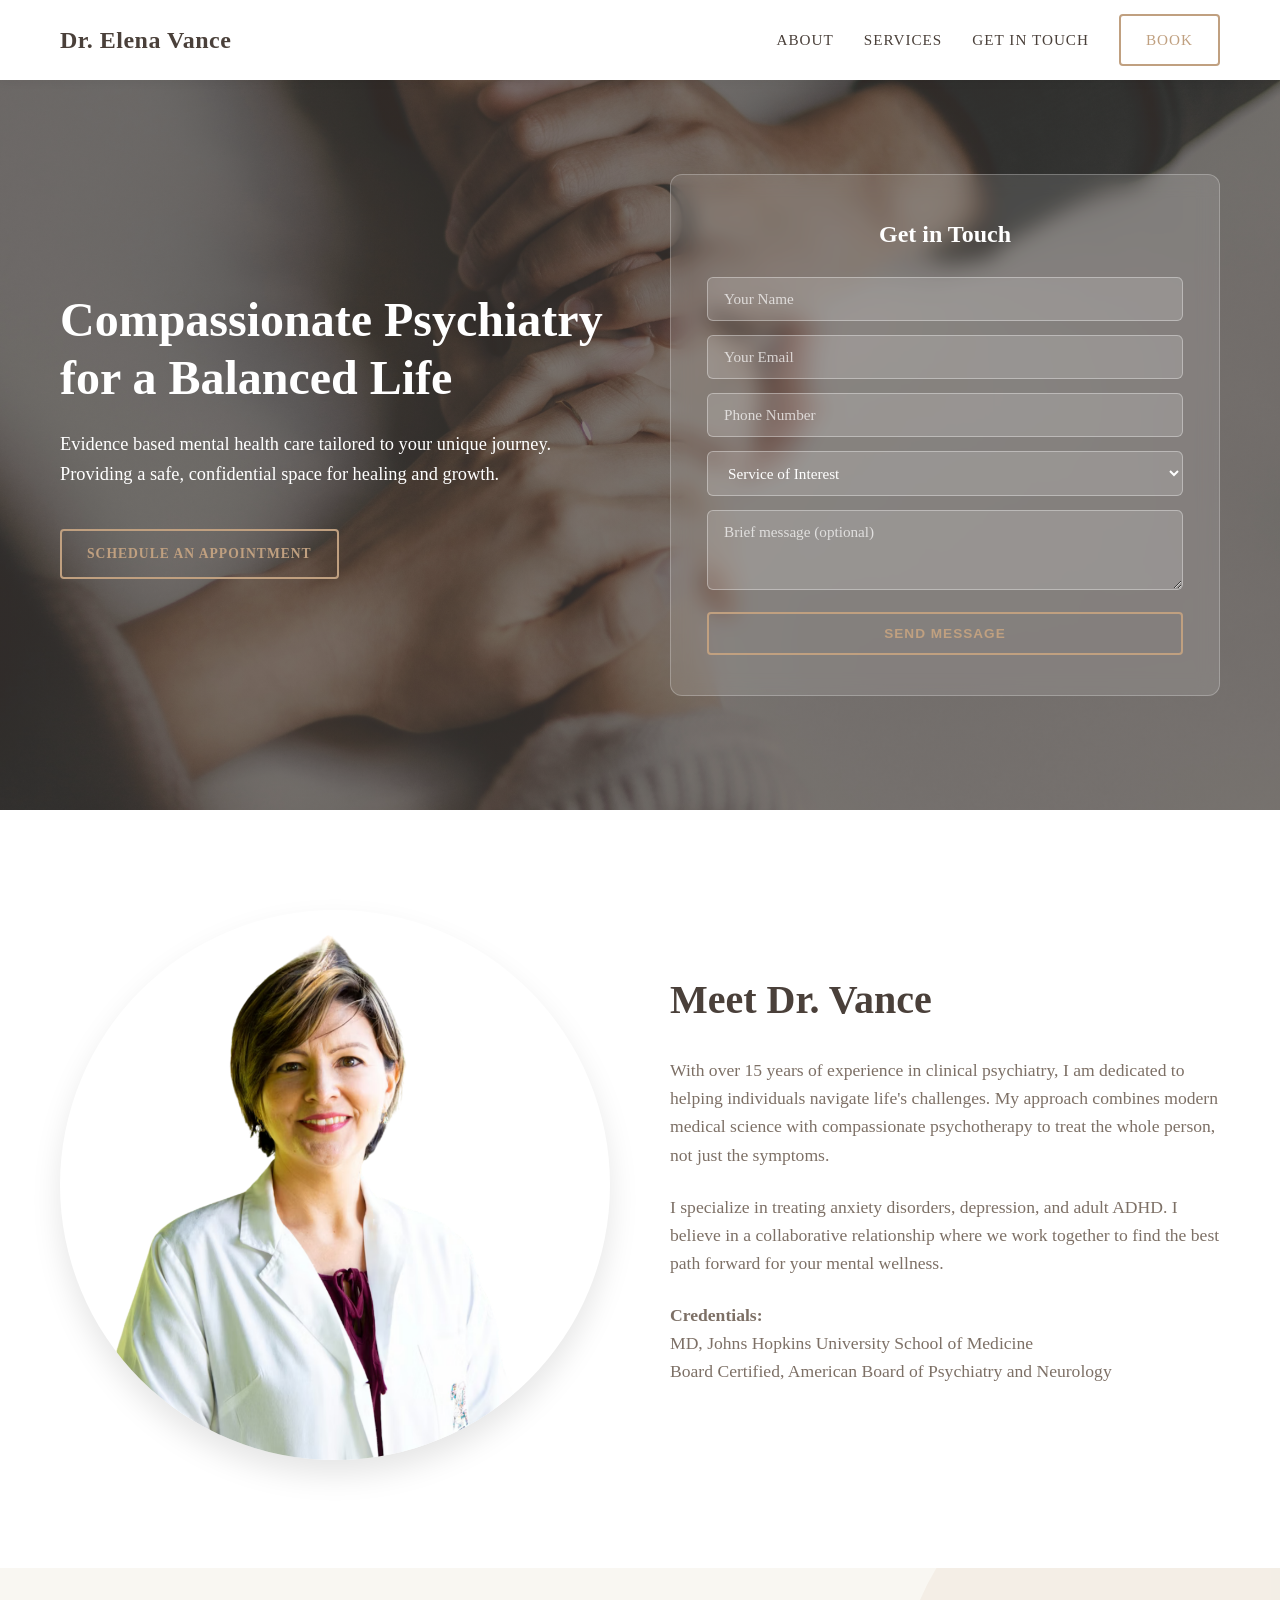
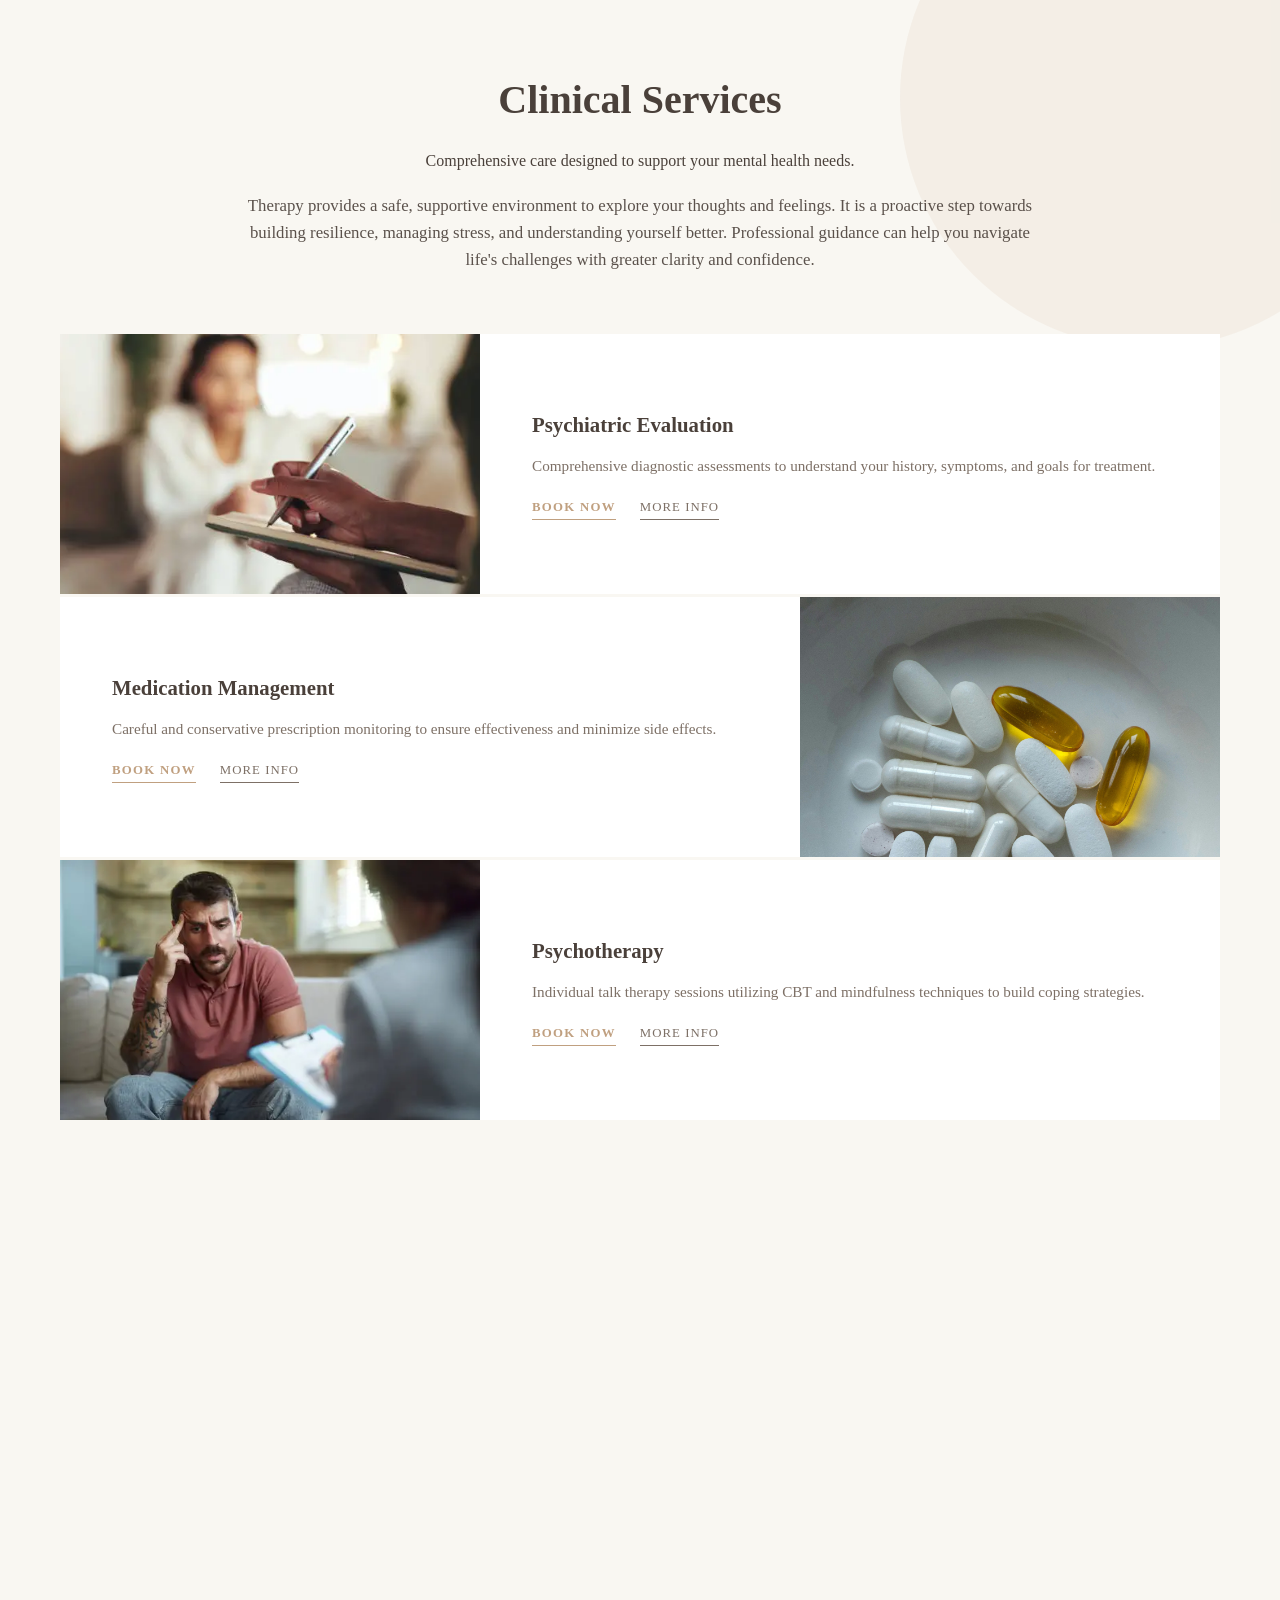
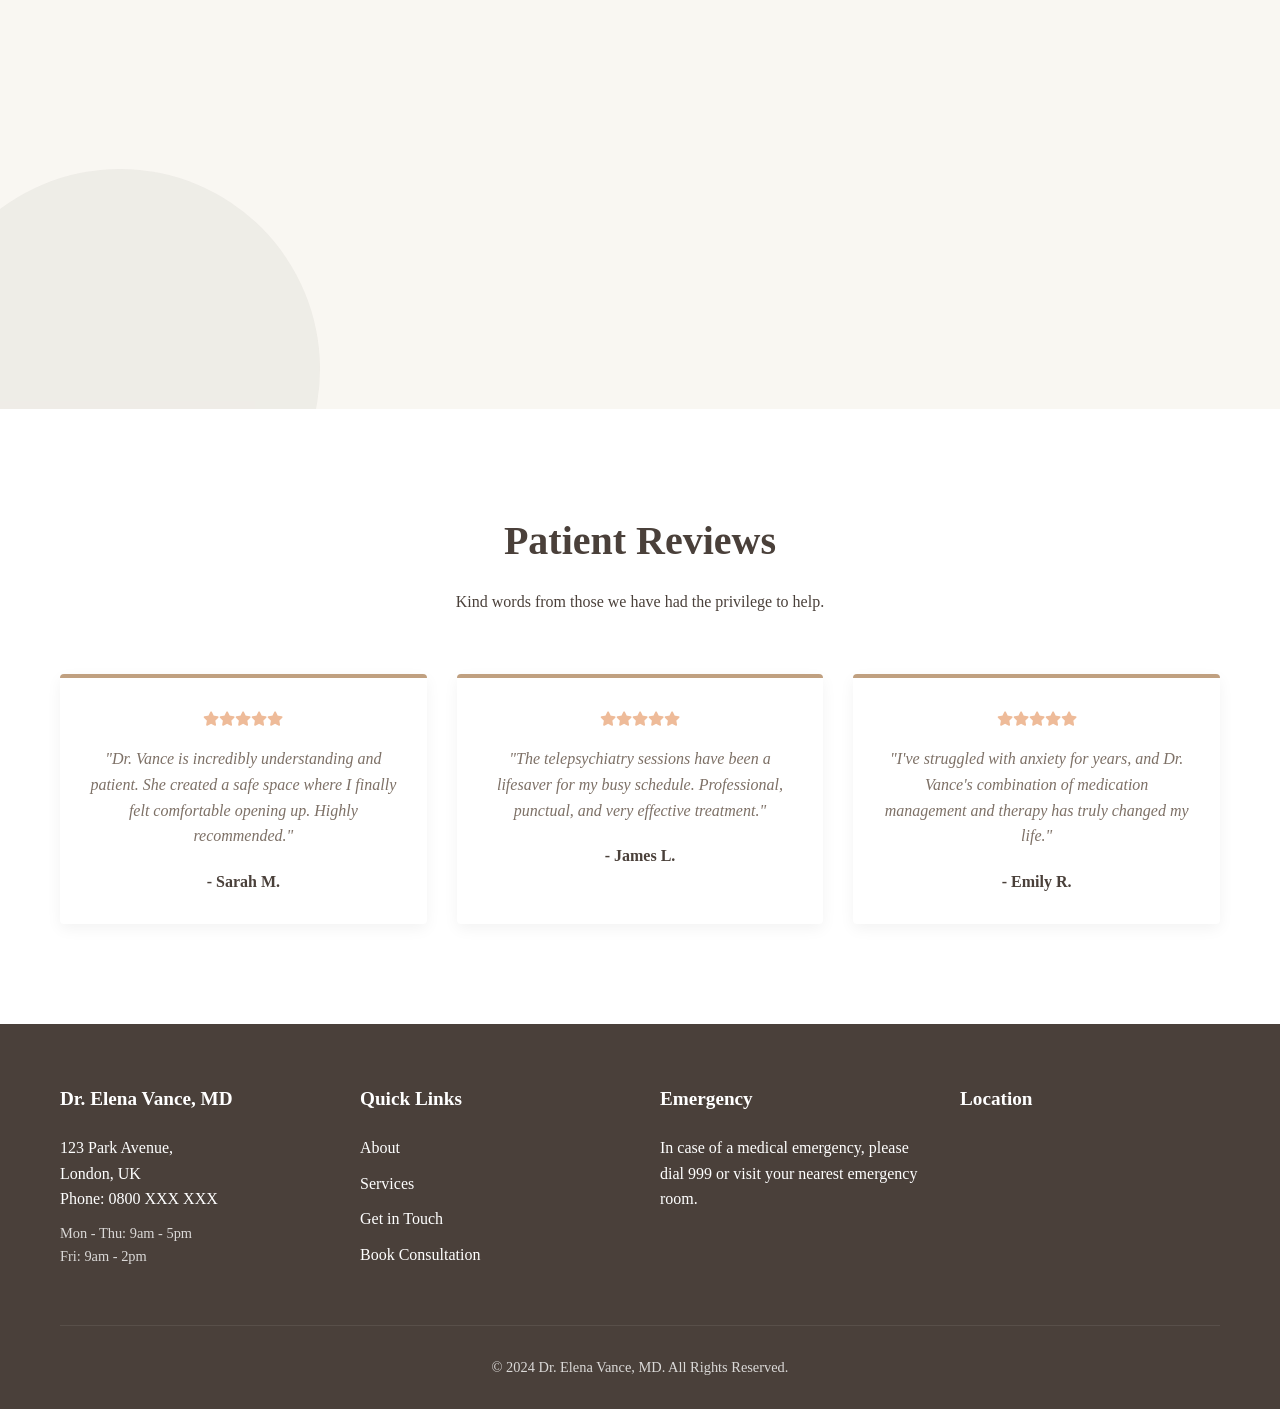
==== index.html @ e2af8dc8 "Initial commit — Dr. Elena Vance psychiatrist website" ====
<!DOCTYPE html>
<html lang="en">
<head>
    <meta charset="UTF-8">
    <meta name="viewport" content="width=device-width, initial-scale=1.0">
    <title>Dr. Elena Vance | Psychiatrist & Psychotherapist</title>
    <link rel="stylesheet" href="styles.css">
</head>
<body>

    <header>
        <div class="container">
            <nav>
                <div class="logo"><a href="index.html">Dr. Elena Vance</a></div>
                <ul class="nav-links">
                    <li><a href="about.html">About</a></li>
                    <li><a href="services.html">Services</a></li>
                    <li><a href="contact.html">Get in Touch</a></li>
                    <li><a href="book.html" class="btn-primary">Book</a></li>
                </ul>
                <div class="burger">
                    <div class="line1"></div>
                    <div class="line2"></div>
                    <div class="line3"></div>
                </div>
            </nav>
        </div>
    </header>

    <section class="hero">
        <div class="container hero-split">
            <div class="hero-text">
                <h1>Compassionate Psychiatry for a Balanced Life</h1>
                <p>Evidence based mental health care tailored to your unique journey. Providing a safe, confidential space for healing and growth.</p>
                <a href="contact.html" class="btn-primary">Schedule an Appointment</a>
            </div>
            <div class="hero-form-wrapper">
                <h3>Get in Touch</h3>
                <form class="hero-contact-form" action="#" method="POST">
                    <div class="form-group">
                        <input type="text" name="name" placeholder="Your Name" required>
                    </div>
                    <div class="form-group">
                        <input type="email" name="email" placeholder="Your Email" required>
                    </div>
                    <div class="form-group">
                        <input type="tel" name="phone" placeholder="Phone Number">
                    </div>
                    <div class="form-group">
                        <select name="service">
                            <option value="" disabled selected>Service of Interest</option>
                            <option value="evaluation">Psychiatric Evaluation</option>
                            <option value="medication">Medication Management</option>
                            <option value="therapy">Psychotherapy</option>
                            <option value="telepsychiatry">Telepsychiatry</option>
                            <option value="couples">Couples Counseling</option>
                            <option value="group">Group Therapy</option>
                        </select>
                    </div>
                    <div class="form-group">
                        <textarea name="message" placeholder="Brief message (optional)" rows="3"></textarea>
                    </div>
                    <button type="submit" class="btn-primary btn-full">Send Message</button>
                </form>
            </div>
        </div>
    </section>

    <section id="about" class="section">
        <div class="container">
            <div class="about-grid">
                <div class="about-image">
                    <img src="images/dc-vance-headshot.jpg" alt="Dr. Elena Vance">
                </div>
                <div class="about-text">
                    <h2>Meet Dr. Vance</h2>
                    <p>With over 15 years of experience in clinical psychiatry, I am dedicated to helping individuals navigate life's challenges. My approach combines modern medical science with compassionate psychotherapy to treat the whole person, not just the symptoms.</p>
                    <p>I specialize in treating anxiety disorders, depression, and adult ADHD. I believe in a collaborative relationship where we work together to find the best path forward for your mental wellness.</p>
                    <p><strong>Credentials:</strong><br>
                    MD, Johns Hopkins University School of Medicine<br>
                    Board Certified, American Board of Psychiatry and Neurology</p>
                </div>
            </div>
        </div>
    </section>

    <section id="services" class="section bg-light">
        <div class="container">
            <div class="section-header">
                <h2>Clinical Services</h2>
                <p>Comprehensive care designed to support your mental health needs.</p>
                <p style="max-width: 800px; margin: 20px auto 0; font-size: 1.05rem; opacity: 0.9;">Therapy provides a safe, supportive environment to explore your thoughts and feelings. It is a proactive step towards building resilience, managing stress, and understanding yourself better. Professional guidance can help you navigate life's challenges with greater clarity and confidence.</p>
            </div>
            <div class="services-grid">
                <div class="service-card">
                    <img src="images/psychiartric-evaluation-service.webp" alt="Calm and professional office for psychiatric evaluation" class="service-image">
                    <div class="service-card-content">
                        <h3>Psychiatric Evaluation</h3>
                        <p>Comprehensive diagnostic assessments to understand your history, symptoms, and goals for treatment.</p>
                        <div class="service-card-links">
                            <a href="contact.html" class="btn-card">Book Now</a>
                            <a href="services.html#evaluation" class="btn-card-info">More Info</a>
                        </div>
                    </div>
                </div>
                <div class="service-card">
                    <img src="images/medication-management-service.jpg" alt="Abstract image representing health and science for medication management" class="service-image">
                    <div class="service-card-content">
                        <h3>Medication Management</h3>
                        <p>Careful and conservative prescription monitoring to ensure effectiveness and minimize side effects.</p>
                        <div class="service-card-links">
                            <a href="contact.html" class="btn-card">Book Now</a>
                            <a href="services.html#medication" class="btn-card-info">More Info</a>
                        </div>
                    </div>
                </div>
                <div class="service-card">
                    <img src="images/pyschotheorapy-service.webp" alt="Serene room setting for psychotherapy" class="service-image">
                    <div class="service-card-content">
                        <h3>Psychotherapy</h3>
                        <p>Individual talk therapy sessions utilizing CBT and mindfulness techniques to build coping strategies.</p>
                        <div class="service-card-links">
                            <a href="contact.html" class="btn-card">Book Now</a>
                            <a href="services.html#psychotherapy" class="btn-card-info">More Info</a>
                        </div>
                    </div>
                </div>
                <div class="service-card">
                    <img src="images/telepsychiatry-service.webp" alt="A person having a secure telepsychiatry session on a laptop" class="service-image">
                    <div class="service-card-content">
                        <h3>Telepsychiatry</h3>
                        <p>Secure, HIPAA-compliant video appointments available for patients residing within the state.</p>
                        <div class="service-card-links">
                            <a href="contact.html" class="btn-card">Book Now</a>
                            <a href="services.html#telepsychiatry" class="btn-card-info">More Info</a>
                        </div>
                    </div>
                </div>
                <div class="service-card">
                    <img src="images/couples-councilling-service.webp" alt="Two people's hands clasked, symbolizing connection in couples counseling" class="service-image">
                    <div class="service-card-content">
                        <h3>Couples Counseling</h3>
                        <p>Strengthening relationships through guided communication and conflict resolution strategies.</p>
                        <div class="service-card-links">
                            <a href="contact.html" class="btn-card">Book Now</a>
                            <a href="services.html#couples" class="btn-card-info">More Info</a>
                        </div>
                    </div>
                </div>
                <div class="service-card">
                    <img src="images/group-therapy-service.webp" alt="Chairs in a circle for a group therapy session" class="service-image">
                    <div class="service-card-content">
                        <h3>Group Therapy</h3>
                        <p>Supportive group sessions focused on shared experiences and collective healing.</p>
                        <div class="service-card-links">
                            <a href="contact.html" class="btn-card">Book Now</a>
                            <a href="services.html#group" class="btn-card-info">More Info</a>
                        </div>
                    </div>
                </div>
            </div>
        </div>
    </section>

    <section id="reviews" class="section">
        <div class="container">
            <div class="section-header">
                <h2>Patient Reviews</h2>
                <p>Kind words from those we have had the privilege to help.</p>
            </div>
            <div class="reviews-grid">
                <div class="review-card">
                    <div class="stars">
                        <i class="fas fa-star"></i><i class="fas fa-star"></i><i class="fas fa-star"></i><i class="fas fa-star"></i><i class="fas fa-star"></i>
                    </div>
                    <p>"Dr. Vance is incredibly understanding and patient. She created a safe space where I finally felt comfortable opening up. Highly recommended."</p>
                    <h4>- Sarah M.</h4>
                </div>
                <div class="review-card">
                    <div class="stars">
                        <i class="fas fa-star"></i><i class="fas fa-star"></i><i class="fas fa-star"></i><i class="fas fa-star"></i><i class="fas fa-star"></i>
                    </div>
                    <p>"The telepsychiatry sessions have been a lifesaver for my busy schedule. Professional, punctual, and very effective treatment."</p>
                    <h4>- James L.</h4>
                </div>
                <div class="review-card">
                    <div class="stars">
                        <i class="fas fa-star"></i><i class="fas fa-star"></i><i class="fas fa-star"></i><i class="fas fa-star"></i><i class="fas fa-star"></i>
                    </div>
                    <p>"I've struggled with anxiety for years, and Dr. Vance's combination of medication management and therapy has truly changed my life."</p>
                    <h4>- Emily R.</h4>
                </div>
            </div>
        </div>
    </section>

    <footer id="contact">
        <div class="container">
            <div class="footer-grid">
                <div class="footer-section">
                    <h4>Dr. Elena Vance, MD</h4>
                    <p>123 Park Avenue,<br>London, UK</p>
                    <p>Phone: 0800 XXX XXX</p>
                    <p style="margin-top: 10px; font-size: 0.9em; opacity: 0.8;">Mon - Thu: 9am - 5pm<br>Fri: 9am - 2pm</p>
                </div>
                <div class="footer-section">
                    <h4>Quick Links</h4>
                    <ul>
                        <li><a href="about.html">About</a></li>
                        <li><a href="services.html">Services</a></li>
                        <li><a href="contact.html">Get in Touch</a></li>
                        <li><a href="book.html">Book Consultation</a></li>
                    </ul>
                </div>
                <div class="footer-section">
                    <h4>Emergency</h4>
                    <p>In case of a medical emergency, please dial 999 or visit your nearest emergency room.</p>
                </div>
                <div class="footer-section">
                    <h4>Location</h4>
                    <div class="footer-map">
                        <iframe src="https://www.google.com/maps/embed?pb=!1m18!1m12!1m3!1d158858.47340002653!2d-0.24168120642536509!3d51.52855824164916!2m3!1f0!2f0!3f0!3m2!1i1024!2i768!4f13.1!3m3!1m2!1s0x47d8a00baf21de75%3A0x52963a5addd52a99!2sLondon%2C%20UK!5e0!3m2!1sen!2sus!4v1700000000000!5m2!1sen!2sus" width="100%" height="150" style="border:0; border-radius: 4px;" allowfullscreen="" loading="lazy" referrerpolicy="no-referrer-when-downgrade"></iframe>
                    </div>
                </div>
            </div>
            <div class="copyright">
                <p>&copy; 2024 Dr. Elena Vance, MD. All Rights Reserved.</p>
            </div>
        </div>
    </footer>
    <script src="main.js"></script>
</body>
</html>
---- styles.css ----
:root {
    --primary-color: #4a403a; /* Deep Warm Taupe */
    --secondary-color: #8c7b75;
    --accent-color: #c0a080; /* Pastel Warm Tan */
    --bg-light: #f9f7f2; /* Light Cream */
    --text-dark: #4a403a;
    --text-light: #7d7066;
    --white: #ffffff;
}

* {
    margin: 0;
    padding: 0;
    box-sizing: border-box;
}

body {
    font-family:'meriweather', serif;
    line-height: 1.6;
    color: var(--text-dark);
    background-color: var(--white);
    overflow-x: hidden;
}

h1, h2, h3, h4 {
    font-family:'Merriweather', serif;
    color: var(--primary-color);
    margin-bottom: 1rem;
}

a {
    text-decoration: none;
    color: inherit;
    transition: color 0.3s ease;
}

/* Header */
header {
    background-color: var(--white);
    box-shadow: 0 2px 10px rgba(0,0,0,0.05);
    position: fixed;
    width: 100%;
    top: 0;
    z-index: 1000;
}

.container {
    max-width: 1200px;
    margin: 0 auto;
    padding: 0 20px;
}

nav {
    display: flex;
    justify-content: space-between;
    align-items: center;
    height: 80px;
}

.logo {
    font-size: 1.5rem;
    font-weight: 700;
    color: var(--primary-color);
    letter-spacing: 0.5px;
}

.logo a {
    color: var(--primary-color);
}

.nav-links {
    display: flex;
    list-style: none;
    align-items: center;
}

.nav-links li {
    margin-left: 30px;
}

.nav-links a {
    font-weight: 400;
    font-size: 0.95rem;
    text-transform: uppercase;
    letter-spacing: 1px;
}

.nav-links a:hover {
    color: var(--accent-color);
}

.nav-links a.btn-primary:hover {
    color: var(--white);
}

.burger {
    display: none;
    cursor: pointer;
}

.burger div {
    width: 25px;
    height: 3px;
    background-color: var(--primary-color);
    margin: 5px;
    transition: all 0.3s ease;
}

.btn-primary {
    background-color: transparent;
    color: var(--accent-color);
    padding: 12px 25px;
    border-radius: 4px;
    text-transform: uppercase;
    font-size: 0.85rem;
    letter-spacing: 1px;
    font-weight: 700;
    border: 2px solid var(--accent-color);
    cursor: pointer;
    transition: all 0.3s ease;
    display: inline-block;
}

.btn-primary:hover {
    background-color: var(--accent-color);
    color: var(--white);
}


/* Hero Section */
.hero {
    min-height: 90vh;
    background: linear-gradient(rgba(74, 64, 58, 0.65), rgba(74, 64, 58, 0.65)), url('images/psychiatrist-hero.jpg');
    background-size: cover;
    background-position: center;
    display: flex;
    align-items: center;
    color: var(--white);
    margin-top: 0;
    padding: 140px 0 80px;
}

.hero-split {
    display: grid;
    grid-template-columns: 1fr 1fr;
    gap: 60px;
    align-items: center;
}

.hero-text {
    text-align: left;
}

.hero-text h1 {
    font-size: 3rem;
    color: var(--white);
    margin-bottom: 1.5rem;
    line-height: 1.2;
    opacity: 0;
    transform: translateY(30px);
    animation: heroFadeUp 0.8s ease forwards;
    animation-delay: 0.2s;
}

.hero-text p {
    font-size: 1.15rem;
    margin-bottom: 2.5rem;
    font-weight: 300;
    opacity: 0;
    transform: translateY(30px);
    animation: heroFadeUp 0.8s ease forwards;
    animation-delay: 0.5s;
}

.hero-text .btn-primary {
    opacity: 0;
    transform: translateY(30px);
    animation: heroFadeUp 0.8s ease forwards;
    animation-delay: 0.8s;
}

@keyframes heroFadeUp {
    to {
        opacity: 1;
        transform: translateY(0);
    }
}

/* Hero Contact Form */
.hero-form-wrapper {
    background: rgba(255, 255, 255, 0.12);
    backdrop-filter: blur(10px);
    border: 1px solid rgba(255, 255, 255, 0.25);
    border-radius: 12px;
    padding: 40px 36px;
}

.hero-form-wrapper h3 {
    color: var(--white);
    font-size: 1.5rem;
    margin-bottom: 24px;
    text-align: center;
}

.hero-contact-form .form-group {
    margin-bottom: 14px;
}

.hero-contact-form input,
.hero-contact-form select,
.hero-contact-form textarea {
    width: 100%;
    padding: 12px 16px;
    border: 1px solid rgba(255, 255, 255, 0.35);
    border-radius: 6px;
    background: rgba(255, 255, 255, 0.15);
    color: var(--white);
    font-size: 0.95rem;
    font-family: inherit;
    outline: none;
    transition: border-color 0.3s, background 0.3s;
    box-sizing: border-box;
}

.hero-contact-form input::placeholder,
.hero-contact-form textarea::placeholder {
    color: rgba(255, 255, 255, 0.7);
}

.hero-contact-form select option {
    color: var(--text-dark);
    background: var(--white);
}

.hero-contact-form input:focus,
.hero-contact-form select:focus,
.hero-contact-form textarea:focus {
    border-color: rgba(255, 255, 255, 0.8);
    background: rgba(255, 255, 255, 0.22);
}

.hero-contact-form textarea {
    resize: vertical;
}

.btn-full {
    width: 100%;
    text-align: center;
    display: block;
    margin-top: 4px;
}

/* About Section */
.section {
    padding: 100px 0;
}

.about-grid {
    display: grid;
    grid-template-columns: 1fr 1fr;
    gap: 60px;
    align-items: center;
}

.about-image img {
    width: 100%;
    aspect-ratio: 1 / 1;
    object-fit: cover;
    border-radius: 50%;
    box-shadow: 0 15px 30px rgba(0,0,0,0.1);
}

.about-text h2 {
    font-size: 2.5rem;
    margin-bottom: 1.5rem;
}

.about-text p {
    margin-bottom: 1.5rem;
    color: var(--text-light);
    font-size: 1.1rem;
}

/* Services Section */
.bg-light {
    background-color: var(--bg-light);
}

#services {
    position: relative;
    overflow: hidden;
}

#services::before {
    content: '';
    position: absolute;
    top: -120px;
    right: -120px;
    width: 500px;
    height: 500px;
    border-radius: 50%;
    background: rgba(192, 160, 128, 0.1);
    pointer-events: none;
}

#services::after {
    content: '';
    position: absolute;
    bottom: -160px;
    left: -80px;
    width: 400px;
    height: 400px;
    border-radius: 50%;
    background: rgba(74, 64, 58, 0.06);
    pointer-events: none;
}

#services .container {
    position: relative;
    z-index: 1;
}

.credentials {
    position: relative;
    overflow: hidden;
}

.credentials::before {
    content: '';
    position: absolute;
    top: -120px;
    right: -120px;
    width: 500px;
    height: 500px;
    border-radius: 50%;
    background: rgba(192, 160, 128, 0.1);
    pointer-events: none;
}

.credentials::after {
    content: '';
    position: absolute;
    bottom: -160px;
    left: -80px;
    width: 400px;
    height: 400px;
    border-radius: 50%;
    background: rgba(74, 64, 58, 0.06);
    pointer-events: none;
}

.credentials .container {
    position: relative;
    z-index: 1;
}

.specialisations {
    position: relative;
    overflow: hidden;
}

.specialisations::before {
    content: '';
    position: absolute;
    top: -120px;
    right: -120px;
    width: 500px;
    height: 500px;
    border-radius: 50%;
    background: rgba(192, 160, 128, 0.1);
    pointer-events: none;
}

.specialisations::after {
    content: '';
    position: absolute;
    bottom: -160px;
    left: -80px;
    width: 400px;
    height: 400px;
    border-radius: 50%;
    background: rgba(74, 64, 58, 0.06);
    pointer-events: none;
}

.specialisations .container {
    position: relative;
    z-index: 1;
}

.section-header {
    text-align: center;
    margin-bottom: 60px;
}

.section-header h2 {
    font-size: 2.5rem;
}

.services-grid {
    display: flex;
    flex-direction: column;
    gap: 3px;
}

.service-card {
    display: grid;
    grid-template-columns: 420px 1fr;
    overflow: hidden;
    height: 260px;
    transition: opacity 0.8s ease-out, transform 0.8s ease-out;
    opacity: 0;
    background: var(--white);
}

.service-card:nth-child(even) {
    grid-template-columns: 1fr 420px;
}

.service-card:nth-child(even) .service-image {
    order: 2;
}

.service-card:nth-child(even) .service-card-content {
    order: 1;
}

.service-card.reveal-from-left {
    transform: translateX(-50px);
}

.service-card.reveal-from-right {
    transform: translateX(50px);
}

.service-card.active {
    opacity: 1;
    transform: translateX(0);
}

.service-image {
    width: 100%;
    height: 100%;
    object-fit: cover;
    display: block;
    transition: transform 0.6s ease;
}

.service-card:hover .service-image {
    transform: scale(1.04);
}

.service-card-content {
    display: flex;
    flex-direction: column;
    justify-content: center;
    gap: 0;
    padding: 0 52px;
    height: 260px;
    box-sizing: border-box;
    background: var(--white);
    transition: background 0.3s ease;
}

.service-card:hover .service-card-content {
    background: var(--bg-light);
}

.service-card h3 {
    font-size: 1.3rem;
    color: var(--text-dark);
    margin-bottom: 12px;
}

.service-card p {
    color: var(--text-light);
    font-size: 0.95rem;
    line-height: 1.7;
    margin-bottom: 18px;
}

.service-card-links {
    display: flex;
    align-items: center;
    gap: 24px;
}

.btn-card {
    display: inline-block;
    font-size: 0.8rem;
    font-weight: 600;
    letter-spacing: 0.1em;
    text-transform: uppercase;
    color: var(--accent-color);
    text-decoration: none;
    border-bottom: 1px solid var(--accent-color);
    padding-bottom: 2px;
    transition: color 0.2s, border-bottom-color 0.2s;
    width: fit-content;
}

.btn-card:hover {
    color: var(--text-dark);
    border-bottom-color: var(--text-dark);
}

.btn-card-info {
    display: inline-block;
    font-size: 0.8rem;
    font-weight: 500;
    letter-spacing: 0.08em;
    text-transform: uppercase;
    color: var(--text-light);
    text-decoration: none;
    border-bottom: 1px solid var(--text-light);
    padding-bottom: 2px;
    transition: color 0.2s, border-bottom-color 0.2s;
}

.btn-card-info:hover {
    color: var(--text-dark);
    border-bottom-color: var(--text-dark);
}

/* Reviews Section */
.reviews-grid {
    display: grid;
    grid-template-columns: repeat(auto-fit, minmax(300px, 1fr));
    gap: 30px;
}

.review-card {
    background: var(--white);
    padding: 30px;
    border-radius: 4px;
    box-shadow: 0 5px 15px rgba(0,0,0,0.05);
    text-align: center;
    border-top: 4px solid var(--accent-color);
}

.stars {
    color: #eebb99; /* Soft pastel orange/gold */
    margin-bottom: 15px;
    font-size: 0.9rem;
}

.review-card p {
    font-style: italic;
    margin-bottom: 20px;
    color: var(--text-light);
}

.review-card h4 {
    margin-bottom: 0;
    font-size: 1rem;
}

/* Service Detail Page */
.service-detail-header {
    background: var(--primary-color);
    text-align: center;
    padding: 150px 0 80px 0;
    color: var(--white);
    position: relative;
    overflow: hidden;
}

.service-detail-header::before {
    content: '';
    position: absolute;
    top: -120px;
    right: -120px;
    width: 500px;
    height: 500px;
    border-radius: 50%;
    background: rgba(255,255,255,0.05);
}

.service-detail-header::after {
    content: '';
    position: absolute;
    bottom: -160px;
    left: -80px;
    width: 400px;
    height: 400px;
    border-radius: 50%;
    background: rgba(192, 160, 128, 0.15);
}

.service-detail-header .container {
    position: relative;
    z-index: 1;
}

.service-detail-header h1 {
    font-size: 3rem;
    color: var(--white);
}

.service-detail-item {
    padding: 100px 0;
}

.service-detail-item:nth-child(even) {
    background-color: var(--bg-light);
}

.service-detail-grid {
    display: grid;
    grid-template-columns: 1fr 1.2fr;
    gap: 80px;
    align-items: center;
    opacity: 0;
    transition: opacity 0.8s ease-out, transform 0.8s ease-out;
}

.service-detail-grid.reveal-from-left {
    transform: translateX(-50px);
}

.service-detail-grid.reveal-from-right {
    transform: translateX(50px);
}

.service-detail-grid.active {
    opacity: 1;
    transform: translateX(0);
}

.service-detail-item:nth-child(even) .service-detail-grid {
    grid-template-columns: 1.2fr 1fr;
}

.service-detail-image img {
    width: 100%;
    border-radius: 4px;
    box-shadow: 0 10px 25px rgba(0,0,0,0.08);
}

.service-detail-text h3 {
    font-size: 2.2rem;
    margin-bottom: 1.5rem;
}

.service-detail-text p {
    margin-bottom: 1.5rem;
    color: var(--text-light);
    font-size: 1.1rem;
}

.service-detail-text .btn-primary {
    margin-top: 1rem;
}

/* About Page */
.about-header {
    background: var(--primary-color);
    text-align: center;
    padding: 150px 0 80px 0;
    color: var(--white);
    position: relative;
    overflow: hidden;
}

.about-header::before {
    content: '';
    position: absolute;
    top: -120px;
    right: -120px;
    width: 500px;
    height: 500px;
    border-radius: 50%;
    background: rgba(255,255,255,0.05);
}

.about-header::after {
    content: '';
    position: absolute;
    bottom: -160px;
    left: -80px;
    width: 400px;
    height: 400px;
    border-radius: 50%;
    background: rgba(192, 160, 128, 0.15);
}

.about-header .container {
    position: relative;
    z-index: 1;
}

.about-header h1 {
    font-size: 3rem;
    color: var(--white);
}

.about-bio-grid {
    display: grid;
    grid-template-columns: 1fr 1.5fr;
    gap: 80px;
    align-items: center;
}

.about-bio-image img {
    width: 100%;
    aspect-ratio: 1;
    object-fit: cover;
    border-radius: 50%;
    box-shadow: 0 15px 40px rgba(0,0,0,0.1);
}

.about-bio-text h2 {
    font-size: 2.2rem;
    margin-bottom: 1.5rem;
}

.about-bio-text .lead {
    font-size: 1.2rem;
    color: var(--primary-color);
    font-weight: 500;
    margin-bottom: 1.5rem;
}

.about-bio-text p {
    color: var(--text-light);
    margin-bottom: 1.2rem;
    font-size: 1.05rem;
    line-height: 1.8;
}

/* Credentials */
.credentials-grid {
    display: grid;
    grid-template-columns: repeat(4, 1fr);
    gap: 30px;
}

.credential-card {
    background: var(--white);
    padding: 35px 25px;
    border-radius: 8px;
    text-align: center;
    box-shadow: 0 5px 20px rgba(0,0,0,0.05);
    transition: transform 0.3s ease;
}

.credential-card:hover {
    transform: translateY(-5px);
}

.credential-icon {
    width: 70px;
    height: 70px;
    background: var(--bg-light);
    border-radius: 50%;
    display: flex;
    align-items: center;
    justify-content: center;
    margin: 0 auto 20px;
}

.credential-icon i {
    font-size: 1.8rem;
    color: var(--accent-color);
}

.credential-card h3 {
    font-size: 1.1rem;
    margin-bottom: 10px;
}

.credential-institution {
    color: var(--accent-color);
    font-weight: 600;
    font-size: 0.9rem;
    margin-bottom: 8px;
}

.credential-detail {
    color: var(--text-light);
    font-size: 0.9rem;
    margin-bottom: 10px;
}

.credential-year {
    color: var(--text-light);
    font-size: 0.85rem;
    opacity: 0.8;
}

/* Timeline */
.timeline {
    position: relative;
    max-width: 800px;
    margin: 0 auto;
    padding-left: 40px;
}

.timeline::before {
    content: '';
    position: absolute;
    left: 0;
    top: 0;
    bottom: 0;
    width: 3px;
    background: var(--accent-color);
}

.timeline-item {
    position: relative;
    padding-bottom: 50px;
}

.timeline-item:last-child {
    padding-bottom: 0;
}

.timeline-marker {
    position: absolute;
    left: -47px;
    top: 5px;
    width: 16px;
    height: 16px;
    background: var(--accent-color);
    border-radius: 50%;
    border: 3px solid var(--white);
    box-shadow: 0 0 0 3px var(--accent-color);
}

.timeline-content {
    background: var(--bg-light);
    padding: 30px;
    border-radius: 8px;
}

.timeline-date {
    display: inline-block;
    background: var(--accent-color);
    color: var(--white);
    padding: 5px 15px;
    border-radius: 20px;
    font-size: 0.85rem;
    font-weight: 600;
    margin-bottom: 15px;
}

.timeline-content h3 {
    font-size: 1.3rem;
    margin-bottom: 5px;
}

.timeline-place {
    color: var(--accent-color);
    font-weight: 600;
    margin-bottom: 15px;
}

.timeline-content p:last-child {
    color: var(--text-light);
    margin-bottom: 0;
}

/* Specialisations */
.specialisations-grid {
    display: grid;
    grid-template-columns: repeat(4, 1fr);
    gap: 25px;
}

.specialisation-item {
    background: var(--white);
    padding: 30px 20px;
    border-radius: 8px;
    text-align: center;
    box-shadow: 0 5px 15px rgba(0,0,0,0.05);
    transition: all 0.3s ease;
}

.specialisation-item:hover {
    transform: translateY(-5px);
    box-shadow: 0 10px 25px rgba(0,0,0,0.1);
}

.specialisation-item i {
    font-size: 2rem;
    color: var(--accent-color);
    margin-bottom: 15px;
}

.specialisation-item h4 {
    font-size: 1rem;
    margin: 0;
}

/* Philosophy */
.philosophy-content {
    max-width: 800px;
    margin: 0 auto;
    text-align: center;
}

.philosophy-quote {
    margin-bottom: 20px;
}

.philosophy-quote i {
    font-size: 3rem;
    color: var(--accent-color);
    opacity: 0.5;
}

.philosophy-content blockquote {
    font-size: 1.4rem;
    font-style: italic;
    color: var(--text-dark);
    line-height: 1.8;
    margin-bottom: 20px;
}

.philosophy-author {
    color: var(--accent-color);
    font-weight: 600;
    font-size: 1.1rem;
}

/* Memberships */
.memberships {
    position: relative;
    overflow: hidden;
}

.memberships::before {
    content: '';
    position: absolute;
    top: -120px;
    right: -120px;
    width: 500px;
    height: 500px;
    border-radius: 50%;
    background: rgba(192, 160, 128, 0.1);
    pointer-events: none;
}

.memberships::after {
    content: '';
    position: absolute;
    bottom: -160px;
    left: -80px;
    width: 400px;
    height: 400px;
    border-radius: 50%;
    background: rgba(74, 64, 58, 0.06);
    pointer-events: none;
}

.memberships .container {
    position: relative;
    z-index: 1;
}

.memberships-grid {
    display: grid;
    grid-template-columns: repeat(4, 1fr);
    gap: 30px;
}

.membership-item {
    background: var(--white);
    padding: 30px;
    border-radius: 8px;
    text-align: center;
    box-shadow: 0 5px 15px rgba(0,0,0,0.05);
}

.membership-item i {
    font-size: 2.5rem;
    color: var(--accent-color);
    margin-bottom: 15px;
}

.membership-item p {
    color: var(--text-light);
    font-size: 0.95rem;
    margin: 0;
}

/* About CTA */
.about-cta {
    background: linear-gradient(rgba(74, 64, 58, 0.9), rgba(74, 64, 58, 0.9)), url('images/psychiatrist-hero.jpg');
    background-size: cover;
    background-position: center;
    text-align: center;
    color: var(--white);
}

.cta-content h2 {
    color: var(--white);
    font-size: 2.5rem;
    margin-bottom: 15px;
}

.cta-content p {
    font-size: 1.2rem;
    opacity: 0.9;
    margin-bottom: 30px;
}

/* Contact Page */
.contact-header {
    background: var(--primary-color);
    text-align: center;
    padding: 150px 0 80px 0;
    color: var(--white);
    position: relative;
    overflow: hidden;
}

.contact-header::before {
    content: '';
    position: absolute;
    top: -120px;
    right: -120px;
    width: 500px;
    height: 500px;
    border-radius: 50%;
    background: rgba(255,255,255,0.05);
}

.contact-header::after {
    content: '';
    position: absolute;
    bottom: -160px;
    left: -80px;
    width: 400px;
    height: 400px;
    border-radius: 50%;
    background: rgba(192, 160, 128, 0.15);
}

.contact-header .container {
    position: relative;
    z-index: 1;
}

.contact-header h1 {
    font-size: 3rem;
    color: var(--white);
}

.contact-grid {
    display: grid;
    grid-template-columns: 1.5fr 1fr;
    gap: 80px;
}

.contact-form-container h3 {
    font-size: 2.2rem;
    margin-bottom: 1rem;
}

.contact-form-container p {
    margin-bottom: 2rem;
    color: var(--text-light);
}

.contact-form .form-group {
    margin-bottom: 1.5rem;
}

.contact-form .form-row {
    display: grid;
    grid-template-columns: 1fr 1fr;
    gap: 20px;
}

.contact-form label {
    display: block;
    margin-bottom: 0.5rem;
    font-weight: 600;
    font-size: 0.9rem;
}

.contact-form label .required {
    color: #d9534f;
}

.contact-form input,
.contact-form textarea,
.contact-form select {
    width: 100%;
    padding: 14px;
    border: 1px solid #ddd;
    border-radius: 4px;
    font-family: inherit;
    font-size: 1rem;
    background-color: var(--white);
    transition: border-color 0.3s ease, box-shadow 0.3s ease;
}

.contact-form input::placeholder,
.contact-form textarea::placeholder {
    color: #aaa;
}

.contact-form input:focus,
.contact-form textarea:focus,
.contact-form select:focus {
    outline: none;
    border-color: var(--accent-color);
    box-shadow: 0 0 0 3px rgba(192, 160, 128, 0.15);
}

.contact-form select {
    cursor: pointer;
    appearance: none;
    background-image: url("data:image/svg+xml,%3Csvg xmlns='http://www.w3.org/2000/svg' width='12' height='12' viewBox='0 0 12 12'%3E%3Cpath fill='%234a403a' d='M6 8L1 3h10z'/%3E%3C/svg%3E");
    background-repeat: no-repeat;
    background-position: right 14px center;
    padding-right: 40px;
}

.contact-form .radio-group {
    display: flex;
    gap: 30px;
    margin-top: 0.5rem;
}

.contact-form .radio-label {
    display: flex;
    align-items: center;
    font-weight: 400;
    cursor: pointer;
}

.contact-form .radio-label input[type="radio"] {
    width: auto;
    margin-right: 8px;
    accent-color: var(--accent-color);
}

.contact-form .checkbox-group {
    margin-top: 0.5rem;
}

.contact-form .checkbox-label {
    display: flex;
    align-items: flex-start;
    font-weight: 400;
    cursor: pointer;
    line-height: 1.5;
}

.contact-form .checkbox-label input[type="checkbox"] {
    width: auto;
    margin-right: 10px;
    margin-top: 4px;
    accent-color: var(--accent-color);
}

.contact-form .checkbox-label a {
    color: var(--accent-color);
    text-decoration: underline;
}

.contact-form button {
    width: 100%;
    padding: 16px;
    font-size: 1rem;
    display: flex;
    align-items: center;
    justify-content: center;
    gap: 10px;
}

.contact-form button i {
    font-size: 0.9rem;
}

.contact-info-container {
    background-color: var(--bg-light);
    padding: 40px;
    border-radius: 4px;
}

.contact-info-container h3 {
    font-size: 1.8rem;
    margin-bottom: 2rem;
}

.contact-info-item {
    display: flex;
    align-items: flex-start;
    margin-bottom: 2rem;
}

.contact-info-item i {
    font-size: 1.5rem;
    color: var(--accent-color);
    margin-right: 20px;
    margin-top: 5px;
    width: 25px;
    text-align: center;
}

.contact-info-item h4 {
    font-size: 1.1rem;
    margin-bottom: 0.5rem;
    color: var(--primary-color);
}

.contact-info-item p {
    color: var(--text-light);
    line-height: 1.5;
}

.contact-info-item.emergency {
    background-color: #fff0f0;
    padding: 15px;
    border-radius: 4px;
    border-left: 4px solid #d9534f;
}

.contact-info-item.emergency i {
    color: #d9534f;
}

/* Booking Page */
.booking-header {
    background: var(--primary-color);
    text-align: center;
    padding: 150px 0 80px 0;
    color: var(--white);
    position: relative;
    overflow: hidden;
}

.booking-header::before {
    content: '';
    position: absolute;
    top: -120px;
    right: -120px;
    width: 500px;
    height: 500px;
    border-radius: 50%;
    background: rgba(255,255,255,0.05);
}

.booking-header::after {
    content: '';
    position: absolute;
    bottom: -160px;
    left: -80px;
    width: 400px;
    height: 400px;
    border-radius: 50%;
    background: rgba(192, 160, 128, 0.15);
}

.booking-header .container {
    position: relative;
    z-index: 1;
}

.booking-header h1 {
    font-size: 3rem;
    color: var(--white);
}

.booking-container {
    max-width: 900px;
    margin: 0 auto;
}

.booking-steps {
    display: flex;
    justify-content: center;
    margin-bottom: 50px;
    position: relative;
}

.booking-steps::before {
    content: '';
    position: absolute;
    top: 20px;
    left: 50%;
    transform: translateX(-50%);
    width: 60%;
    height: 2px;
    background: #ddd;
    z-index: 0;
}

.step {
    display: flex;
    flex-direction: column;
    align-items: center;
    position: relative;
    z-index: 1;
    padding: 0 30px;
}

.step-number {
    width: 40px;
    height: 40px;
    border-radius: 50%;
    background: #ddd;
    color: #999;
    display: flex;
    align-items: center;
    justify-content: center;
    font-weight: 700;
    margin-bottom: 10px;
    transition: all 0.3s ease;
}

.step.active .step-number {
    background: var(--accent-color);
    color: var(--white);
}

.step.completed .step-number {
    background: var(--primary-color);
    color: var(--white);
}

.step-label {
    font-size: 0.85rem;
    color: var(--text-light);
    white-space: nowrap;
}

.step.active .step-label {
    color: var(--primary-color);
    font-weight: 600;
}

.booking-step-content {
    background: var(--white);
    padding: 40px;
    border-radius: 8px;
    box-shadow: 0 5px 20px rgba(0,0,0,0.08);
}

.booking-step-content.hidden {
    display: none;
}

.booking-step-content h3 {
    text-align: center;
    margin-bottom: 30px;
    font-size: 1.5rem;
}

/* Service Options */
.service-options {
    display: flex;
    flex-direction: column;
    gap: 15px;
    margin-bottom: 30px;
}

.service-option {
    cursor: pointer;
}

.service-option input {
    display: none;
}

.service-option-content {
    border: 2px solid #eee;
    border-radius: 8px;
    padding: 20px;
    transition: all 0.3s ease;
}

.service-option:hover .service-option-content {
    border-color: var(--accent-color);
}

.service-option input:checked + .service-option-content {
    border-color: var(--accent-color);
    background-color: rgba(192, 160, 128, 0.05);
}

.service-option-header {
    display: flex;
    justify-content: space-between;
    align-items: center;
    margin-bottom: 8px;
}

.service-option-header h4 {
    margin: 0;
    font-size: 1.1rem;
}

.service-option-content .duration {
    color: var(--accent-color);
    font-size: 0.9rem;
    font-weight: 600;
}

.service-option-content p {
    margin: 0;
    color: var(--text-light);
    font-size: 0.95rem;
}

/* Calendar */
.datetime-grid {
    display: grid;
    grid-template-columns: 1fr 1fr;
    gap: 40px;
    margin-bottom: 30px;
}

.calendar-container {
    background: var(--bg-light);
    border-radius: 8px;
    padding: 20px;
}

.calendar-header {
    display: flex;
    justify-content: space-between;
    align-items: center;
    margin-bottom: 20px;
}

.calendar-header h4 {
    margin: 0;
    font-size: 1.1rem;
}

.calendar-nav {
    background: none;
    border: none;
    cursor: pointer;
    padding: 8px 12px;
    color: var(--primary-color);
    border-radius: 4px;
    transition: background 0.3s ease;
}

.calendar-nav:hover {
    background: rgba(0,0,0,0.05);
}

.calendar-weekdays {
    display: grid;
    grid-template-columns: repeat(7, 1fr);
    text-align: center;
    margin-bottom: 10px;
}

.calendar-weekdays span {
    font-size: 0.8rem;
    font-weight: 600;
    color: var(--text-light);
    padding: 5px;
}

.calendar-days {
    display: grid;
    grid-template-columns: repeat(7, 1fr);
    gap: 5px;
}

.calendar-day {
    aspect-ratio: 1;
    display: flex;
    align-items: center;
    justify-content: center;
    font-size: 0.9rem;
    border-radius: 50%;
    cursor: default;
    transition: all 0.2s ease;
}

.calendar-day.empty {
    visibility: hidden;
}

.calendar-day.past,
.calendar-day.weekend {
    color: #ccc;
}

.calendar-day.today {
    font-weight: 700;
    color: var(--accent-color);
}

.calendar-day.available {
    cursor: pointer;
}

.calendar-day.available:hover {
    background: rgba(192, 160, 128, 0.2);
}

.calendar-day.selected {
    background: var(--accent-color);
    color: var(--white);
    font-weight: 600;
}

/* Time Slots */
.timeslots-container h4 {
    margin-bottom: 20px;
    font-size: 1.1rem;
}

.no-date-selected {
    color: var(--text-light);
    text-align: center;
    padding: 40px 20px;
}

.timeslots-grid {
    display: grid;
    grid-template-columns: repeat(2, 1fr);
    gap: 10px;
}

.timeslot {
    padding: 12px 15px;
    border: 2px solid #eee;
    border-radius: 6px;
    background: var(--white);
    cursor: pointer;
    font-size: 0.95rem;
    font-family: inherit;
    transition: all 0.2s ease;
    position: relative;
}

.timeslot.available:hover {
    border-color: var(--accent-color);
}

.timeslot.selected {
    border-color: var(--accent-color);
    background: var(--accent-color);
    color: var(--white);
}

.timeslot.booked {
    background: #f5f5f5;
    color: #999;
    cursor: not-allowed;
    border-color: #eee;
}

.timeslot .booked-label {
    display: block;
    font-size: 0.7rem;
    text-transform: uppercase;
    margin-top: 2px;
    opacity: 0.7;
}

/* Booking Summary */
.booking-summary {
    background: var(--bg-light);
    padding: 20px;
    border-radius: 8px;
    margin-bottom: 30px;
}

.booking-summary h4 {
    margin-bottom: 15px;
    color: var(--primary-color);
}

.booking-summary h4 i {
    color: var(--accent-color);
    margin-right: 10px;
}

.booking-summary p {
    margin: 8px 0;
    color: var(--text-light);
}

/* Booking Form */
.booking-form .form-row {
    display: grid;
    grid-template-columns: 1fr 1fr;
    gap: 20px;
}

.booking-form .form-group {
    margin-bottom: 1.5rem;
}

.booking-form label {
    display: block;
    margin-bottom: 0.5rem;
    font-weight: 600;
    font-size: 0.9rem;
}

.booking-form label .required {
    color: #d9534f;
}

.booking-form input,
.booking-form textarea {
    width: 100%;
    padding: 12px;
    border: 1px solid #ddd;
    border-radius: 4px;
    font-family: inherit;
    font-size: 1rem;
    transition: border-color 0.3s ease, box-shadow 0.3s ease;
}

.booking-form input:focus,
.booking-form textarea:focus {
    outline: none;
    border-color: var(--accent-color);
    box-shadow: 0 0 0 3px rgba(192, 160, 128, 0.15);
}

.booking-form .checkbox-group {
    margin-top: 0.5rem;
}

.booking-form .checkbox-label {
    display: flex;
    align-items: flex-start;
    font-weight: 400;
    cursor: pointer;
    line-height: 1.5;
}

.booking-form .checkbox-label input[type="checkbox"] {
    width: auto;
    margin-right: 10px;
    margin-top: 4px;
    accent-color: var(--accent-color);
}

.booking-form .checkbox-label a {
    color: var(--accent-color);
}

/* Booking Navigation */
.booking-nav {
    display: flex;
    justify-content: space-between;
    align-items: center;
    margin-top: 30px;
    padding-top: 20px;
    border-top: 1px solid #eee;
}

.booking-nav .btn-primary,
.booking-nav .btn-secondary {
    display: inline-flex;
    align-items: center;
    gap: 8px;
}

.btn-secondary {
    background-color: transparent;
    color: var(--text-light);
    padding: 12px 25px;
    border-radius: 4px;
    font-size: 0.85rem;
    font-weight: 600;
    border: 2px solid #ddd;
    cursor: pointer;
    transition: all 0.3s ease;
}

.btn-secondary:hover {
    border-color: var(--primary-color);
    color: var(--primary-color);
}

/* Confirmation Modal */
.modal-overlay {
    position: fixed;
    top: 0;
    left: 0;
    right: 0;
    bottom: 0;
    background: rgba(0,0,0,0.5);
    display: flex;
    align-items: center;
    justify-content: center;
    z-index: 2000;
    padding: 20px;
}

.modal-overlay.hidden {
    display: none;
}

.modal {
    background: var(--white);
    padding: 50px;
    border-radius: 12px;
    text-align: center;
    max-width: 500px;
    width: 100%;
    animation: modalIn 0.3s ease;
}

@keyframes modalIn {
    from {
        opacity: 0;
        transform: scale(0.9);
    }
    to {
        opacity: 1;
        transform: scale(1);
    }
}

.modal-icon {
    font-size: 4rem;
    color: #5cb85c;
    margin-bottom: 20px;
}

.modal h2 {
    margin-bottom: 10px;
    color: var(--primary-color);
}

.modal-details {
    background: var(--bg-light);
    padding: 20px;
    border-radius: 8px;
    margin: 25px 0;
    text-align: left;
}

.modal-details p {
    margin: 8px 0;
}

.modal-note {
    font-size: 0.9rem;
    color: var(--text-light);
    margin-bottom: 25px;
}

/* Footer */
footer {
    background-color: var(--primary-color);
    color: var(--white);
    padding: 60px 0 30px 0;
}

.footer-grid {
    display: grid;
    grid-template-columns: repeat(auto-fit, minmax(250px, 1fr));
    gap: 40px;
    margin-bottom: 40px;
}

.footer-section h4 {
    color: var(--white);
    margin-bottom: 20px;
    font-size: 1.2rem;
}

.footer-section ul {
    list-style: none;
}

.footer-section ul li {
    margin-bottom: 10px;
}

.footer-section ul li a:hover {
    color: var(--accent-color);
}

.footer-map {
    border-radius: 4px;
    overflow: hidden;
}

.footer-map iframe {
    display: block;
}

.copyright {
    text-align: center;
    border-top: 1px solid rgba(255,255,255,0.1);
    padding-top: 30px;
    font-size: 0.9rem;
    opacity: 0.8;
}

/* Responsive */
@media (max-width: 768px) {
    .nav-links {
        position: absolute;
        right: 0px;
        height: 92vh;
        top: 80px;
        background-color: var(--white);
        display: flex;
        flex-direction: column;
        align-items: center;
        justify-content: flex-start;
        padding-top: 50px;
        width: 100%;
        transform: translateX(100%);
        transition: transform 0.3s ease-in;
    }
    
    .nav-links li {
        margin: 20px 0;
        opacity: 0;
    }

    .burger {
        display: block;
    }
    
    .hero-split {
        grid-template-columns: 1fr;
        gap: 40px;
    }

    .hero-text {
        text-align: center;
    }

    .hero-text h1 {
        font-size: 2.2rem;
    }

    .about-grid {
        grid-template-columns: 1fr;
    }

    .about-text {
        text-align: center;
    }

    .hero {
        height: auto;
        padding: 120px 0 80px 0;
    }

    .services-grid {
        gap: 3px;
    }

    .service-card,
    .service-card:nth-child(even) {
        grid-template-columns: 1fr;
        height: auto;
    }

    .service-card:nth-child(even) .service-image,
    .service-card:nth-child(even) .service-card-content {
        order: unset;
    }

    .service-image {
        height: 220px;
    }

    .service-card-content {
        padding: 28px 24px;
    }

    .service-detail-grid,
    .service-detail-item:nth-child(even) .service-detail-grid {
        grid-template-columns: 1fr;
        gap: 40px;
    }

    .service-detail-item:nth-child(even) .service-detail-image {
        grid-row: 1; /* Ensure image is always on top on mobile */
    }

    .contact-grid {
        grid-template-columns: 1fr;
        gap: 60px;
    }

    .contact-form .form-row {
        grid-template-columns: 1fr;
        gap: 0;
    }

    /* About page responsive */
    .about-bio-grid {
        grid-template-columns: 1fr;
        gap: 40px;
    }

    .about-bio-image {
        max-width: 300px;
        margin: 0 auto;
    }

    .credentials-grid {
        grid-template-columns: 1fr;
    }

    .specialisations-grid {
        grid-template-columns: 1fr;
    }

    .memberships-grid {
        grid-template-columns: repeat(2, 1fr);
    }

    .membership-item {
        padding: 24px 20px;
    }

    .timeline {
        padding-left: 30px;
    }

    .timeline-marker {
        left: -37px;
    }

    .philosophy-content blockquote {
        font-size: 1.1rem;
    }

    .cta-content h2 {
        font-size: 1.8rem;
    }

    /* Booking page responsive */
    .booking-steps {
        flex-wrap: wrap;
        gap: 20px;
    }

    .booking-steps::before {
        display: none;
    }

    .step {
        padding: 0 15px;
    }

    .step-label {
        font-size: 0.75rem;
    }

    .booking-step-content {
        padding: 25px;
    }

    .datetime-grid {
        grid-template-columns: 1fr;
        gap: 30px;
    }

    .timeslots-grid {
        grid-template-columns: repeat(3, 1fr);
    }

    .booking-form .form-row {
        grid-template-columns: 1fr;
        gap: 0;
    }

    .booking-nav {
        flex-direction: column;
        gap: 15px;
    }

    .booking-nav .btn-primary,
    .booking-nav .btn-secondary {
        width: 100%;
        justify-content: center;
    }

    .modal {
        padding: 30px;
    }
}

.nav-active {
    transform: translateX(0%);
}

@keyframes navLinkFade {
    from {
        opacity: 0;
        transform: translateX(50px);
    }
    to {
        opacity: 1;
        transform: translateX(0px);
    }
}

.toggle .line1 {
    transform: rotate(-45deg) translate(-5px, 6px);
}
.toggle .line2 {
    opacity: 0;
}
.toggle .line3 {
    transform: rotate(45deg) translate(-5px, -6px);
}

@media (max-width: 480px) {
    .memberships-grid {
        grid-template-columns: 1fr;
    }

    .membership-item {
        padding: 20px;
    }
}
/*!
 * Font Awesome Free 6.0.0 by @fontawesome - https://fontawesome.com
 * License - https://fontawesome.com/license/free (Icons: CC BY 4.0, Fonts: SIL OFL 1.1, Code: MIT License)
 * Copyright 2022 Fonticons, Inc.
 */
.fa{font-family:var(--fa-style-family,"Font Awesome 6 Free");font-weight:var(--fa-style,900)}.fa,.fa-brands,.fa-duotone,.fa-light,.fa-regular,.fa-solid,.fa-thin,.fab,.fad,.fal,.far,.fas,.fat{-moz-osx-font-smoothing:grayscale;-webkit-font-smoothing:antialiased;display:var(--fa-display,inline-block);font-style:normal;font-variant:normal;line-height:1;text-rendering:auto}.fa-1x{font-size:1em}.fa-2x{font-size:2em}.fa-3x{font-size:3em}.fa-4x{font-size:4em}.fa-5x{font-size:5em}.fa-6x{font-size:6em}.fa-7x{font-size:7em}.fa-8x{font-size:8em}.fa-9x{font-size:9em}.fa-10x{font-size:10em}.fa-2xs{font-size:.625em;line-height:.1em;vertical-align:.225em}.fa-xs{font-size:.75em;line-height:.08333em;vertical-align:.125em}.fa-sm{font-size:.875em;line-height:.07143em;vertical-align:.05357em}.fa-lg{font-size:1.25em;line-height:.05em;vertical-align:-.075em}.fa-xl{font-size:1.5em;line-height:.04167em;vertical-align:-.125em}.fa-2xl{font-size:2em;line-height:.03125em;vertical-align:-.1875em}.fa-fw{text-align:center;width:1.25em}.fa-ul{list-style-type:none;margin-left:var(--fa-li-margin,2.5em);padding-left:0}.fa-ul>li{position:relative}.fa-li{left:calc(var(--fa-li-width, 2em)*-1);position:absolute;text-align:center;width:var(--fa-li-width,2em);line-height:inherit}.fa-border{border-radius:var(--fa-border-radius,.1em);border:var(--fa-border-width,.08em) var(--fa-border-style,solid) var(--fa-border-color,#eee);padding:var(--fa-border-padding,.2em .25em .15em)}.fa-pull-left{float:left;margin-right:var(--fa-pull-margin,.3em)}.fa-pull-right{float:right;margin-left:var(--fa-pull-margin,.3em)}.fa-beat{-webkit-animation-name:fa-beat;animation-name:fa-beat;-webkit-animation-delay:var(--fa-animation-delay,0);animation-delay:var(--fa-animation-delay,0);-webkit-animation-direction:var(--fa-animation-direction,normal);animation-direction:var(--fa-animation-direction,normal);-webkit-animation-duration:var(--fa-animation-duration,1s);animation-duration:var(--fa-animation-duration,1s);-webkit-animation-iteration-count:var(--fa-animation-iteration-count,infinite);animation-iteration-count:var(--fa-animation-iteration-count,infinite);-webkit-animation-timing-function:var(--fa-animation-timing,ease-in-out);animation-timing-function:var(--fa-animation-timing,ease-in-out)}.fa-bounce{-webkit-animation-name:fa-bounce;animation-name:fa-bounce;-webkit-animation-delay:var(--fa-animation-delay,0);animation-delay:var(--fa-animation-delay,0);-webkit-animation-direction:var(--fa-animation-direction,normal);animation-direction:var(--fa-animation-direction,normal);-webkit-animation-duration:var(--fa-animation-duration,1s);animation-duration:var(--fa-animation-duration,1s);-webkit-animation-iteration-count:var(--fa-animation-iteration-count,infinite);animation-iteration-count:var(--fa-animation-iteration-count,infinite);-webkit-animation-timing-function:var(--fa-animation-timing,cubic-bezier(.28,.84,.42,1));animation-timing-function:var(--fa-animation-timing,cubic-bezier(.28,.84,.42,1))}.fa-fade{-webkit-animation-name:fa-fade;animation-name:fa-fade;-webkit-animation-iteration-count:var(--fa-animation-iteration-count,infinite);animation-iteration-count:var(--fa-animation-iteration-count,infinite);-webkit-animation-timing-function:var(--fa-animation-timing,cubic-bezier(.4,0,.6,1));animation-timing-function:var(--fa-animation-timing,cubic-bezier(.4,0,.6,1))}.fa-beat-fade,.fa-fade{-webkit-animation-delay:var(--fa-animation-delay,0);animation-delay:var(--fa-animation-delay,0);-webkit-animation-direction:var(--fa-animation-direction,normal);animation-direction:var(--fa-animation-direction,normal);-webkit-animation-duration:var(--fa-animation-duration,1s);animation-duration:var(--fa-animation-duration,1s)}.fa-beat-fade{-webkit-animation-name:fa-beat-fade;animation-name:fa-beat-fade;-webkit-animation-iteration-count:var(--fa-animation-iteration-count,infinite);animation-iteration-count:var(--fa-animation-iteration-count,infinite);-webkit-animation-timing-function:var(--fa-animation-timing,cubic-bezier(.4,0,.6,1));animation-timing-function:var(--fa-animation-timing,cubic-bezier(.4,0,.6,1))}.fa-flip{-webkit-animation-name:fa-flip;animation-name:fa-flip;-webkit-animation-delay:var(--fa-animation-delay,0);animation-delay:var(--fa-animation-delay,0);-webkit-animation-direction:var(--fa-animation-direction,normal);animation-direction:var(--fa-animation-direction,normal);-webkit-animation-duration:var(--fa-animation-duration,1s);animation-duration:var(--fa-animation-duration,1s);-webkit-animation-iteration-count:var(--fa-animation-iteration-count,infinite);animation-iteration-count:var(--fa-animation-iteration-count,infinite);-webkit-animation-timing-function:var(--fa-animation-timing,ease-in-out);animation-timing-function:var(--fa-animation-timing,ease-in-out)}.fa-shake{-webkit-animation-name:fa-shake;animation-name:fa-shake;-webkit-animation-duration:var(--fa-animation-duration,1s);animation-duration:var(--fa-animation-duration,1s);-webkit-animation-iteration-count:var(--fa-animation-iteration-count,infinite);animation-iteration-count:var(--fa-animation-iteration-count,infinite);-webkit-animation-timing-function:var(--fa-animation-timing,linear);animation-timing-function:var(--fa-animation-timing,linear)}.fa-shake,.fa-spin{-webkit-animation-delay:var(--fa-animation-delay,0);animation-delay:var(--fa-animation-delay,0);-webkit-animation-direction:var(--fa-animation-direction,normal);animation-direction:var(--fa-animation-direction,normal)}.fa-spin{-webkit-animation-name:fa-spin;animation-name:fa-spin;-webkit-animation-duration:var(--fa-animation-duration,2s);animation-duration:var(--fa-animation-duration,2s);-webkit-animation-iteration-count:var(--fa-animation-iteration-count,infinite);animation-iteration-count:var(--fa-animation-iteration-count,infinite);-webkit-animation-timing-function:var(--fa-animation-timing,linear);animation-timing-function:var(--fa-animation-timing,linear)}.fa-spin-reverse{--fa-animation-direction:reverse}.fa-pulse,.fa-spin-pulse{-webkit-animation-name:fa-spin;animation-name:fa-spin;-webkit-animation-direction:var(--fa-animation-direction,normal);animation-direction:var(--fa-animation-direction,normal);-webkit-animation-duration:var(--fa-animation-duration,1s);animation-duration:var(--fa-animation-duration,1s);-webkit-animation-iteration-count:var(--fa-animation-iteration-count,infinite);animation-iteration-count:var(--fa-animation-iteration-count,infinite);-webkit-animation-timing-function:var(--fa-animation-timing,steps(8));animation-timing-function:var(--fa-animation-timing,steps(8))}@media (prefers-reduced-motion:reduce){.fa-beat,.fa-beat-fade,.fa-bounce,.fa-fade,.fa-flip,.fa-pulse,.fa-shake,.fa-spin,.fa-spin-pulse{-webkit-animation-delay:-1ms;animation-delay:-1ms;-webkit-animation-duration:1ms;animation-duration:1ms;-webkit-animation-iteration-count:1;animation-iteration-count:1;transition-delay:0s;transition-duration:0s}}@-webkit-keyframes fa-beat{0%,90%{-webkit-transform:scale(1);transform:scale(1)}45%{-webkit-transform:scale(var(--fa-beat-scale,1.25));transform:scale(var(--fa-beat-scale,1.25))}}@keyframes fa-beat{0%,90%{-webkit-transform:scale(1);transform:scale(1)}45%{-webkit-transform:scale(var(--fa-beat-scale,1.25));transform:scale(var(--fa-beat-scale,1.25))}}@-webkit-keyframes fa-bounce{0%{-webkit-transform:scale(1) translateY(0);transform:scale(1) translateY(0)}10%{-webkit-transform:scale(var(--fa-bounce-start-scale-x,1.1),var(--fa-bounce-start-scale-y,.9)) translateY(0);transform:scale(var(--fa-bounce-start-scale-x,1.1),var(--fa-bounce-start-scale-y,.9)) translateY(0)}30%{-webkit-transform:scale(var(--fa-bounce-jump-scale-x,.9),var(--fa-bounce-jump-scale-y,1.1)) translateY(var(--fa-bounce-height,-.5em));transform:scale(var(--fa-bounce-jump-scale-x,.9),var(--fa-bounce-jump-scale-y,1.1)) translateY(var(--fa-bounce-height,-.5em))}50%{-webkit-transform:scale(var(--fa-bounce-land-scale-x,1.05),var(--fa-bounce-land-scale-y,.95)) translateY(0);transform:scale(var(--fa-bounce-land-scale-x,1.05),var(--fa-bounce-land-scale-y,.95)) translateY(0)}57%{-webkit-transform:scale(1) translateY(var(--fa-bounce-rebound,-.125em));transform:scale(1) translateY(var(--fa-bounce-rebound,-.125em))}64%{-webkit-transform:scale(1) translateY(0);transform:scale(1) translateY(0)}to{-webkit-transform:scale(1) translateY(0);transform:scale(1) translateY(0)}}@keyframes fa-bounce{0%{-webkit-transform:scale(1) translateY(0);transform:scale(1) translateY(0)}10%{-webkit-transform:scale(var(--fa-bounce-start-scale-x,1.1),var(--fa-bounce-start-scale-y,.9)) translateY(0);transform:scale(var(--fa-bounce-start-scale-x,1.1),var(--fa-bounce-start-scale-y,.9)) translateY(0)}30%{-webkit-transform:scale(var(--fa-bounce-jump-scale-x,.9),var(--fa-bounce-jump-scale-y,1.1)) translateY(var(--fa-bounce-height,-.5em));transform:scale(var(--fa-bounce-jump-scale-x,.9),var(--fa-bounce-jump-scale-y,1.1)) translateY(var(--fa-bounce-height,-.5em))}50%{-webkit-transform:scale(var(--fa-bounce-land-scale-x,1.05),var(--fa-bounce-land-scale-y,.95)) translateY(0);transform:scale(var(--fa-bounce-land-scale-x,1.05),var(--fa-bounce-land-scale-y,.95)) translateY(0)}57%{-webkit-transform:scale(1) translateY(var(--fa-bounce-rebound,-.125em));transform:scale(1) translateY(var(--fa-bounce-rebound,-.125em))}64%{-webkit-transform:scale(1) translateY(0);transform:scale(1) translateY(0)}to{-webkit-transform:scale(1) translateY(0);transform:scale(1) translateY(0)}}@-webkit-keyframes fa-fade{50%{opacity:var(--fa-fade-opacity,.4)}}@keyframes fa-fade{50%{opacity:var(--fa-fade-opacity,.4)}}@-webkit-keyframes fa-beat-fade{0%,to{opacity:var(--fa-beat-fade-opacity,.4);-webkit-transform:scale(1);transform:scale(1)}50%{opacity:1;-webkit-transform:scale(var(--fa-beat-fade-scale,1.125));transform:scale(var(--fa-beat-fade-scale,1.125))}}@keyframes fa-beat-fade{0%,to{opacity:var(--fa-beat-fade-opacity,.4);-webkit-transform:scale(1);transform:scale(1)}50%{opacity:1;-webkit-transform:scale(var(--fa-beat-fade-scale,1.125));transform:scale(var(--fa-beat-fade-scale,1.125))}}@-webkit-keyframes fa-flip{50%{-webkit-transform:rotate3d(var(--fa-flip-x,0),var(--fa-flip-y,1),var(--fa-flip-z,0),var(--fa-flip-angle,-180deg));transform:rotate3d(var(--fa-flip-x,0),var(--fa-flip-y,1),var(--fa-flip-z,0),var(--fa-flip-angle,-180deg))}}@keyframes fa-flip{50%{-webkit-transform:rotate3d(var(--fa-flip-x,0),var(--fa-flip-y,1),var(--fa-flip-z,0),var(--fa-flip-angle,-180deg));transform:rotate3d(var(--fa-flip-x,0),var(--fa-flip-y,1),var(--fa-flip-z,0),var(--fa-flip-angle,-180deg))}}@-webkit-keyframes fa-shake{0%{-webkit-transform:rotate(-15deg);transform:rotate(-15deg)}4%{-webkit-transform:rotate(15deg);transform:rotate(15deg)}8%,24%{-webkit-transform:rotate(-18deg);transform:rotate(-18deg)}12%,28%{-webkit-transform:rotate(18deg);transform:rotate(18deg)}16%{-webkit-transform:rotate(-22deg);transform:rotate(-22deg)}20%{-webkit-transform:rotate(22deg);transform:rotate(22deg)}32%{-webkit-transform:rotate(-12deg);transform:rotate(-12deg)}36%{-webkit-transform:rotate(12deg);transform:rotate(12deg)}40%,to{-webkit-transform:rotate(0deg);transform:rotate(0deg)}}@keyframes fa-shake{0%{-webkit-transform:rotate(-15deg);transform:rotate(-15deg)}4%{-webkit-transform:rotate(15deg);transform:rotate(15deg)}8%,24%{-webkit-transform:rotate(-18deg);transform:rotate(-18deg)}12%,28%{-webkit-transform:rotate(18deg);transform:rotate(18deg)}16%{-webkit-transform:rotate(-22deg);transform:rotate(-22deg)}20%{-webkit-transform:rotate(22deg);transform:rotate(22deg)}32%{-webkit-transform:rotate(-12deg);transform:rotate(-12deg)}36%{-webkit-transform:rotate(12deg);transform:rotate(12deg)}40%,to{-webkit-transform:rotate(0deg);transform:rotate(0deg)}}@-webkit-keyframes fa-spin{0%{-webkit-transform:rotate(0deg);transform:rotate(0deg)}to{-webkit-transform:rotate(1turn);transform:rotate(1turn)}}@keyframes fa-spin{0%{-webkit-transform:rotate(0deg);transform:rotate(0deg)}to{-webkit-transform:rotate(1turn);transform:rotate(1turn)}}.fa-rotate-90{-webkit-transform:rotate(90deg);transform:rotate(90deg)}.fa-rotate-180{-webkit-transform:rotate(180deg);transform:rotate(180deg)}.fa-rotate-270{-webkit-transform:rotate(270deg);transform:rotate(270deg)}.fa-flip-horizontal{-webkit-transform:scaleX(-1);transform:scaleX(-1)}.fa-flip-vertical{-webkit-transform:scaleY(-1);transform:scaleY(-1)}.fa-flip-both,.fa-flip-horizontal.fa-flip-vertical{-webkit-transform:scale(-1);transform:scale(-1)}.fa-rotate-by{-webkit-transform:rotate(var(--fa-rotate-angle,none));transform:rotate(var(--fa-rotate-angle,none))}.fa-stack{display:inline-block;height:2em;line-height:2em;position:relative;vertical-align:middle;width:2.5em}.fa-stack-1x,.fa-stack-2x{left:0;position:absolute;text-align:center;width:100%;z-index:var(--fa-stack-z-index,auto)}.fa-stack-1x{line-height:inherit}.fa-stack-2x{font-size:2em}.fa-inverse{color:var(--fa-inverse,#fff)}.fa-0:before{content:"\30"}.fa-1:before{content:"\31"}.fa-2:before{content:"\32"}.fa-3:before{content:"\33"}.fa-4:before{content:"\34"}.fa-5:before{content:"\35"}.fa-6:before{content:"\36"}.fa-7:before{content:"\37"}.fa-8:before{content:"\38"}.fa-9:before{content:"\39"}.fa-a:before{content:"\41"}.fa-address-book:before,.fa-contact-book:before{content:"\f2b9"}.fa-address-card:before,.fa-contact-card:before,.fa-vcard:before{content:"\f2bb"}.fa-align-center:before{content:"\f037"}.fa-align-justify:before{content:"\f039"}.fa-align-left:before{content:"\f036"}.fa-align-right:before{content:"\f038"}.fa-anchor:before{content:"\f13d"}.fa-angle-down:before{content:"\f107"}.fa-angle-left:before{content:"\f104"}.fa-angle-right:before{content:"\f105"}.fa-angle-up:before{content:"\f106"}.fa-angle-double-down:before,.fa-angles-down:before{content:"\f103"}.fa-angle-double-left:before,.fa-angles-left:before{content:"\f100"}.fa-angle-double-right:before,.fa-angles-right:before{content:"\f101"}.fa-angle-double-up:before,.fa-angles-up:before{content:"\f102"}.fa-ankh:before{content:"\f644"}.fa-apple-alt:before,.fa-apple-whole:before{content:"\f5d1"}.fa-archway:before{content:"\f557"}.fa-arrow-down:before{content:"\f063"}.fa-arrow-down-1-9:before,.fa-sort-numeric-asc:before,.fa-sort-numeric-down:before{content:"\f162"}.fa-arrow-down-9-1:before,.fa-sort-numeric-desc:before,.fa-sort-numeric-down-alt:before{content:"\f886"}.fa-arrow-down-a-z:before,.fa-sort-alpha-asc:before,.fa-sort-alpha-down:before{content:"\f15d"}.fa-arrow-down-long:before,.fa-long-arrow-down:before{content:"\f175"}.fa-arrow-down-short-wide:before,.fa-sort-amount-desc:before,.fa-sort-amount-down-alt:before{content:"\f884"}.fa-arrow-down-wide-short:before,.fa-sort-amount-asc:before,.fa-sort-amount-down:before{content:"\f160"}.fa-arrow-down-z-a:before,.fa-sort-alpha-desc:before,.fa-sort-alpha-down-alt:before{content:"\f881"}.fa-arrow-left:before{content:"\f060"}.fa-arrow-left-long:before,.fa-long-arrow-left:before{content:"\f177"}.fa-arrow-pointer:before,.fa-mouse-pointer:before{content:"\f245"}.fa-arrow-right:before{content:"\f061"}.fa-arrow-right-arrow-left:before,.fa-exchange:before{content:"\f0ec"}.fa-arrow-right-from-bracket:before,.fa-sign-out:before{content:"\f08b"}.fa-arrow-right-long:before,.fa-long-arrow-right:before{content:"\f178"}.fa-arrow-right-to-bracket:before,.fa-sign-in:before{content:"\f090"}.fa-arrow-left-rotate:before,.fa-arrow-rotate-back:before,.fa-arrow-rotate-backward:before,.fa-arrow-rotate-left:before,.fa-undo:before{content:"\f0e2"}.fa-arrow-right-rotate:before,.fa-arrow-rotate-forward:before,.fa-arrow-rotate-right:before,.fa-redo:before{content:"\f01e"}.fa-arrow-trend-down:before{content:"\e097"}.fa-arrow-trend-up:before{content:"\e098"}.fa-arrow-turn-down:before,.fa-level-down:before{content:"\f149"}.fa-arrow-turn-up:before,.fa-level-up:before{content:"\f148"}.fa-arrow-up:before{content:"\f062"}.fa-arrow-up-1-9:before,.fa-sort-numeric-up:before{content:"\f163"}.fa-arrow-up-9-1:before,.fa-sort-numeric-up-alt:before{content:"\f887"}.fa-arrow-up-a-z:before,.fa-sort-alpha-up:before{content:"\f15e"}.fa-arrow-up-from-bracket:before{content:"\e09a"}.fa-arrow-up-long:before,.fa-long-arrow-up:before{content:"\f176"}.fa-arrow-up-right-from-square:before,.fa-external-link:before{content:"\f08e"}.fa-arrow-up-short-wide:before,.fa-sort-amount-up-alt:before{content:"\f885"}.fa-arrow-up-wide-short:before,.fa-sort-amount-up:before{content:"\f161"}.fa-arrow-up-z-a:before,.fa-sort-alpha-up-alt:before{content:"\f882"}.fa-arrows-h:before,.fa-arrows-left-right:before{content:"\f07e"}.fa-arrows-rotate:before,.fa-refresh:before,.fa-sync:before{content:"\f021"}.fa-arrows-up-down:before,.fa-arrows-v:before{content:"\f07d"}.fa-arrows-up-down-left-right:before,.fa-arrows:before{content:"\f047"}.fa-asterisk:before{content:"\2a"}.fa-at:before{content:"\40"}.fa-atom:before{content:"\f5d2"}.fa-audio-description:before{content:"\f29e"}.fa-austral-sign:before{content:"\e0a9"}.fa-award:before{content:"\f559"}.fa-b:before{content:"\42"}.fa-baby:before{content:"\f77c"}.fa-baby-carriage:before,.fa-carriage-baby:before{content:"\f77d"}.fa-backward:before{content:"\f04a"}.fa-backward-fast:before,.fa-fast-backward:before{content:"\f049"}.fa-backward-step:before,.fa-step-backward:before{content:"\f048"}.fa-bacon:before{content:"\f7e5"}.fa-bacteria:before{content:"\e059"}.fa-bacterium:before{content:"\e05a"}.fa-bag-shopping:before,.fa-shopping-bag:before{content:"\f290"}.fa-bahai:before{content:"\f666"}.fa-baht-sign:before{content:"\e0ac"}.fa-ban:before,.fa-cancel:before{content:"\f05e"}.fa-ban-smoking:before,.fa-smoking-ban:before{content:"\f54d"}.fa-band-aid:before,.fa-bandage:before{content:"\f462"}.fa-barcode:before{content:"\f02a"}.fa-bars:before,.fa-navicon:before{content:"\f0c9"}.fa-bars-progress:before,.fa-tasks-alt:before{content:"\f828"}.fa-bars-staggered:before,.fa-reorder:before,.fa-stream:before{content:"\f550"}.fa-baseball-ball:before,.fa-baseball:before{content:"\f433"}.fa-baseball-bat-ball:before{content:"\f432"}.fa-basket-shopping:before,.fa-shopping-basket:before{content:"\f291"}.fa-basketball-ball:before,.fa-basketball:before{content:"\f434"}.fa-bath:before,.fa-bathtub:before{content:"\f2cd"}.fa-battery-0:before,.fa-battery-empty:before{content:"\f244"}.fa-battery-5:before,.fa-battery-full:before,.fa-battery:before{content:"\f240"}.fa-battery-3:before,.fa-battery-half:before{content:"\f242"}.fa-battery-2:before,.fa-battery-quarter:before{content:"\f243"}.fa-battery-4:before,.fa-battery-three-quarters:before{content:"\f241"}.fa-bed:before{content:"\f236"}.fa-bed-pulse:before,.fa-procedures:before{content:"\f487"}.fa-beer-mug-empty:before,.fa-beer:before{content:"\f0fc"}.fa-bell:before{content:"\f0f3"}.fa-bell-concierge:before,.fa-concierge-bell:before{content:"\f562"}.fa-bell-slash:before{content:"\f1f6"}.fa-bezier-curve:before{content:"\f55b"}.fa-bicycle:before{content:"\f206"}.fa-binoculars:before{content:"\f1e5"}.fa-biohazard:before{content:"\f780"}.fa-bitcoin-sign:before{content:"\e0b4"}.fa-blender:before{content:"\f517"}.fa-blender-phone:before{content:"\f6b6"}.fa-blog:before{content:"\f781"}.fa-bold:before{content:"\f032"}.fa-bolt:before,.fa-zap:before{content:"\f0e7"}.fa-bolt-lightning:before{content:"\e0b7"}.fa-bomb:before{content:"\f1e2"}.fa-bone:before{content:"\f5d7"}.fa-bong:before{content:"\f55c"}.fa-book:before{content:"\f02d"}.fa-atlas:before,.fa-book-atlas:before{content:"\f558"}.fa-bible:before,.fa-book-bible:before{content:"\f647"}.fa-book-journal-whills:before,.fa-journal-whills:before{content:"\f66a"}.fa-book-medical:before{content:"\f7e6"}.fa-book-open:before{content:"\f518"}.fa-book-open-reader:before,.fa-book-reader:before{content:"\f5da"}.fa-book-quran:before,.fa-quran:before{content:"\f687"}.fa-book-dead:before,.fa-book-skull:before{content:"\f6b7"}.fa-bookmark:before{content:"\f02e"}.fa-border-all:before{content:"\f84c"}.fa-border-none:before{content:"\f850"}.fa-border-style:before,.fa-border-top-left:before{content:"\f853"}.fa-bowling-ball:before{content:"\f436"}.fa-box:before{content:"\f466"}.fa-archive:before,.fa-box-archive:before{content:"\f187"}.fa-box-open:before{content:"\f49e"}.fa-box-tissue:before{content:"\e05b"}.fa-boxes-alt:before,.fa-boxes-stacked:before,.fa-boxes:before{content:"\f468"}.fa-braille:before{content:"\f2a1"}.fa-brain:before{content:"\f5dc"}.fa-brazilian-real-sign:before{content:"\e46c"}.fa-bread-slice:before{content:"\f7ec"}.fa-briefcase:before{content:"\f0b1"}.fa-briefcase-medical:before{content:"\f469"}.fa-broom:before{content:"\f51a"}.fa-broom-ball:before,.fa-quidditch-broom-ball:before,.fa-quidditch:before{content:"\f458"}.fa-brush:before{content:"\f55d"}.fa-bug:before{content:"\f188"}.fa-bug-slash:before{content:"\e490"}.fa-building:before{content:"\f1ad"}.fa-bank:before,.fa-building-columns:before,.fa-institution:before,.fa-museum:before,.fa-university:before{content:"\f19c"}.fa-bullhorn:before{content:"\f0a1"}.fa-bullseye:before{content:"\f140"}.fa-burger:before,.fa-hamburger:before{content:"\f805"}.fa-bus:before{content:"\f207"}.fa-bus-alt:before,.fa-bus-simple:before{content:"\f55e"}.fa-briefcase-clock:before,.fa-business-time:before{content:"\f64a"}.fa-c:before{content:"\43"}.fa-birthday-cake:before,.fa-cake-candles:before,.fa-cake:before{content:"\f1fd"}.fa-calculator:before{content:"\f1ec"}.fa-calendar:before{content:"\f133"}.fa-calendar-check:before{content:"\f274"}.fa-calendar-day:before{content:"\f783"}.fa-calendar-alt:before,.fa-calendar-days:before{content:"\f073"}.fa-calendar-minus:before{content:"\f272"}.fa-calendar-plus:before{content:"\f271"}.fa-calendar-week:before{content:"\f784"}.fa-calendar-times:before,.fa-calendar-xmark:before{content:"\f273"}.fa-camera-alt:before,.fa-camera:before{content:"\f030"}.fa-camera-retro:before{content:"\f083"}.fa-camera-rotate:before{content:"\e0d8"}.fa-campground:before{content:"\f6bb"}.fa-candy-cane:before{content:"\f786"}.fa-cannabis:before{content:"\f55f"}.fa-capsules:before{content:"\f46b"}.fa-automobile:before,.fa-car:before{content:"\f1b9"}.fa-battery-car:before,.fa-car-battery:before{content:"\f5df"}.fa-car-crash:before{content:"\f5e1"}.fa-car-alt:before,.fa-car-rear:before{content:"\f5de"}.fa-car-side:before{content:"\f5e4"}.fa-caravan:before{content:"\f8ff"}.fa-caret-down:before{content:"\f0d7"}.fa-caret-left:before{content:"\f0d9"}.fa-caret-right:before{content:"\f0da"}.fa-caret-up:before{content:"\f0d8"}.fa-carrot:before{content:"\f787"}.fa-cart-arrow-down:before{content:"\f218"}.fa-cart-flatbed:before,.fa-dolly-flatbed:before{content:"\f474"}.fa-cart-flatbed-suitcase:before,.fa-luggage-cart:before{content:"\f59d"}.fa-cart-plus:before{content:"\f217"}.fa-cart-shopping:before,.fa-shopping-cart:before{content:"\f07a"}.fa-cash-register:before{content:"\f788"}.fa-cat:before{content:"\f6be"}.fa-cedi-sign:before{content:"\e0df"}.fa-cent-sign:before{content:"\e3f5"}.fa-certificate:before{content:"\f0a3"}.fa-chair:before{content:"\f6c0"}.fa-blackboard:before,.fa-chalkboard:before{content:"\f51b"}.fa-chalkboard-teacher:before,.fa-chalkboard-user:before{content:"\f51c"}.fa-champagne-glasses:before,.fa-glass-cheers:before{content:"\f79f"}.fa-charging-station:before{content:"\f5e7"}.fa-area-chart:before,.fa-chart-area:before{content:"\f1fe"}.fa-bar-chart:before,.fa-chart-bar:before{content:"\f080"}.fa-chart-column:before{content:"\e0e3"}.fa-chart-gantt:before{content:"\e0e4"}.fa-chart-line:before,.fa-line-chart:before{content:"\f201"}.fa-chart-pie:before,.fa-pie-chart:before{content:"\f200"}.fa-check:before{content:"\f00c"}.fa-check-double:before{content:"\f560"}.fa-check-to-slot:before,.fa-vote-yea:before{content:"\f772"}.fa-cheese:before{content:"\f7ef"}.fa-chess:before{content:"\f439"}.fa-chess-bishop:before{content:"\f43a"}.fa-chess-board:before{content:"\f43c"}.fa-chess-king:before{content:"\f43f"}.fa-chess-knight:before{content:"\f441"}.fa-chess-pawn:before{content:"\f443"}.fa-chess-queen:before{content:"\f445"}.fa-chess-rook:before{content:"\f447"}.fa-chevron-down:before{content:"\f078"}.fa-chevron-left:before{content:"\f053"}.fa-chevron-right:before{content:"\f054"}.fa-chevron-up:before{content:"\f077"}.fa-child:before{content:"\f1ae"}.fa-church:before{content:"\f51d"}.fa-circle:before{content:"\f111"}.fa-arrow-circle-down:before,.fa-circle-arrow-down:before{content:"\f0ab"}.fa-arrow-circle-left:before,.fa-circle-arrow-left:before{content:"\f0a8"}.fa-arrow-circle-right:before,.fa-circle-arrow-right:before{content:"\f0a9"}.fa-arrow-circle-up:before,.fa-circle-arrow-up:before{content:"\f0aa"}.fa-check-circle:before,.fa-circle-check:before{content:"\f058"}.fa-chevron-circle-down:before,.fa-circle-chevron-down:before{content:"\f13a"}.fa-chevron-circle-left:before,.fa-circle-chevron-left:before{content:"\f137"}.fa-chevron-circle-right:before,.fa-circle-chevron-right:before{content:"\f138"}.fa-chevron-circle-up:before,.fa-circle-chevron-up:before{content:"\f139"}.fa-circle-dollar-to-slot:before,.fa-donate:before{content:"\f4b9"}.fa-circle-dot:before,.fa-dot-circle:before{content:"\f192"}.fa-arrow-alt-circle-down:before,.fa-circle-down:before{content:"\f358"}.fa-circle-exclamation:before,.fa-exclamation-circle:before{content:"\f06a"}.fa-circle-h:before,.fa-hospital-symbol:before{content:"\f47e"}.fa-adjust:before,.fa-circle-half-stroke:before{content:"\f042"}.fa-circle-info:before,.fa-info-circle:before{content:"\f05a"}.fa-arrow-alt-circle-left:before,.fa-circle-left:before{content:"\f359"}.fa-circle-minus:before,.fa-minus-circle:before{content:"\f056"}.fa-circle-notch:before{content:"\f1ce"}.fa-circle-pause:before,.fa-pause-circle:before{content:"\f28b"}.fa-circle-play:before,.fa-play-circle:before{content:"\f144"}.fa-circle-plus:before,.fa-plus-circle:before{content:"\f055"}.fa-circle-question:before,.fa-question-circle:before{content:"\f059"}.fa-circle-radiation:before,.fa-radiation-alt:before{content:"\f7ba"}.fa-arrow-alt-circle-right:before,.fa-circle-right:before{content:"\f35a"}.fa-circle-stop:before,.fa-stop-circle:before{content:"\f28d"}.fa-arrow-alt-circle-up:before,.fa-circle-up:before{content:"\f35b"}.fa-circle-user:before,.fa-user-circle:before{content:"\f2bd"}.fa-circle-xmark:before,.fa-times-circle:before,.fa-xmark-circle:before{content:"\f057"}.fa-city:before{content:"\f64f"}.fa-clapperboard:before{content:"\e131"}.fa-clipboard:before{content:"\f328"}.fa-clipboard-check:before{content:"\f46c"}.fa-clipboard-list:before{content:"\f46d"}.fa-clock-four:before,.fa-clock:before{content:"\f017"}.fa-clock-rotate-left:before,.fa-history:before{content:"\f1da"}.fa-clone:before{content:"\f24d"}.fa-closed-captioning:before{content:"\f20a"}.fa-cloud:before{content:"\f0c2"}.fa-cloud-arrow-down:before,.fa-cloud-download-alt:before,.fa-cloud-download:before{content:"\f0ed"}.fa-cloud-arrow-up:before,.fa-cloud-upload-alt:before,.fa-cloud-upload:before{content:"\f0ee"}.fa-cloud-meatball:before{content:"\f73b"}.fa-cloud-moon:before{content:"\f6c3"}.fa-cloud-moon-rain:before{content:"\f73c"}.fa-cloud-rain:before{content:"\f73d"}.fa-cloud-showers-heavy:before{content:"\f740"}.fa-cloud-sun:before{content:"\f6c4"}.fa-cloud-sun-rain:before{content:"\f743"}.fa-clover:before{content:"\e139"}.fa-code:before{content:"\f121"}.fa-code-branch:before{content:"\f126"}.fa-code-commit:before{content:"\f386"}.fa-code-compare:before{content:"\e13a"}.fa-code-fork:before{content:"\e13b"}.fa-code-merge:before{content:"\f387"}.fa-code-pull-request:before{content:"\e13c"}.fa-coins:before{content:"\f51e"}.fa-colon-sign:before{content:"\e140"}.fa-comment:before{content:"\f075"}.fa-comment-dollar:before{content:"\f651"}.fa-comment-dots:before,.fa-commenting:before{content:"\f4ad"}.fa-comment-medical:before{content:"\f7f5"}.fa-comment-slash:before{content:"\f4b3"}.fa-comment-sms:before,.fa-sms:before{content:"\f7cd"}.fa-comments:before{content:"\f086"}.fa-comments-dollar:before{content:"\f653"}.fa-compact-disc:before{content:"\f51f"}.fa-compass:before{content:"\f14e"}.fa-compass-drafting:before,.fa-drafting-compass:before{content:"\f568"}.fa-compress:before{content:"\f066"}.fa-computer-mouse:before,.fa-mouse:before{content:"\f8cc"}.fa-cookie:before{content:"\f563"}.fa-cookie-bite:before{content:"\f564"}.fa-copy:before{content:"\f0c5"}.fa-copyright:before{content:"\f1f9"}.fa-couch:before{content:"\f4b8"}.fa-credit-card-alt:before,.fa-credit-card:before{content:"\f09d"}.fa-crop:before{content:"\f125"}.fa-crop-alt:before,.fa-crop-simple:before{content:"\f565"}.fa-cross:before{content:"\f654"}.fa-crosshairs:before{content:"\f05b"}.fa-crow:before{content:"\f520"}.fa-crown:before{content:"\f521"}.fa-crutch:before{content:"\f7f7"}.fa-cruzeiro-sign:before{content:"\e152"}.fa-cube:before{content:"\f1b2"}.fa-cubes:before{content:"\f1b3"}.fa-d:before{content:"\44"}.fa-database:before{content:"\f1c0"}.fa-backspace:before,.fa-delete-left:before{content:"\f55a"}.fa-democrat:before{content:"\f747"}.fa-desktop-alt:before,.fa-desktop:before{content:"\f390"}.fa-dharmachakra:before{content:"\f655"}.fa-diagram-next:before{content:"\e476"}.fa-diagram-predecessor:before{content:"\e477"}.fa-diagram-project:before,.fa-project-diagram:before{content:"\f542"}.fa-diagram-successor:before{content:"\e47a"}.fa-diamond:before{content:"\f219"}.fa-diamond-turn-right:before,.fa-directions:before{content:"\f5eb"}.fa-dice:before{content:"\f522"}.fa-dice-d20:before{content:"\f6cf"}.fa-dice-d6:before{content:"\f6d1"}.fa-dice-five:before{content:"\f523"}.fa-dice-four:before{content:"\f524"}.fa-dice-one:before{content:"\f525"}.fa-dice-six:before{content:"\f526"}.fa-dice-three:before{content:"\f527"}.fa-dice-two:before{content:"\f528"}.fa-disease:before{content:"\f7fa"}.fa-divide:before{content:"\f529"}.fa-dna:before{content:"\f471"}.fa-dog:before{content:"\f6d3"}.fa-dollar-sign:before,.fa-dollar:before,.fa-usd:before{content:"\24"}.fa-dolly-box:before,.fa-dolly:before{content:"\f472"}.fa-dong-sign:before{content:"\e169"}.fa-door-closed:before{content:"\f52a"}.fa-door-open:before{content:"\f52b"}.fa-dove:before{content:"\f4ba"}.fa-compress-alt:before,.fa-down-left-and-up-right-to-center:before{content:"\f422"}.fa-down-long:before,.fa-long-arrow-alt-down:before{content:"\f309"}.fa-download:before{content:"\f019"}.fa-dragon:before{content:"\f6d5"}.fa-draw-polygon:before{content:"\f5ee"}.fa-droplet:before,.fa-tint:before{content:"\f043"}.fa-droplet-slash:before,.fa-tint-slash:before{content:"\f5c7"}.fa-drum:before{content:"\f569"}.fa-drum-steelpan:before{content:"\f56a"}.fa-drumstick-bite:before{content:"\f6d7"}.fa-dumbbell:before{content:"\f44b"}.fa-dumpster:before{content:"\f793"}.fa-dumpster-fire:before{content:"\f794"}.fa-dungeon:before{content:"\f6d9"}.fa-e:before{content:"\45"}.fa-deaf:before,.fa-deafness:before,.fa-ear-deaf:before,.fa-hard-of-hearing:before{content:"\f2a4"}.fa-assistive-listening-systems:before,.fa-ear-listen:before{content:"\f2a2"}.fa-earth-africa:before,.fa-globe-africa:before{content:"\f57c"}.fa-earth-america:before,.fa-earth-americas:before,.fa-earth:before,.fa-globe-americas:before{content:"\f57d"}.fa-earth-asia:before,.fa-globe-asia:before{content:"\f57e"}.fa-earth-europe:before,.fa-globe-europe:before{content:"\f7a2"}.fa-earth-oceania:before,.fa-globe-oceania:before{content:"\e47b"}.fa-egg:before{content:"\f7fb"}.fa-eject:before{content:"\f052"}.fa-elevator:before{content:"\e16d"}.fa-ellipsis-h:before,.fa-ellipsis:before{content:"\f141"}.fa-ellipsis-v:before,.fa-ellipsis-vertical:before{content:"\f142"}.fa-envelope:before{content:"\f0e0"}.fa-envelope-open:before{content:"\f2b6"}.fa-envelope-open-text:before{content:"\f658"}.fa-envelopes-bulk:before,.fa-mail-bulk:before{content:"\f674"}.fa-equals:before{content:"\3d"}.fa-eraser:before{content:"\f12d"}.fa-ethernet:before{content:"\f796"}.fa-eur:before,.fa-euro-sign:before,.fa-euro:before{content:"\f153"}.fa-exclamation:before{content:"\21"}.fa-expand:before{content:"\f065"}.fa-eye:before{content:"\f06e"}.fa-eye-dropper-empty:before,.fa-eye-dropper:before,.fa-eyedropper:before{content:"\f1fb"}.fa-eye-low-vision:before,.fa-low-vision:before{content:"\f2a8"}.fa-eye-slash:before{content:"\f070"}.fa-f:before{content:"\46"}.fa-angry:before,.fa-face-angry:before{content:"\f556"}.fa-dizzy:before,.fa-face-dizzy:before{content:"\f567"}.fa-face-flushed:before,.fa-flushed:before{content:"\f579"}.fa-face-frown:before,.fa-frown:before{content:"\f119"}.fa-face-frown-open:before,.fa-frown-open:before{content:"\f57a"}.fa-face-grimace:before,.fa-grimace:before{content:"\f57f"}.fa-face-grin:before,.fa-grin:before{content:"\f580"}.fa-face-grin-beam:before,.fa-grin-beam:before{content:"\f582"}.fa-face-grin-beam-sweat:before,.fa-grin-beam-sweat:before{content:"\f583"}.fa-face-grin-hearts:before,.fa-grin-hearts:before{content:"\f584"}.fa-face-grin-squint:before,.fa-grin-squint:before{content:"\f585"}.fa-face-grin-squint-tears:before,.fa-grin-squint-tears:before{content:"\f586"}.fa-face-grin-stars:before,.fa-grin-stars:before{content:"\f587"}.fa-face-grin-tears:before,.fa-grin-tears:before{content:"\f588"}.fa-face-grin-tongue:before,.fa-grin-tongue:before{content:"\f589"}.fa-face-grin-tongue-squint:before,.fa-grin-tongue-squint:before{content:"\f58a"}.fa-face-grin-tongue-wink:before,.fa-grin-tongue-wink:before{content:"\f58b"}.fa-face-grin-wide:before,.fa-grin-alt:before{content:"\f581"}.fa-face-grin-wink:before,.fa-grin-wink:before{content:"\f58c"}.fa-face-kiss:before,.fa-kiss:before{content:"\f596"}.fa-face-kiss-beam:before,.fa-kiss-beam:before{content:"\f597"}.fa-face-kiss-wink-heart:before,.fa-kiss-wink-heart:before{content:"\f598"}.fa-face-laugh:before,.fa-laugh:before{content:"\f599"}.fa-face-laugh-beam:before,.fa-laugh-beam:before{content:"\f59a"}.fa-face-laugh-squint:before,.fa-laugh-squint:before{content:"\f59b"}.fa-face-laugh-wink:before,.fa-laugh-wink:before{content:"\f59c"}.fa-face-meh:before,.fa-meh:before{content:"\f11a"}.fa-face-meh-blank:before,.fa-meh-blank:before{content:"\f5a4"}.fa-face-rolling-eyes:before,.fa-meh-rolling-eyes:before{content:"\f5a5"}.fa-face-sad-cry:before,.fa-sad-cry:before{content:"\f5b3"}.fa-face-sad-tear:before,.fa-sad-tear:before{content:"\f5b4"}.fa-face-smile:before,.fa-smile:before{content:"\f118"}.fa-face-smile-beam:before,.fa-smile-beam:before{content:"\f5b8"}.fa-face-smile-wink:before,.fa-smile-wink:before{content:"\f4da"}.fa-face-surprise:before,.fa-surprise:before{content:"\f5c2"}.fa-face-tired:before,.fa-tired:before{content:"\f5c8"}.fa-fan:before{content:"\f863"}.fa-faucet:before{content:"\e005"}.fa-fax:before{content:"\f1ac"}.fa-feather:before{content:"\f52d"}.fa-feather-alt:before,.fa-feather-pointed:before{content:"\f56b"}.fa-file:before{content:"\f15b"}.fa-file-arrow-down:before,.fa-file-download:before{content:"\f56d"}.fa-file-arrow-up:before,.fa-file-upload:before{content:"\f574"}.fa-file-audio:before{content:"\f1c7"}.fa-file-code:before{content:"\f1c9"}.fa-file-contract:before{content:"\f56c"}.fa-file-csv:before{content:"\f6dd"}.fa-file-excel:before{content:"\f1c3"}.fa-arrow-right-from-file:before,.fa-file-export:before{content:"\f56e"}.fa-file-image:before{content:"\f1c5"}.fa-arrow-right-to-file:before,.fa-file-import:before{content:"\f56f"}.fa-file-invoice:before{content:"\f570"}.fa-file-invoice-dollar:before{content:"\f571"}.fa-file-alt:before,.fa-file-lines:before,.fa-file-text:before{content:"\f15c"}.fa-file-medical:before{content:"\f477"}.fa-file-pdf:before{content:"\f1c1"}.fa-file-powerpoint:before{content:"\f1c4"}.fa-file-prescription:before{content:"\f572"}.fa-file-signature:before{content:"\f573"}.fa-file-video:before{content:"\f1c8"}.fa-file-medical-alt:before,.fa-file-waveform:before{content:"\f478"}.fa-file-word:before{content:"\f1c2"}.fa-file-archive:before,.fa-file-zipper:before{content:"\f1c6"}.fa-fill:before{content:"\f575"}.fa-fill-drip:before{content:"\f576"}.fa-film:before{content:"\f008"}.fa-filter:before{content:"\f0b0"}.fa-filter-circle-dollar:before,.fa-funnel-dollar:before{content:"\f662"}.fa-filter-circle-xmark:before{content:"\e17b"}.fa-fingerprint:before{content:"\f577"}.fa-fire:before{content:"\f06d"}.fa-fire-extinguisher:before{content:"\f134"}.fa-fire-alt:before,.fa-fire-flame-curved:before{content:"\f7e4"}.fa-burn:before,.fa-fire-flame-simple:before{content:"\f46a"}.fa-fish:before{content:"\f578"}.fa-flag:before{content:"\f024"}.fa-flag-checkered:before{content:"\f11e"}.fa-flag-usa:before{content:"\f74d"}.fa-flask:before{content:"\f0c3"}.fa-floppy-disk:before,.fa-save:before{content:"\f0c7"}.fa-florin-sign:before{content:"\e184"}.fa-folder:before{content:"\f07b"}.fa-folder-minus:before{content:"\f65d"}.fa-folder-open:before{content:"\f07c"}.fa-folder-plus:before{content:"\f65e"}.fa-folder-tree:before{content:"\f802"}.fa-font:before{content:"\f031"}.fa-football-ball:before,.fa-football:before{content:"\f44e"}.fa-forward:before{content:"\f04e"}.fa-fast-forward:before,.fa-forward-fast:before{content:"\f050"}.fa-forward-step:before,.fa-step-forward:before{content:"\f051"}.fa-franc-sign:before{content:"\e18f"}.fa-frog:before{content:"\f52e"}.fa-futbol-ball:before,.fa-futbol:before,.fa-soccer-ball:before{content:"\f1e3"}.fa-g:before{content:"\47"}.fa-gamepad:before{content:"\f11b"}.fa-gas-pump:before{content:"\f52f"}.fa-dashboard:before,.fa-gauge-med:before,.fa-gauge:before,.fa-tachometer-alt-average:before{content:"\f624"}.fa-gauge-high:before,.fa-tachometer-alt-fast:before,.fa-tachometer-alt:before{content:"\f625"}.fa-gauge-simple-med:before,.fa-gauge-simple:before,.fa-tachometer-average:before{content:"\f629"}.fa-gauge-simple-high:before,.fa-tachometer-fast:before,.fa-tachometer:before{content:"\f62a"}.fa-gavel:before,.fa-legal:before{content:"\f0e3"}.fa-cog:before,.fa-gear:before{content:"\f013"}.fa-cogs:before,.fa-gears:before{content:"\f085"}.fa-gem:before{content:"\f3a5"}.fa-genderless:before{content:"\f22d"}.fa-ghost:before{content:"\f6e2"}.fa-gift:before{content:"\f06b"}.fa-gifts:before{content:"\f79c"}.fa-glasses:before{content:"\f530"}.fa-globe:before{content:"\f0ac"}.fa-golf-ball-tee:before,.fa-golf-ball:before{content:"\f450"}.fa-gopuram:before{content:"\f664"}.fa-graduation-cap:before,.fa-mortar-board:before{content:"\f19d"}.fa-greater-than:before{content:"\3e"}.fa-greater-than-equal:before{content:"\f532"}.fa-grip-horizontal:before,.fa-grip:before{content:"\f58d"}.fa-grip-lines:before{content:"\f7a4"}.fa-grip-lines-vertical:before{content:"\f7a5"}.fa-grip-vertical:before{content:"\f58e"}.fa-guarani-sign:before{content:"\e19a"}.fa-guitar:before{content:"\f7a6"}.fa-gun:before{content:"\e19b"}.fa-h:before{content:"\48"}.fa-hammer:before{content:"\f6e3"}.fa-hamsa:before{content:"\f665"}.fa-hand-paper:before,.fa-hand:before{content:"\f256"}.fa-hand-back-fist:before,.fa-hand-rock:before{content:"\f255"}.fa-allergies:before,.fa-hand-dots:before{content:"\f461"}.fa-fist-raised:before,.fa-hand-fist:before{content:"\f6de"}.fa-hand-holding:before{content:"\f4bd"}.fa-hand-holding-dollar:before,.fa-hand-holding-usd:before{content:"\f4c0"}.fa-hand-holding-droplet:before,.fa-hand-holding-water:before{content:"\f4c1"}.fa-hand-holding-heart:before{content:"\f4be"}.fa-hand-holding-medical:before{content:"\e05c"}.fa-hand-lizard:before{content:"\f258"}.fa-hand-middle-finger:before{content:"\f806"}.fa-hand-peace:before{content:"\f25b"}.fa-hand-point-down:before{content:"\f0a7"}.fa-hand-point-left:before{content:"\f0a5"}.fa-hand-point-right:before{content:"\f0a4"}.fa-hand-point-up:before{content:"\f0a6"}.fa-hand-pointer:before{content:"\f25a"}.fa-hand-scissors:before{content:"\f257"}.fa-hand-sparkles:before{content:"\e05d"}.fa-hand-spock:before{content:"\f259"}.fa-hands:before,.fa-sign-language:before,.fa-signing:before{content:"\f2a7"}.fa-american-sign-language-interpreting:before,.fa-asl-interpreting:before,.fa-hands-american-sign-language-interpreting:before,.fa-hands-asl-interpreting:before{content:"\f2a3"}.fa-hands-bubbles:before,.fa-hands-wash:before{content:"\e05e"}.fa-hands-clapping:before{content:"\e1a8"}.fa-hands-holding:before{content:"\f4c2"}.fa-hands-praying:before,.fa-praying-hands:before{content:"\f684"}.fa-handshake:before{content:"\f2b5"}.fa-hands-helping:before,.fa-handshake-angle:before{content:"\f4c4"}.fa-handshake-alt-slash:before,.fa-handshake-simple-slash:before{content:"\e05f"}.fa-handshake-slash:before{content:"\e060"}.fa-hanukiah:before{content:"\f6e6"}.fa-hard-drive:before,.fa-hdd:before{content:"\f0a0"}.fa-hashtag:before{content:"\23"}.fa-hat-cowboy:before{content:"\f8c0"}.fa-hat-cowboy-side:before{content:"\f8c1"}.fa-hat-wizard:before{content:"\f6e8"}.fa-head-side-cough:before{content:"\e061"}.fa-head-side-cough-slash:before{content:"\e062"}.fa-head-side-mask:before{content:"\e063"}.fa-head-side-virus:before{content:"\e064"}.fa-header:before,.fa-heading:before{content:"\f1dc"}.fa-headphones:before{content:"\f025"}.fa-headphones-alt:before,.fa-headphones-simple:before{content:"\f58f"}.fa-headset:before{content:"\f590"}.fa-heart:before{content:"\f004"}.fa-heart-broken:before,.fa-heart-crack:before{content:"\f7a9"}.fa-heart-pulse:before,.fa-heartbeat:before{content:"\f21e"}.fa-helicopter:before{content:"\f533"}.fa-hard-hat:before,.fa-hat-hard:before,.fa-helmet-safety:before{content:"\f807"}.fa-highlighter:before{content:"\f591"}.fa-hippo:before{content:"\f6ed"}.fa-hockey-puck:before{content:"\f453"}.fa-holly-berry:before{content:"\f7aa"}.fa-horse:before{content:"\f6f0"}.fa-horse-head:before{content:"\f7ab"}.fa-hospital-alt:before,.fa-hospital-wide:before,.fa-hospital:before{content:"\f0f8"}.fa-hospital-user:before{content:"\f80d"}.fa-hot-tub-person:before,.fa-hot-tub:before{content:"\f593"}.fa-hotdog:before{content:"\f80f"}.fa-hotel:before{content:"\f594"}.fa-hourglass-2:before,.fa-hourglass-half:before,.fa-hourglass:before{content:"\f254"}.fa-hourglass-empty:before{content:"\f252"}.fa-hourglass-3:before,.fa-hourglass-end:before{content:"\f253"}.fa-hourglass-1:before,.fa-hourglass-start:before{content:"\f251"}.fa-home-alt:before,.fa-home-lg-alt:before,.fa-home:before,.fa-house:before{content:"\f015"}.fa-home-lg:before,.fa-house-chimney:before{content:"\e3af"}.fa-house-chimney-crack:before,.fa-house-damage:before{content:"\f6f1"}.fa-clinic-medical:before,.fa-house-chimney-medical:before{content:"\f7f2"}.fa-house-chimney-user:before{content:"\e065"}.fa-house-chimney-window:before{content:"\e00d"}.fa-house-crack:before{content:"\e3b1"}.fa-house-laptop:before,.fa-laptop-house:before{content:"\e066"}.fa-house-medical:before{content:"\e3b2"}.fa-home-user:before,.fa-house-user:before{content:"\e1b0"}.fa-hryvnia-sign:before,.fa-hryvnia:before{content:"\f6f2"}.fa-i:before{content:"\49"}.fa-i-cursor:before{content:"\f246"}.fa-ice-cream:before{content:"\f810"}.fa-icicles:before{content:"\f7ad"}.fa-heart-music-camera-bolt:before,.fa-icons:before{content:"\f86d"}.fa-id-badge:before{content:"\f2c1"}.fa-drivers-license:before,.fa-id-card:before{content:"\f2c2"}.fa-id-card-alt:before,.fa-id-card-clip:before{content:"\f47f"}.fa-igloo:before{content:"\f7ae"}.fa-image:before{content:"\f03e"}.fa-image-portrait:before,.fa-portrait:before{content:"\f3e0"}.fa-images:before{content:"\f302"}.fa-inbox:before{content:"\f01c"}.fa-indent:before{content:"\f03c"}.fa-indian-rupee-sign:before,.fa-indian-rupee:before,.fa-inr:before{content:"\e1bc"}.fa-industry:before{content:"\f275"}.fa-infinity:before{content:"\f534"}.fa-info:before{content:"\f129"}.fa-italic:before{content:"\f033"}.fa-j:before{content:"\4a"}.fa-jedi:before{content:"\f669"}.fa-fighter-jet:before,.fa-jet-fighter:before{content:"\f0fb"}.fa-joint:before{content:"\f595"}.fa-k:before{content:"\4b"}.fa-kaaba:before{content:"\f66b"}.fa-key:before{content:"\f084"}.fa-keyboard:before{content:"\f11c"}.fa-khanda:before{content:"\f66d"}.fa-kip-sign:before{content:"\e1c4"}.fa-first-aid:before,.fa-kit-medical:before{content:"\f479"}.fa-kiwi-bird:before{content:"\f535"}.fa-l:before{content:"\4c"}.fa-landmark:before{content:"\f66f"}.fa-language:before{content:"\f1ab"}.fa-laptop:before{content:"\f109"}.fa-laptop-code:before{content:"\f5fc"}.fa-laptop-medical:before{content:"\f812"}.fa-lari-sign:before{content:"\e1c8"}.fa-layer-group:before{content:"\f5fd"}.fa-leaf:before{content:"\f06c"}.fa-left-long:before,.fa-long-arrow-alt-left:before{content:"\f30a"}.fa-arrows-alt-h:before,.fa-left-right:before{content:"\f337"}.fa-lemon:before{content:"\f094"}.fa-less-than:before{content:"\3c"}.fa-less-than-equal:before{content:"\f537"}.fa-life-ring:before{content:"\f1cd"}.fa-lightbulb:before{content:"\f0eb"}.fa-chain:before,.fa-link:before{content:"\f0c1"}.fa-chain-broken:before,.fa-chain-slash:before,.fa-link-slash:before,.fa-unlink:before{content:"\f127"}.fa-lira-sign:before{content:"\f195"}.fa-list-squares:before,.fa-list:before{content:"\f03a"}.fa-list-check:before,.fa-tasks:before{content:"\f0ae"}.fa-list-1-2:before,.fa-list-numeric:before,.fa-list-ol:before{content:"\f0cb"}.fa-list-dots:before,.fa-list-ul:before{content:"\f0ca"}.fa-litecoin-sign:before{content:"\e1d3"}.fa-location-arrow:before{content:"\f124"}.fa-location-crosshairs:before,.fa-location:before{content:"\f601"}.fa-location-dot:before,.fa-map-marker-alt:before{content:"\f3c5"}.fa-location-pin:before,.fa-map-marker:before{content:"\f041"}.fa-lock:before{content:"\f023"}.fa-lock-open:before{content:"\f3c1"}.fa-lungs:before{content:"\f604"}.fa-lungs-virus:before{content:"\e067"}.fa-m:before{content:"\4d"}.fa-magnet:before{content:"\f076"}.fa-magnifying-glass:before,.fa-search:before{content:"\f002"}.fa-magnifying-glass-dollar:before,.fa-search-dollar:before{content:"\f688"}.fa-magnifying-glass-location:before,.fa-search-location:before{content:"\f689"}.fa-magnifying-glass-minus:before,.fa-search-minus:before{content:"\f010"}.fa-magnifying-glass-plus:before,.fa-search-plus:before{content:"\f00e"}.fa-manat-sign:before{content:"\e1d5"}.fa-map:before{content:"\f279"}.fa-map-location:before,.fa-map-marked:before{content:"\f59f"}.fa-map-location-dot:before,.fa-map-marked-alt:before{content:"\f5a0"}.fa-map-pin:before{content:"\f276"}.fa-marker:before{content:"\f5a1"}.fa-mars:before{content:"\f222"}.fa-mars-and-venus:before{content:"\f224"}.fa-mars-double:before{content:"\f227"}.fa-mars-stroke:before{content:"\f229"}.fa-mars-stroke-h:before,.fa-mars-stroke-right:before{content:"\f22b"}.fa-mars-stroke-up:before,.fa-mars-stroke-v:before{content:"\f22a"}.fa-glass-martini-alt:before,.fa-martini-glass:before{content:"\f57b"}.fa-cocktail:before,.fa-martini-glass-citrus:before{content:"\f561"}.fa-glass-martini:before,.fa-martini-glass-empty:before{content:"\f000"}.fa-mask:before{content:"\f6fa"}.fa-mask-face:before{content:"\e1d7"}.fa-masks-theater:before,.fa-theater-masks:before{content:"\f630"}.fa-expand-arrows-alt:before,.fa-maximize:before{content:"\f31e"}.fa-medal:before{content:"\f5a2"}.fa-memory:before{content:"\f538"}.fa-menorah:before{content:"\f676"}.fa-mercury:before{content:"\f223"}.fa-comment-alt:before,.fa-message:before{content:"\f27a"}.fa-meteor:before{content:"\f753"}.fa-microchip:before{content:"\f2db"}.fa-microphone:before{content:"\f130"}.fa-microphone-alt:before,.fa-microphone-lines:before{content:"\f3c9"}.fa-microphone-alt-slash:before,.fa-microphone-lines-slash:before{content:"\f539"}.fa-microphone-slash:before{content:"\f131"}.fa-microscope:before{content:"\f610"}.fa-mill-sign:before{content:"\e1ed"}.fa-compress-arrows-alt:before,.fa-minimize:before{content:"\f78c"}.fa-minus:before,.fa-subtract:before{content:"\f068"}.fa-mitten:before{content:"\f7b5"}.fa-mobile-android:before,.fa-mobile-phone:before,.fa-mobile:before{content:"\f3ce"}.fa-mobile-button:before{content:"\f10b"}.fa-mobile-alt:before,.fa-mobile-screen-button:before{content:"\f3cd"}.fa-money-bill:before{content:"\f0d6"}.fa-money-bill-1:before,.fa-money-bill-alt:before{content:"\f3d1"}.fa-money-bill-1-wave:before,.fa-money-bill-wave-alt:before{content:"\f53b"}.fa-money-bill-wave:before{content:"\f53a"}.fa-money-check:before{content:"\f53c"}.fa-money-check-alt:before,.fa-money-check-dollar:before{content:"\f53d"}.fa-monument:before{content:"\f5a6"}.fa-moon:before{content:"\f186"}.fa-mortar-pestle:before{content:"\f5a7"}.fa-mosque:before{content:"\f678"}.fa-motorcycle:before{content:"\f21c"}.fa-mountain:before{content:"\f6fc"}.fa-mug-hot:before{content:"\f7b6"}.fa-coffee:before,.fa-mug-saucer:before{content:"\f0f4"}.fa-music:before{content:"\f001"}.fa-n:before{content:"\4e"}.fa-naira-sign:before{content:"\e1f6"}.fa-network-wired:before{content:"\f6ff"}.fa-neuter:before{content:"\f22c"}.fa-newspaper:before{content:"\f1ea"}.fa-not-equal:before{content:"\f53e"}.fa-note-sticky:before,.fa-sticky-note:before{content:"\f249"}.fa-notes-medical:before{content:"\f481"}.fa-o:before{content:"\4f"}.fa-object-group:before{content:"\f247"}.fa-object-ungroup:before{content:"\f248"}.fa-oil-can:before{content:"\f613"}.fa-om:before{content:"\f679"}.fa-otter:before{content:"\f700"}.fa-dedent:before,.fa-outdent:before{content:"\f03b"}.fa-p:before{content:"\50"}.fa-pager:before{content:"\f815"}.fa-paint-roller:before{content:"\f5aa"}.fa-paint-brush:before,.fa-paintbrush:before{content:"\f1fc"}.fa-palette:before{content:"\f53f"}.fa-pallet:before{content:"\f482"}.fa-panorama:before{content:"\e209"}.fa-paper-plane:before{content:"\f1d8"}.fa-paperclip:before{content:"\f0c6"}.fa-parachute-box:before{content:"\f4cd"}.fa-paragraph:before{content:"\f1dd"}.fa-passport:before{content:"\f5ab"}.fa-file-clipboard:before,.fa-paste:before{content:"\f0ea"}.fa-pause:before{content:"\f04c"}.fa-paw:before{content:"\f1b0"}.fa-peace:before{content:"\f67c"}.fa-pen:before{content:"\f304"}.fa-pen-alt:before,.fa-pen-clip:before{content:"\f305"}.fa-pen-fancy:before{content:"\f5ac"}.fa-pen-nib:before{content:"\f5ad"}.fa-pen-ruler:before,.fa-pencil-ruler:before{content:"\f5ae"}.fa-edit:before,.fa-pen-to-square:before{content:"\f044"}.fa-pencil-alt:before,.fa-pencil:before{content:"\f303"}.fa-people-arrows-left-right:before,.fa-people-arrows:before{content:"\e068"}.fa-people-carry-box:before,.fa-people-carry:before{content:"\f4ce"}.fa-pepper-hot:before{content:"\f816"}.fa-percent:before,.fa-percentage:before{content:"\25"}.fa-male:before,.fa-person:before{content:"\f183"}.fa-biking:before,.fa-person-biking:before{content:"\f84a"}.fa-person-booth:before{content:"\f756"}.fa-diagnoses:before,.fa-person-dots-from-line:before{content:"\f470"}.fa-female:before,.fa-person-dress:before{content:"\f182"}.fa-hiking:before,.fa-person-hiking:before{content:"\f6ec"}.fa-person-praying:before,.fa-pray:before{content:"\f683"}.fa-person-running:before,.fa-running:before{content:"\f70c"}.fa-person-skating:before,.fa-skating:before{content:"\f7c5"}.fa-person-skiing:before,.fa-skiing:before{content:"\f7c9"}.fa-person-skiing-nordic:before,.fa-skiing-nordic:before{content:"\f7ca"}.fa-person-snowboarding:before,.fa-snowboarding:before{content:"\f7ce"}.fa-person-swimming:before,.fa-swimmer:before{content:"\f5c4"}.fa-person-walking:before,.fa-walking:before{content:"\f554"}.fa-blind:before,.fa-person-walking-with-cane:before{content:"\f29d"}.fa-peseta-sign:before{content:"\e221"}.fa-peso-sign:before{content:"\e222"}.fa-phone:before{content:"\f095"}.fa-phone-alt:before,.fa-phone-flip:before{content:"\f879"}.fa-phone-slash:before{content:"\f3dd"}.fa-phone-volume:before,.fa-volume-control-phone:before{content:"\f2a0"}.fa-photo-film:before,.fa-photo-video:before{content:"\f87c"}.fa-piggy-bank:before{content:"\f4d3"}.fa-pills:before{content:"\f484"}.fa-pizza-slice:before{content:"\f818"}.fa-place-of-worship:before{content:"\f67f"}.fa-plane:before{content:"\f072"}.fa-plane-arrival:before{content:"\f5af"}.fa-plane-departure:before{content:"\f5b0"}.fa-plane-slash:before{content:"\e069"}.fa-play:before{content:"\f04b"}.fa-plug:before{content:"\f1e6"}.fa-add:before,.fa-plus:before{content:"\2b"}.fa-plus-minus:before{content:"\e43c"}.fa-podcast:before{content:"\f2ce"}.fa-poo:before{content:"\f2fe"}.fa-poo-bolt:before,.fa-poo-storm:before{content:"\f75a"}.fa-poop:before{content:"\f619"}.fa-power-off:before{content:"\f011"}.fa-prescription:before{content:"\f5b1"}.fa-prescription-bottle:before{content:"\f485"}.fa-prescription-bottle-alt:before,.fa-prescription-bottle-medical:before{content:"\f486"}.fa-print:before{content:"\f02f"}.fa-pump-medical:before{content:"\e06a"}.fa-pump-soap:before{content:"\e06b"}.fa-puzzle-piece:before{content:"\f12e"}.fa-q:before{content:"\51"}.fa-qrcode:before{content:"\f029"}.fa-question:before{content:"\3f"}.fa-quote-left-alt:before,.fa-quote-left:before{content:"\f10d"}.fa-quote-right-alt:before,.fa-quote-right:before{content:"\f10e"}.fa-r:before{content:"\52"}.fa-radiation:before{content:"\f7b9"}.fa-rainbow:before{content:"\f75b"}.fa-receipt:before{content:"\f543"}.fa-record-vinyl:before{content:"\f8d9"}.fa-ad:before,.fa-rectangle-ad:before{content:"\f641"}.fa-list-alt:before,.fa-rectangle-list:before{content:"\f022"}.fa-rectangle-times:before,.fa-rectangle-xmark:before,.fa-times-rectangle:before,.fa-window-close:before{content:"\f410"}.fa-recycle:before{content:"\f1b8"}.fa-registered:before{content:"\f25d"}.fa-repeat:before{content:"\f363"}.fa-mail-reply:before,.fa-reply:before{content:"\f3e5"}.fa-mail-reply-all:before,.fa-reply-all:before{content:"\f122"}.fa-republican:before{content:"\f75e"}.fa-restroom:before{content:"\f7bd"}.fa-retweet:before{content:"\f079"}.fa-ribbon:before{content:"\f4d6"}.fa-right-from-bracket:before,.fa-sign-out-alt:before{content:"\f2f5"}.fa-exchange-alt:before,.fa-right-left:before{content:"\f362"}.fa-long-arrow-alt-right:before,.fa-right-long:before{content:"\f30b"}.fa-right-to-bracket:before,.fa-sign-in-alt:before{content:"\f2f6"}.fa-ring:before{content:"\f70b"}.fa-road:before{content:"\f018"}.fa-robot:before{content:"\f544"}.fa-rocket:before{content:"\f135"}.fa-rotate:before,.fa-sync-alt:before{content:"\f2f1"}.fa-rotate-back:before,.fa-rotate-backward:before,.fa-rotate-left:before,.fa-undo-alt:before{content:"\f2ea"}.fa-redo-alt:before,.fa-rotate-forward:before,.fa-rotate-right:before{content:"\f2f9"}.fa-route:before{content:"\f4d7"}.fa-feed:before,.fa-rss:before{content:"\f09e"}.fa-rouble:before,.fa-rub:before,.fa-ruble-sign:before,.fa-ruble:before{content:"\f158"}.fa-ruler:before{content:"\f545"}.fa-ruler-combined:before{content:"\f546"}.fa-ruler-horizontal:before{content:"\f547"}.fa-ruler-vertical:before{content:"\f548"}.fa-rupee-sign:before,.fa-rupee:before{content:"\f156"}.fa-rupiah-sign:before{content:"\e23d"}.fa-s:before{content:"\53"}.fa-sailboat:before{content:"\e445"}.fa-satellite:before{content:"\f7bf"}.fa-satellite-dish:before{content:"\f7c0"}.fa-balance-scale:before,.fa-scale-balanced:before{content:"\f24e"}.fa-balance-scale-left:before,.fa-scale-unbalanced:before{content:"\f515"}.fa-balance-scale-right:before,.fa-scale-unbalanced-flip:before{content:"\f516"}.fa-school:before{content:"\f549"}.fa-cut:before,.fa-scissors:before{content:"\f0c4"}.fa-screwdriver:before{content:"\f54a"}.fa-screwdriver-wrench:before,.fa-tools:before{content:"\f7d9"}.fa-scroll:before{content:"\f70e"}.fa-scroll-torah:before,.fa-torah:before{content:"\f6a0"}.fa-sd-card:before{content:"\f7c2"}.fa-section:before{content:"\e447"}.fa-seedling:before,.fa-sprout:before{content:"\f4d8"}.fa-server:before{content:"\f233"}.fa-shapes:before,.fa-triangle-circle-square:before{content:"\f61f"}.fa-arrow-turn-right:before,.fa-mail-forward:before,.fa-share:before{content:"\f064"}.fa-share-from-square:before,.fa-share-square:before{content:"\f14d"}.fa-share-alt:before,.fa-share-nodes:before{content:"\f1e0"}.fa-ils:before,.fa-shekel-sign:before,.fa-shekel:before,.fa-sheqel-sign:before,.fa-sheqel:before{content:"\f20b"}.fa-shield:before{content:"\f132"}.fa-shield-alt:before,.fa-shield-blank:before{content:"\f3ed"}.fa-shield-virus:before{content:"\e06c"}.fa-ship:before{content:"\f21a"}.fa-shirt:before,.fa-t-shirt:before,.fa-tshirt:before{content:"\f553"}.fa-shoe-prints:before{content:"\f54b"}.fa-shop:before,.fa-store-alt:before{content:"\f54f"}.fa-shop-slash:before,.fa-store-alt-slash:before{content:"\e070"}.fa-shower:before{content:"\f2cc"}.fa-shrimp:before{content:"\e448"}.fa-random:before,.fa-shuffle:before{content:"\f074"}.fa-shuttle-space:before,.fa-space-shuttle:before{content:"\f197"}.fa-sign-hanging:before,.fa-sign:before{content:"\f4d9"}.fa-signal-5:before,.fa-signal-perfect:before,.fa-signal:before{content:"\f012"}.fa-signature:before{content:"\f5b7"}.fa-map-signs:before,.fa-signs-post:before{content:"\f277"}.fa-sim-card:before{content:"\f7c4"}.fa-sink:before{content:"\e06d"}.fa-sitemap:before{content:"\f0e8"}.fa-skull:before{content:"\f54c"}.fa-skull-crossbones:before{content:"\f714"}.fa-slash:before{content:"\f715"}.fa-sleigh:before{content:"\f7cc"}.fa-sliders-h:before,.fa-sliders:before{content:"\f1de"}.fa-smog:before{content:"\f75f"}.fa-smoking:before{content:"\f48d"}.fa-snowflake:before{content:"\f2dc"}.fa-snowman:before{content:"\f7d0"}.fa-snowplow:before{content:"\f7d2"}.fa-soap:before{content:"\e06e"}.fa-socks:before{content:"\f696"}.fa-solar-panel:before{content:"\f5ba"}.fa-sort:before,.fa-unsorted:before{content:"\f0dc"}.fa-sort-desc:before,.fa-sort-down:before{content:"\f0dd"}.fa-sort-asc:before,.fa-sort-up:before{content:"\f0de"}.fa-spa:before{content:"\f5bb"}.fa-pastafarianism:before,.fa-spaghetti-monster-flying:before{content:"\f67b"}.fa-spell-check:before{content:"\f891"}.fa-spider:before{content:"\f717"}.fa-spinner:before{content:"\f110"}.fa-splotch:before{content:"\f5bc"}.fa-spoon:before,.fa-utensil-spoon:before{content:"\f2e5"}.fa-spray-can:before{content:"\f5bd"}.fa-air-freshener:before,.fa-spray-can-sparkles:before{content:"\f5d0"}.fa-square:before{content:"\f0c8"}.fa-external-link-square:before,.fa-square-arrow-up-right:before{content:"\f14c"}.fa-caret-square-down:before,.fa-square-caret-down:before{content:"\f150"}.fa-caret-square-left:before,.fa-square-caret-left:before{content:"\f191"}.fa-caret-square-right:before,.fa-square-caret-right:before{content:"\f152"}.fa-caret-square-up:before,.fa-square-caret-up:before{content:"\f151"}.fa-check-square:before,.fa-square-check:before{content:"\f14a"}.fa-envelope-square:before,.fa-square-envelope:before{content:"\f199"}.fa-square-full:before{content:"\f45c"}.fa-h-square:before,.fa-square-h:before{content:"\f0fd"}.fa-minus-square:before,.fa-square-minus:before{content:"\f146"}.fa-parking:before,.fa-square-parking:before{content:"\f540"}.fa-pen-square:before,.fa-pencil-square:before,.fa-square-pen:before{content:"\f14b"}.fa-phone-square:before,.fa-square-phone:before{content:"\f098"}.fa-phone-square-alt:before,.fa-square-phone-flip:before{content:"\f87b"}.fa-plus-square:before,.fa-square-plus:before{content:"\f0fe"}.fa-poll-h:before,.fa-square-poll-horizontal:before{content:"\f682"}.fa-poll:before,.fa-square-poll-vertical:before{content:"\f681"}.fa-square-root-alt:before,.fa-square-root-variable:before{content:"\f698"}.fa-rss-square:before,.fa-square-rss:before{content:"\f143"}.fa-share-alt-square:before,.fa-square-share-nodes:before{content:"\f1e1"}.fa-external-link-square-alt:before,.fa-square-up-right:before{content:"\f360"}.fa-square-xmark:before,.fa-times-square:before,.fa-xmark-square:before{content:"\f2d3"}.fa-stairs:before{content:"\e289"}.fa-stamp:before{content:"\f5bf"}.fa-star:before{content:"\f005"}.fa-star-and-crescent:before{content:"\f699"}.fa-star-half:before{content:"\f089"}.fa-star-half-alt:before,.fa-star-half-stroke:before{content:"\f5c0"}.fa-star-of-david:before{content:"\f69a"}.fa-star-of-life:before{content:"\f621"}.fa-gbp:before,.fa-pound-sign:before,.fa-sterling-sign:before{content:"\f154"}.fa-stethoscope:before{content:"\f0f1"}.fa-stop:before{content:"\f04d"}.fa-stopwatch:before{content:"\f2f2"}.fa-stopwatch-20:before{content:"\e06f"}.fa-store:before{content:"\f54e"}.fa-store-slash:before{content:"\e071"}.fa-street-view:before{content:"\f21d"}.fa-strikethrough:before{content:"\f0cc"}.fa-stroopwafel:before{content:"\f551"}.fa-subscript:before{content:"\f12c"}.fa-suitcase:before{content:"\f0f2"}.fa-medkit:before,.fa-suitcase-medical:before{content:"\f0fa"}.fa-suitcase-rolling:before{content:"\f5c1"}.fa-sun:before{content:"\f185"}.fa-superscript:before{content:"\f12b"}.fa-swatchbook:before{content:"\f5c3"}.fa-synagogue:before{content:"\f69b"}.fa-syringe:before{content:"\f48e"}.fa-t:before{content:"\54"}.fa-table:before{content:"\f0ce"}.fa-table-cells:before,.fa-th:before{content:"\f00a"}.fa-table-cells-large:before,.fa-th-large:before{content:"\f009"}.fa-columns:before,.fa-table-columns:before{content:"\f0db"}.fa-table-list:before,.fa-th-list:before{content:"\f00b"}.fa-ping-pong-paddle-ball:before,.fa-table-tennis-paddle-ball:before,.fa-table-tennis:before{content:"\f45d"}.fa-tablet-android:before,.fa-tablet:before{content:"\f3fb"}.fa-tablet-button:before{content:"\f10a"}.fa-tablet-alt:before,.fa-tablet-screen-button:before{content:"\f3fa"}.fa-tablets:before{content:"\f490"}.fa-digital-tachograph:before,.fa-tachograph-digital:before{content:"\f566"}.fa-tag:before{content:"\f02b"}.fa-tags:before{content:"\f02c"}.fa-tape:before{content:"\f4db"}.fa-cab:before,.fa-taxi:before{content:"\f1ba"}.fa-teeth:before{content:"\f62e"}.fa-teeth-open:before{content:"\f62f"}.fa-temperature-0:before,.fa-temperature-empty:before,.fa-thermometer-0:before,.fa-thermometer-empty:before{content:"\f2cb"}.fa-temperature-4:before,.fa-temperature-full:before,.fa-thermometer-4:before,.fa-thermometer-full:before{content:"\f2c7"}.fa-temperature-2:before,.fa-temperature-half:before,.fa-thermometer-2:before,.fa-thermometer-half:before{content:"\f2c9"}.fa-temperature-high:before{content:"\f769"}.fa-temperature-low:before{content:"\f76b"}.fa-temperature-1:before,.fa-temperature-quarter:before,.fa-thermometer-1:before,.fa-thermometer-quarter:before{content:"\f2ca"}.fa-temperature-3:before,.fa-temperature-three-quarters:before,.fa-thermometer-3:before,.fa-thermometer-three-quarters:before{content:"\f2c8"}.fa-tenge-sign:before,.fa-tenge:before{content:"\f7d7"}.fa-terminal:before{content:"\f120"}.fa-text-height:before{content:"\f034"}.fa-remove-format:before,.fa-text-slash:before{content:"\f87d"}.fa-text-width:before{content:"\f035"}.fa-thermometer:before{content:"\f491"}.fa-thumbs-down:before{content:"\f165"}.fa-thumbs-up:before{content:"\f164"}.fa-thumb-tack:before,.fa-thumbtack:before{content:"\f08d"}.fa-ticket:before{content:"\f145"}.fa-ticket-alt:before,.fa-ticket-simple:before{content:"\f3ff"}.fa-timeline:before{content:"\e29c"}.fa-toggle-off:before{content:"\f204"}.fa-toggle-on:before{content:"\f205"}.fa-toilet:before{content:"\f7d8"}.fa-toilet-paper:before{content:"\f71e"}.fa-toilet-paper-slash:before{content:"\e072"}.fa-toolbox:before{content:"\f552"}.fa-tooth:before{content:"\f5c9"}.fa-torii-gate:before{content:"\f6a1"}.fa-broadcast-tower:before,.fa-tower-broadcast:before{content:"\f519"}.fa-tractor:before{content:"\f722"}.fa-trademark:before{content:"\f25c"}.fa-traffic-light:before{content:"\f637"}.fa-trailer:before{content:"\e041"}.fa-train:before{content:"\f238"}.fa-subway:before,.fa-train-subway:before{content:"\f239"}.fa-train-tram:before,.fa-tram:before{content:"\f7da"}.fa-transgender-alt:before,.fa-transgender:before{content:"\f225"}.fa-trash:before{content:"\f1f8"}.fa-trash-arrow-up:before,.fa-trash-restore:before{content:"\f829"}.fa-trash-alt:before,.fa-trash-can:before{content:"\f2ed"}.fa-trash-can-arrow-up:before,.fa-trash-restore-alt:before{content:"\f82a"}.fa-tree:before{content:"\f1bb"}.fa-exclamation-triangle:before,.fa-triangle-exclamation:before,.fa-warning:before{content:"\f071"}.fa-trophy:before{content:"\f091"}.fa-truck:before{content:"\f0d1"}.fa-shipping-fast:before,.fa-truck-fast:before{content:"\f48b"}.fa-ambulance:before,.fa-truck-medical:before{content:"\f0f9"}.fa-truck-monster:before{content:"\f63b"}.fa-truck-moving:before{content:"\f4df"}.fa-truck-pickup:before{content:"\f63c"}.fa-truck-loading:before,.fa-truck-ramp-box:before{content:"\f4de"}.fa-teletype:before,.fa-tty:before{content:"\f1e4"}.fa-try:before,.fa-turkish-lira-sign:before,.fa-turkish-lira:before{content:"\e2bb"}.fa-level-down-alt:before,.fa-turn-down:before{content:"\f3be"}.fa-level-up-alt:before,.fa-turn-up:before{content:"\f3bf"}.fa-television:before,.fa-tv-alt:before,.fa-tv:before{content:"\f26c"}.fa-u:before{content:"\55"}.fa-umbrella:before{content:"\f0e9"}.fa-umbrella-beach:before{content:"\f5ca"}.fa-underline:before{content:"\f0cd"}.fa-universal-access:before{content:"\f29a"}.fa-unlock:before{content:"\f09c"}.fa-unlock-alt:before,.fa-unlock-keyhole:before{content:"\f13e"}.fa-arrows-alt-v:before,.fa-up-down:before{content:"\f338"}.fa-arrows-alt:before,.fa-up-down-left-right:before{content:"\f0b2"}.fa-long-arrow-alt-up:before,.fa-up-long:before{content:"\f30c"}.fa-expand-alt:before,.fa-up-right-and-down-left-from-center:before{content:"\f424"}.fa-external-link-alt:before,.fa-up-right-from-square:before{content:"\f35d"}.fa-upload:before{content:"\f093"}.fa-user:before{content:"\f007"}.fa-user-astronaut:before{content:"\f4fb"}.fa-user-check:before{content:"\f4fc"}.fa-user-clock:before{content:"\f4fd"}.fa-user-doctor:before,.fa-user-md:before{content:"\f0f0"}.fa-user-cog:before,.fa-user-gear:before{content:"\f4fe"}.fa-user-graduate:before{content:"\f501"}.fa-user-friends:before,.fa-user-group:before{content:"\f500"}.fa-user-injured:before{content:"\f728"}.fa-user-alt:before,.fa-user-large:before{content:"\f406"}.fa-user-alt-slash:before,.fa-user-large-slash:before{content:"\f4fa"}.fa-user-lock:before{content:"\f502"}.fa-user-minus:before{content:"\f503"}.fa-user-ninja:before{content:"\f504"}.fa-user-nurse:before{content:"\f82f"}.fa-user-edit:before,.fa-user-pen:before{content:"\f4ff"}.fa-user-plus:before{content:"\f234"}.fa-user-secret:before{content:"\f21b"}.fa-user-shield:before{content:"\f505"}.fa-user-slash:before{content:"\f506"}.fa-user-tag:before{content:"\f507"}.fa-user-tie:before{content:"\f508"}.fa-user-times:before,.fa-user-xmark:before{content:"\f235"}.fa-users:before{content:"\f0c0"}.fa-users-cog:before,.fa-users-gear:before{content:"\f509"}.fa-users-slash:before{content:"\e073"}.fa-cutlery:before,.fa-utensils:before{content:"\f2e7"}.fa-v:before{content:"\56"}.fa-shuttle-van:before,.fa-van-shuttle:before{content:"\f5b6"}.fa-vault:before{content:"\e2c5"}.fa-vector-square:before{content:"\f5cb"}.fa-venus:before{content:"\f221"}.fa-venus-double:before{content:"\f226"}.fa-venus-mars:before{content:"\f228"}.fa-vest:before{content:"\e085"}.fa-vest-patches:before{content:"\e086"}.fa-vial:before{content:"\f492"}.fa-vials:before{content:"\f493"}.fa-video-camera:before,.fa-video:before{content:"\f03d"}.fa-video-slash:before{content:"\f4e2"}.fa-vihara:before{content:"\f6a7"}.fa-virus:before{content:"\e074"}.fa-virus-covid:before{content:"\e4a8"}.fa-virus-covid-slash:before{content:"\e4a9"}.fa-virus-slash:before{content:"\e075"}.fa-viruses:before{content:"\e076"}.fa-voicemail:before{content:"\f897"}.fa-volleyball-ball:before,.fa-volleyball:before{content:"\f45f"}.fa-volume-high:before,.fa-volume-up:before{content:"\f028"}.fa-volume-down:before,.fa-volume-low:before{content:"\f027"}.fa-volume-off:before{content:"\f026"}.fa-volume-mute:before,.fa-volume-times:before,.fa-volume-xmark:before{content:"\f6a9"}.fa-vr-cardboard:before{content:"\f729"}.fa-w:before{content:"\57"}.fa-wallet:before{content:"\f555"}.fa-magic:before,.fa-wand-magic:before{content:"\f0d0"}.fa-magic-wand-sparkles:before,.fa-wand-magic-sparkles:before{content:"\e2ca"}.fa-wand-sparkles:before{content:"\f72b"}.fa-warehouse:before{content:"\f494"}.fa-water:before{content:"\f773"}.fa-ladder-water:before,.fa-swimming-pool:before,.fa-water-ladder:before{content:"\f5c5"}.fa-wave-square:before{content:"\f83e"}.fa-weight-hanging:before{content:"\f5cd"}.fa-weight-scale:before,.fa-weight:before{content:"\f496"}.fa-wheelchair:before{content:"\f193"}.fa-glass-whiskey:before,.fa-whiskey-glass:before{content:"\f7a0"}.fa-wifi-3:before,.fa-wifi-strong:before,.fa-wifi:before{content:"\f1eb"}.fa-wind:before{content:"\f72e"}.fa-window-maximize:before{content:"\f2d0"}.fa-window-minimize:before{content:"\f2d1"}.fa-window-restore:before{content:"\f2d2"}.fa-wine-bottle:before{content:"\f72f"}.fa-wine-glass:before{content:"\f4e3"}.fa-wine-glass-alt:before,.fa-wine-glass-empty:before{content:"\f5ce"}.fa-krw:before,.fa-won-sign:before,.fa-won:before{content:"\f159"}.fa-wrench:before{content:"\f0ad"}.fa-x:before{content:"\58"}.fa-x-ray:before{content:"\f497"}.fa-close:before,.fa-multiply:before,.fa-remove:before,.fa-times:before,.fa-xmark:before{content:"\f00d"}.fa-y:before{content:"\59"}.fa-cny:before,.fa-jpy:before,.fa-rmb:before,.fa-yen-sign:before,.fa-yen:before{content:"\f157"}.fa-yin-yang:before{content:"\f6ad"}.fa-z:before{content:"\5a"}.fa-sr-only,.fa-sr-only-focusable:not(:focus),.sr-only,.sr-only-focusable:not(:focus){position:absolute;width:1px;height:1px;padding:0;margin:-1px;overflow:hidden;clip:rect(0,0,0,0);white-space:nowrap;border-width:0}:host,:root{--fa-font-brands:normal 400 1em/1 "Font Awesome 6 Brands"}@font-face{font-family:"Font Awesome 6 Brands";font-style:normal;font-weight:400;font-display:block;src:url(webfonts/fa-brands-400.woff2) format("woff2"),url(webfonts/fa-brands-400.ttf) format("truetype")}.fa-brands,.fab{font-family:"Font Awesome 6 Brands";font-weight:400}.fa-42-group:before,.fa-innosoft:before{content:"\e080"}.fa-500px:before{content:"\f26e"}.fa-accessible-icon:before{content:"\f368"}.fa-accusoft:before{content:"\f369"}.fa-adn:before{content:"\f170"}.fa-adversal:before{content:"\f36a"}.fa-affiliatetheme:before{content:"\f36b"}.fa-airbnb:before{content:"\f834"}.fa-algolia:before{content:"\f36c"}.fa-alipay:before{content:"\f642"}.fa-amazon:before{content:"\f270"}.fa-amazon-pay:before{content:"\f42c"}.fa-amilia:before{content:"\f36d"}.fa-android:before{content:"\f17b"}.fa-angellist:before{content:"\f209"}.fa-angrycreative:before{content:"\f36e"}.fa-angular:before{content:"\f420"}.fa-app-store:before{content:"\f36f"}.fa-app-store-ios:before{content:"\f370"}.fa-apper:before{content:"\f371"}.fa-apple:before{content:"\f179"}.fa-apple-pay:before{content:"\f415"}.fa-artstation:before{content:"\f77a"}.fa-asymmetrik:before{content:"\f372"}.fa-atlassian:before{content:"\f77b"}.fa-audible:before{content:"\f373"}.fa-autoprefixer:before{content:"\f41c"}.fa-avianex:before{content:"\f374"}.fa-aviato:before{content:"\f421"}.fa-aws:before{content:"\f375"}.fa-bandcamp:before{content:"\f2d5"}.fa-battle-net:before{content:"\f835"}.fa-behance:before{content:"\f1b4"}.fa-behance-square:before{content:"\f1b5"}.fa-bilibili:before{content:"\e3d9"}.fa-bimobject:before{content:"\f378"}.fa-bitbucket:before{content:"\f171"}.fa-bitcoin:before{content:"\f379"}.fa-bity:before{content:"\f37a"}.fa-black-tie:before{content:"\f27e"}.fa-blackberry:before{content:"\f37b"}.fa-blogger:before{content:"\f37c"}.fa-blogger-b:before{content:"\f37d"}.fa-bluetooth:before{content:"\f293"}.fa-bluetooth-b:before{content:"\f294"}.fa-bootstrap:before{content:"\f836"}.fa-bots:before{content:"\e340"}.fa-btc:before{content:"\f15a"}.fa-buffer:before{content:"\f837"}.fa-buromobelexperte:before{content:"\f37f"}.fa-buy-n-large:before{content:"\f8a6"}.fa-buysellads:before{content:"\f20d"}.fa-canadian-maple-leaf:before{content:"\f785"}.fa-cc-amazon-pay:before{content:"\f42d"}.fa-cc-amex:before{content:"\f1f3"}.fa-cc-apple-pay:before{content:"\f416"}.fa-cc-diners-club:before{content:"\f24c"}.fa-cc-discover:before{content:"\f1f2"}.fa-cc-jcb:before{content:"\f24b"}.fa-cc-mastercard:before{content:"\f1f1"}.fa-cc-paypal:before{content:"\f1f4"}.fa-cc-stripe:before{content:"\f1f5"}.fa-cc-visa:before{content:"\f1f0"}.fa-centercode:before{content:"\f380"}.fa-centos:before{content:"\f789"}.fa-chrome:before{content:"\f268"}.fa-chromecast:before{content:"\f838"}.fa-cloudflare:before{content:"\e07d"}.fa-cloudscale:before{content:"\f383"}.fa-cloudsmith:before{content:"\f384"}.fa-cloudversify:before{content:"\f385"}.fa-cmplid:before{content:"\e360"}.fa-codepen:before{content:"\f1cb"}.fa-codiepie:before{content:"\f284"}.fa-confluence:before{content:"\f78d"}.fa-connectdevelop:before{content:"\f20e"}.fa-contao:before{content:"\f26d"}.fa-cotton-bureau:before{content:"\f89e"}.fa-cpanel:before{content:"\f388"}.fa-creative-commons:before{content:"\f25e"}.fa-creative-commons-by:before{content:"\f4e7"}.fa-creative-commons-nc:before{content:"\f4e8"}.fa-creative-commons-nc-eu:before{content:"\f4e9"}.fa-creative-commons-nc-jp:before{content:"\f4ea"}.fa-creative-commons-nd:before{content:"\f4eb"}.fa-creative-commons-pd:before{content:"\f4ec"}.fa-creative-commons-pd-alt:before{content:"\f4ed"}.fa-creative-commons-remix:before{content:"\f4ee"}.fa-creative-commons-sa:before{content:"\f4ef"}.fa-creative-commons-sampling:before{content:"\f4f0"}.fa-creative-commons-sampling-plus:before{content:"\f4f1"}.fa-creative-commons-share:before{content:"\f4f2"}.fa-creative-commons-zero:before{content:"\f4f3"}.fa-critical-role:before{content:"\f6c9"}.fa-css3:before{content:"\f13c"}.fa-css3-alt:before{content:"\f38b"}.fa-cuttlefish:before{content:"\f38c"}.fa-d-and-d:before{content:"\f38d"}.fa-d-and-d-beyond:before{content:"\f6ca"}.fa-dailymotion:before{content:"\e052"}.fa-dashcube:before{content:"\f210"}.fa-deezer:before{content:"\e077"}.fa-delicious:before{content:"\f1a5"}.fa-deploydog:before{content:"\f38e"}.fa-deskpro:before{content:"\f38f"}.fa-dev:before{content:"\f6cc"}.fa-deviantart:before{content:"\f1bd"}.fa-dhl:before{content:"\f790"}.fa-diaspora:before{content:"\f791"}.fa-digg:before{content:"\f1a6"}.fa-digital-ocean:before{content:"\f391"}.fa-discord:before{content:"\f392"}.fa-discourse:before{content:"\f393"}.fa-dochub:before{content:"\f394"}.fa-docker:before{content:"\f395"}.fa-draft2digital:before{content:"\f396"}.fa-dribbble:before{content:"\f17d"}.fa-dribbble-square:before{content:"\f397"}.fa-dropbox:before{content:"\f16b"}.fa-drupal:before{content:"\f1a9"}.fa-dyalog:before{content:"\f399"}.fa-earlybirds:before{content:"\f39a"}.fa-ebay:before{content:"\f4f4"}.fa-edge:before{content:"\f282"}.fa-edge-legacy:before{content:"\e078"}.fa-elementor:before{content:"\f430"}.fa-ello:before{content:"\f5f1"}.fa-ember:before{content:"\f423"}.fa-empire:before{content:"\f1d1"}.fa-envira:before{content:"\f299"}.fa-erlang:before{content:"\f39d"}.fa-ethereum:before{content:"\f42e"}.fa-etsy:before{content:"\f2d7"}.fa-evernote:before{content:"\f839"}.fa-expeditedssl:before{content:"\f23e"}.fa-facebook:before{content:"\f09a"}.fa-facebook-f:before{content:"\f39e"}.fa-facebook-messenger:before{content:"\f39f"}.fa-facebook-square:before{content:"\f082"}.fa-fantasy-flight-games:before{content:"\f6dc"}.fa-fedex:before{content:"\f797"}.fa-fedora:before{content:"\f798"}.fa-figma:before{content:"\f799"}.fa-firefox:before{content:"\f269"}.fa-firefox-browser:before{content:"\e007"}.fa-first-order:before{content:"\f2b0"}.fa-first-order-alt:before{content:"\f50a"}.fa-firstdraft:before{content:"\f3a1"}.fa-flickr:before{content:"\f16e"}.fa-flipboard:before{content:"\f44d"}.fa-fly:before{content:"\f417"}.fa-font-awesome-flag:before,.fa-font-awesome-logo-full:before,.fa-font-awesome:before{content:"\f2b4"}.fa-fonticons:before{content:"\f280"}.fa-fonticons-fi:before{content:"\f3a2"}.fa-fort-awesome:before{content:"\f286"}.fa-fort-awesome-alt:before{content:"\f3a3"}.fa-forumbee:before{content:"\f211"}.fa-foursquare:before{content:"\f180"}.fa-free-code-camp:before{content:"\f2c5"}.fa-freebsd:before{content:"\f3a4"}.fa-fulcrum:before{content:"\f50b"}.fa-galactic-republic:before{content:"\f50c"}.fa-galactic-senate:before{content:"\f50d"}.fa-get-pocket:before{content:"\f265"}.fa-gg:before{content:"\f260"}.fa-gg-circle:before{content:"\f261"}.fa-git:before{content:"\f1d3"}.fa-git-alt:before{content:"\f841"}.fa-git-square:before{content:"\f1d2"}.fa-github:before{content:"\f09b"}.fa-github-alt:before{content:"\f113"}.fa-github-square:before{content:"\f092"}.fa-gitkraken:before{content:"\f3a6"}.fa-gitlab:before{content:"\f296"}.fa-gitter:before{content:"\f426"}.fa-glide:before{content:"\f2a5"}.fa-glide-g:before{content:"\f2a6"}.fa-gofore:before{content:"\f3a7"}.fa-golang:before{content:"\e40f"}.fa-goodreads:before{content:"\f3a8"}.fa-goodreads-g:before{content:"\f3a9"}.fa-google:before{content:"\f1a0"}.fa-google-drive:before{content:"\f3aa"}.fa-google-pay:before{content:"\e079"}.fa-google-play:before{content:"\f3ab"}.fa-google-plus:before{content:"\f2b3"}.fa-google-plus-g:before{content:"\f0d5"}.fa-google-plus-square:before{content:"\f0d4"}.fa-google-wallet:before{content:"\f1ee"}.fa-gratipay:before{content:"\f184"}.fa-grav:before{content:"\f2d6"}.fa-gripfire:before{content:"\f3ac"}.fa-grunt:before{content:"\f3ad"}.fa-guilded:before{content:"\e07e"}.fa-gulp:before{content:"\f3ae"}.fa-hacker-news:before{content:"\f1d4"}.fa-hacker-news-square:before{content:"\f3af"}.fa-hackerrank:before{content:"\f5f7"}.fa-hashnode:before{content:"\e499"}.fa-hips:before{content:"\f452"}.fa-hire-a-helper:before{content:"\f3b0"}.fa-hive:before{content:"\e07f"}.fa-hooli:before{content:"\f427"}.fa-hornbill:before{content:"\f592"}.fa-hotjar:before{content:"\f3b1"}.fa-houzz:before{content:"\f27c"}.fa-html5:before{content:"\f13b"}.fa-hubspot:before{content:"\f3b2"}.fa-ideal:before{content:"\e013"}.fa-imdb:before{content:"\f2d8"}.fa-instagram:before{content:"\f16d"}.fa-instagram-square:before{content:"\e055"}.fa-instalod:before{content:"\e081"}.fa-intercom:before{content:"\f7af"}.fa-internet-explorer:before{content:"\f26b"}.fa-invision:before{content:"\f7b0"}.fa-ioxhost:before{content:"\f208"}.fa-itch-io:before{content:"\f83a"}.fa-itunes:before{content:"\f3b4"}.fa-itunes-note:before{content:"\f3b5"}.fa-java:before{content:"\f4e4"}.fa-jedi-order:before{content:"\f50e"}.fa-jenkins:before{content:"\f3b6"}.fa-jira:before{content:"\f7b1"}.fa-joget:before{content:"\f3b7"}.fa-joomla:before{content:"\f1aa"}.fa-js:before{content:"\f3b8"}.fa-js-square:before{content:"\f3b9"}.fa-jsfiddle:before{content:"\f1cc"}.fa-kaggle:before{content:"\f5fa"}.fa-keybase:before{content:"\f4f5"}.fa-keycdn:before{content:"\f3ba"}.fa-kickstarter:before{content:"\f3bb"}.fa-kickstarter-k:before{content:"\f3bc"}.fa-korvue:before{content:"\f42f"}.fa-laravel:before{content:"\f3bd"}.fa-lastfm:before{content:"\f202"}.fa-lastfm-square:before{content:"\f203"}.fa-leanpub:before{content:"\f212"}.fa-less:before{content:"\f41d"}.fa-line:before{content:"\f3c0"}.fa-linkedin:before{content:"\f08c"}.fa-linkedin-in:before{content:"\f0e1"}.fa-linode:before{content:"\f2b8"}.fa-linux:before{content:"\f17c"}.fa-lyft:before{content:"\f3c3"}.fa-magento:before{content:"\f3c4"}.fa-mailchimp:before{content:"\f59e"}.fa-mandalorian:before{content:"\f50f"}.fa-markdown:before{content:"\f60f"}.fa-mastodon:before{content:"\f4f6"}.fa-maxcdn:before{content:"\f136"}.fa-mdb:before{content:"\f8ca"}.fa-medapps:before{content:"\f3c6"}.fa-medium-m:before,.fa-medium:before{content:"\f23a"}.fa-medrt:before{content:"\f3c8"}.fa-meetup:before{content:"\f2e0"}.fa-megaport:before{content:"\f5a3"}.fa-mendeley:before{content:"\f7b3"}.fa-microblog:before{content:"\e01a"}.fa-microsoft:before{content:"\f3ca"}.fa-mix:before{content:"\f3cb"}.fa-mixcloud:before{content:"\f289"}.fa-mixer:before{content:"\e056"}.fa-mizuni:before{content:"\f3cc"}.fa-modx:before{content:"\f285"}.fa-monero:before{content:"\f3d0"}.fa-napster:before{content:"\f3d2"}.fa-neos:before{content:"\f612"}.fa-nimblr:before{content:"\f5a8"}.fa-node:before{content:"\f419"}.fa-node-js:before{content:"\f3d3"}.fa-npm:before{content:"\f3d4"}.fa-ns8:before{content:"\f3d5"}.fa-nutritionix:before{content:"\f3d6"}.fa-octopus-deploy:before{content:"\e082"}.fa-odnoklassniki:before{content:"\f263"}.fa-odnoklassniki-square:before{content:"\f264"}.fa-old-republic:before{content:"\f510"}.fa-opencart:before{content:"\f23d"}.fa-openid:before{content:"\f19b"}.fa-opera:before{content:"\f26a"}.fa-optin-monster:before{content:"\f23c"}.fa-orcid:before{content:"\f8d2"}.fa-osi:before{content:"\f41a"}.fa-padlet:before{content:"\e4a0"}.fa-page4:before{content:"\f3d7"}.fa-pagelines:before{content:"\f18c"}.fa-palfed:before{content:"\f3d8"}.fa-patreon:before{content:"\f3d9"}.fa-paypal:before{content:"\f1ed"}.fa-perbyte:before{content:"\e083"}.fa-periscope:before{content:"\f3da"}.fa-phabricator:before{content:"\f3db"}.fa-phoenix-framework:before{content:"\f3dc"}.fa-phoenix-squadron:before{content:"\f511"}.fa-php:before{content:"\f457"}.fa-pied-piper:before{content:"\f2ae"}.fa-pied-piper-alt:before{content:"\f1a8"}.fa-pied-piper-hat:before{content:"\f4e5"}.fa-pied-piper-pp:before{content:"\f1a7"}.fa-pied-piper-square:before{content:"\e01e"}.fa-pinterest:before{content:"\f0d2"}.fa-pinterest-p:before{content:"\f231"}.fa-pinterest-square:before{content:"\f0d3"}.fa-pix:before{content:"\e43a"}.fa-playstation:before{content:"\f3df"}.fa-product-hunt:before{content:"\f288"}.fa-pushed:before{content:"\f3e1"}.fa-python:before{content:"\f3e2"}.fa-qq:before{content:"\f1d6"}.fa-quinscape:before{content:"\f459"}.fa-quora:before{content:"\f2c4"}.fa-r-project:before{content:"\f4f7"}.fa-raspberry-pi:before{content:"\f7bb"}.fa-ravelry:before{content:"\f2d9"}.fa-react:before{content:"\f41b"}.fa-reacteurope:before{content:"\f75d"}.fa-readme:before{content:"\f4d5"}.fa-rebel:before{content:"\f1d0"}.fa-red-river:before{content:"\f3e3"}.fa-reddit:before{content:"\f1a1"}.fa-reddit-alien:before{content:"\f281"}.fa-reddit-square:before{content:"\f1a2"}.fa-redhat:before{content:"\f7bc"}.fa-renren:before{content:"\f18b"}.fa-replyd:before{content:"\f3e6"}.fa-researchgate:before{content:"\f4f8"}.fa-resolving:before{content:"\f3e7"}.fa-rev:before{content:"\f5b2"}.fa-rocketchat:before{content:"\f3e8"}.fa-rockrms:before{content:"\f3e9"}.fa-rust:before{content:"\e07a"}.fa-safari:before{content:"\f267"}.fa-salesforce:before{content:"\f83b"}.fa-sass:before{content:"\f41e"}.fa-schlix:before{content:"\f3ea"}.fa-scribd:before{content:"\f28a"}.fa-searchengin:before{content:"\f3eb"}.fa-sellcast:before{content:"\f2da"}.fa-sellsy:before{content:"\f213"}.fa-servicestack:before{content:"\f3ec"}.fa-shirtsinbulk:before{content:"\f214"}.fa-shopify:before{content:"\e057"}.fa-shopware:before{content:"\f5b5"}.fa-simplybuilt:before{content:"\f215"}.fa-sistrix:before{content:"\f3ee"}.fa-sith:before{content:"\f512"}.fa-sitrox:before{content:"\e44a"}.fa-sketch:before{content:"\f7c6"}.fa-skyatlas:before{content:"\f216"}.fa-skype:before{content:"\f17e"}.fa-slack-hash:before,.fa-slack:before{content:"\f198"}.fa-slideshare:before{content:"\f1e7"}.fa-snapchat-ghost:before,.fa-snapchat:before{content:"\f2ab"}.fa-snapchat-square:before{content:"\f2ad"}.fa-soundcloud:before{content:"\f1be"}.fa-sourcetree:before{content:"\f7d3"}.fa-speakap:before{content:"\f3f3"}.fa-speaker-deck:before{content:"\f83c"}.fa-spotify:before{content:"\f1bc"}.fa-square-font-awesome:before{content:"\f425"}.fa-font-awesome-alt:before,.fa-square-font-awesome-stroke:before{content:"\f35c"}.fa-squarespace:before{content:"\f5be"}.fa-stack-exchange:before{content:"\f18d"}.fa-stack-overflow:before{content:"\f16c"}.fa-stackpath:before{content:"\f842"}.fa-staylinked:before{content:"\f3f5"}.fa-steam:before{content:"\f1b6"}.fa-steam-square:before{content:"\f1b7"}.fa-steam-symbol:before{content:"\f3f6"}.fa-sticker-mule:before{content:"\f3f7"}.fa-strava:before{content:"\f428"}.fa-stripe:before{content:"\f429"}.fa-stripe-s:before{content:"\f42a"}.fa-studiovinari:before{content:"\f3f8"}.fa-stumbleupon:before{content:"\f1a4"}.fa-stumbleupon-circle:before{content:"\f1a3"}.fa-superpowers:before{content:"\f2dd"}.fa-supple:before{content:"\f3f9"}.fa-suse:before{content:"\f7d6"}.fa-swift:before{content:"\f8e1"}.fa-symfony:before{content:"\f83d"}.fa-teamspeak:before{content:"\f4f9"}.fa-telegram-plane:before,.fa-telegram:before{content:"\f2c6"}.fa-tencent-weibo:before{content:"\f1d5"}.fa-the-red-yeti:before{content:"\f69d"}.fa-themeco:before{content:"\f5c6"}.fa-themeisle:before{content:"\f2b2"}.fa-think-peaks:before{content:"\f731"}.fa-tiktok:before{content:"\e07b"}.fa-trade-federation:before{content:"\f513"}.fa-trello:before{content:"\f181"}.fa-tumblr:before{content:"\f173"}.fa-tumblr-square:before{content:"\f174"}.fa-twitch:before{content:"\f1e8"}.fa-twitter:before{content:"\f099"}.fa-twitter-square:before{content:"\f081"}.fa-typo3:before{content:"\f42b"}.fa-uber:before{content:"\f402"}.fa-ubuntu:before{content:"\f7df"}.fa-uikit:before{content:"\f403"}.fa-umbraco:before{content:"\f8e8"}.fa-uncharted:before{content:"\e084"}.fa-uniregistry:before{content:"\f404"}.fa-unity:before{content:"\e049"}.fa-unsplash:before{content:"\e07c"}.fa-untappd:before{content:"\f405"}.fa-ups:before{content:"\f7e0"}.fa-usb:before{content:"\f287"}.fa-usps:before{content:"\f7e1"}.fa-ussunnah:before{content:"\f407"}.fa-vaadin:before{content:"\f408"}.fa-viacoin:before{content:"\f237"}.fa-viadeo:before{content:"\f2a9"}.fa-viadeo-square:before{content:"\f2aa"}.fa-viber:before{content:"\f409"}.fa-vimeo:before{content:"\f40a"}.fa-vimeo-square:before{content:"\f194"}.fa-vimeo-v:before{content:"\f27d"}.fa-vine:before{content:"\f1ca"}.fa-vk:before{content:"\f189"}.fa-vnv:before{content:"\f40b"}.fa-vuejs:before{content:"\f41f"}.fa-watchman-monitoring:before{content:"\e087"}.fa-waze:before{content:"\f83f"}.fa-weebly:before{content:"\f5cc"}.fa-weibo:before{content:"\f18a"}.fa-weixin:before{content:"\f1d7"}.fa-whatsapp:before{content:"\f232"}.fa-whatsapp-square:before{content:"\f40c"}.fa-whmcs:before{content:"\f40d"}.fa-wikipedia-w:before{content:"\f266"}.fa-windows:before{content:"\f17a"}.fa-wirsindhandwerk:before,.fa-wsh:before{content:"\e2d0"}.fa-wix:before{content:"\f5cf"}.fa-wizards-of-the-coast:before{content:"\f730"}.fa-wodu:before{content:"\e088"}.fa-wolf-pack-battalion:before{content:"\f514"}.fa-wordpress:before{content:"\f19a"}.fa-wordpress-simple:before{content:"\f411"}.fa-wpbeginner:before{content:"\f297"}.fa-wpexplorer:before{content:"\f2de"}.fa-wpforms:before{content:"\f298"}.fa-wpressr:before{content:"\f3e4"}.fa-xbox:before{content:"\f412"}.fa-xing:before{content:"\f168"}.fa-xing-square:before{content:"\f169"}.fa-y-combinator:before{content:"\f23b"}.fa-yahoo:before{content:"\f19e"}.fa-yammer:before{content:"\f840"}.fa-yandex:before{content:"\f413"}.fa-yandex-international:before{content:"\f414"}.fa-yarn:before{content:"\f7e3"}.fa-yelp:before{content:"\f1e9"}.fa-yoast:before{content:"\f2b1"}.fa-youtube:before{content:"\f167"}.fa-youtube-square:before{content:"\f431"}.fa-zhihu:before{content:"\f63f"}:host,:root{--fa-font-regular:normal 400 1em/1 "Font Awesome 6 Free"}@font-face{font-family:"Font Awesome 6 Free";font-style:normal;font-weight:400;font-display:block;src:url(webfonts/fa-regular-400.woff2) format("woff2"),url(webfonts/fa-regular-400.ttf) format("truetype")}.fa-regular,.far{font-family:"Font Awesome 6 Free";font-weight:400}:host,:root{--fa-font-solid:normal 900 1em/1 "Font Awesome 6 Free"}@font-face{font-family:"Font Awesome 6 Free";font-style:normal;font-weight:900;font-display:block;src:url(webfonts/fa-solid-900.woff2) format("woff2"),url(webfonts/fa-solid-900.ttf) format("truetype")}.fa-solid,.fas{font-family:"Font Awesome 6 Free";font-weight:900}@font-face{font-family:"Font Awesome 5 Brands";font-display:block;font-weight:400;src:url(webfonts/fa-brands-400.woff2) format("woff2"),url(webfonts/fa-brands-400.ttf) format("truetype")}@font-face{font-family:"Font Awesome 5 Free";font-display:block;font-weight:900;src:url(webfonts/fa-solid-900.woff2) format("woff2"),url(webfonts/fa-solid-900.ttf) format("truetype")}@font-face{font-family:"Font Awesome 5 Free";font-display:block;font-weight:400;src:url(webfonts/fa-regular-400.woff2) format("woff2"),url(webfonts/fa-regular-400.ttf) format("truetype")}@font-face{font-family:"FontAwesome";font-display:block;src:url(webfonts/fa-solid-900.woff2) format("woff2"),url(webfonts/fa-solid-900.ttf) format("truetype")}@font-face{font-family:"FontAwesome";font-display:block;src:url(webfonts/fa-brands-400.woff2) format("woff2"),url(webfonts/fa-brands-400.ttf) format("truetype")}@font-face{font-family:"FontAwesome";font-display:block;src:url(webfonts/fa-regular-400.woff2) format("woff2"),url(webfonts/fa-regular-400.ttf) format("truetype");unicode-range:u+f003,u+f006,u+f014,u+f016-f017,u+f01a-f01b,u+f01d,u+f022,u+f03e,u+f044,u+f046,u+f05c-f05d,u+f06e,u+f070,u+f087-f088,u+f08a,u+f094,u+f096-f097,u+f09d,u+f0a0,u+f0a2,u+f0a4-f0a7,u+f0c5,u+f0c7,u+f0e5-f0e6,u+f0eb,u+f0f6-f0f8,u+f10c,u+f114-f115,u+f118-f11a,u+f11c-f11d,u+f133,u+f147,u+f14e,u+f150-f152,u+f185-f186,u+f18e,u+f190-f192,u+f196,u+f1c1-f1c9,u+f1d9,u+f1db,u+f1e3,u+f1ea,u+f1f7,u+f1f9,u+f20a,u+f247-f248,u+f24a,u+f24d,u+f255-f25b,u+f25d,u+f271-f274,u+f278,u+f27b,u+f28c,u+f28e,u+f29c,u+f2b5,u+f2b7,u+f2ba,u+f2bc,u+f2be,u+f2c0-f2c1,u+f2c3,u+f2d0,u+f2d2,u+f2d4,u+f2dc}@font-face{font-family:"FontAwesome";font-display:block;src:url(webfonts/fa-v4compatibility.woff2) format("woff2"),url(webfonts/fa-v4compatibility.ttf) format("truetype");unicode-range:u+f041,u+f047,u+f065-f066,u+f07d-f07e,u+f080,u+f08b,u+f08e,u+f090,u+f09a,u+f0ac,u+f0ae,u+f0b2,u+f0d0,u+f0d6,u+f0e4,u+f0ec,u+f10a-f10b,u+f123,u+f13e,u+f148-f149,u+f14c,u+f156,u+f15e,u+f160-f161,u+f163,u+f175-f178,u+f195,u+f1f8,u+f219,u+f250,u+f252,u+f27a}
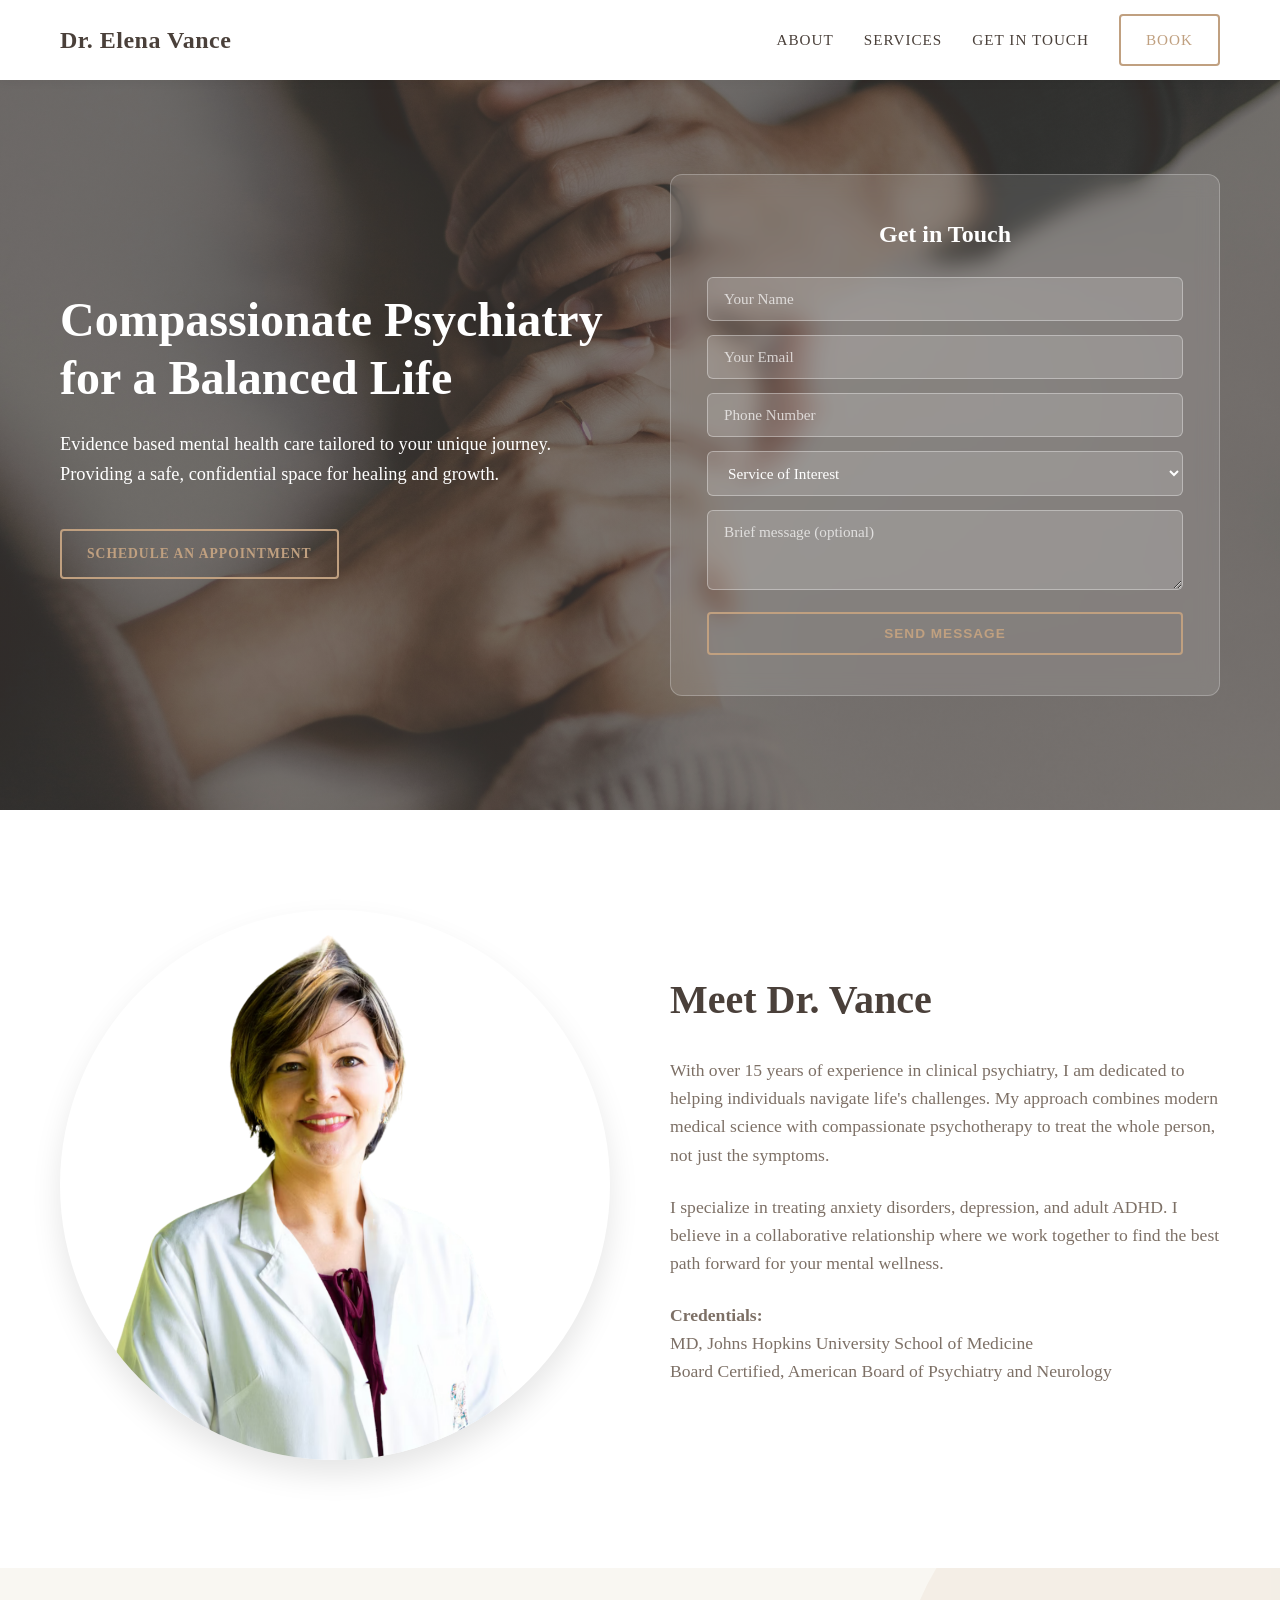
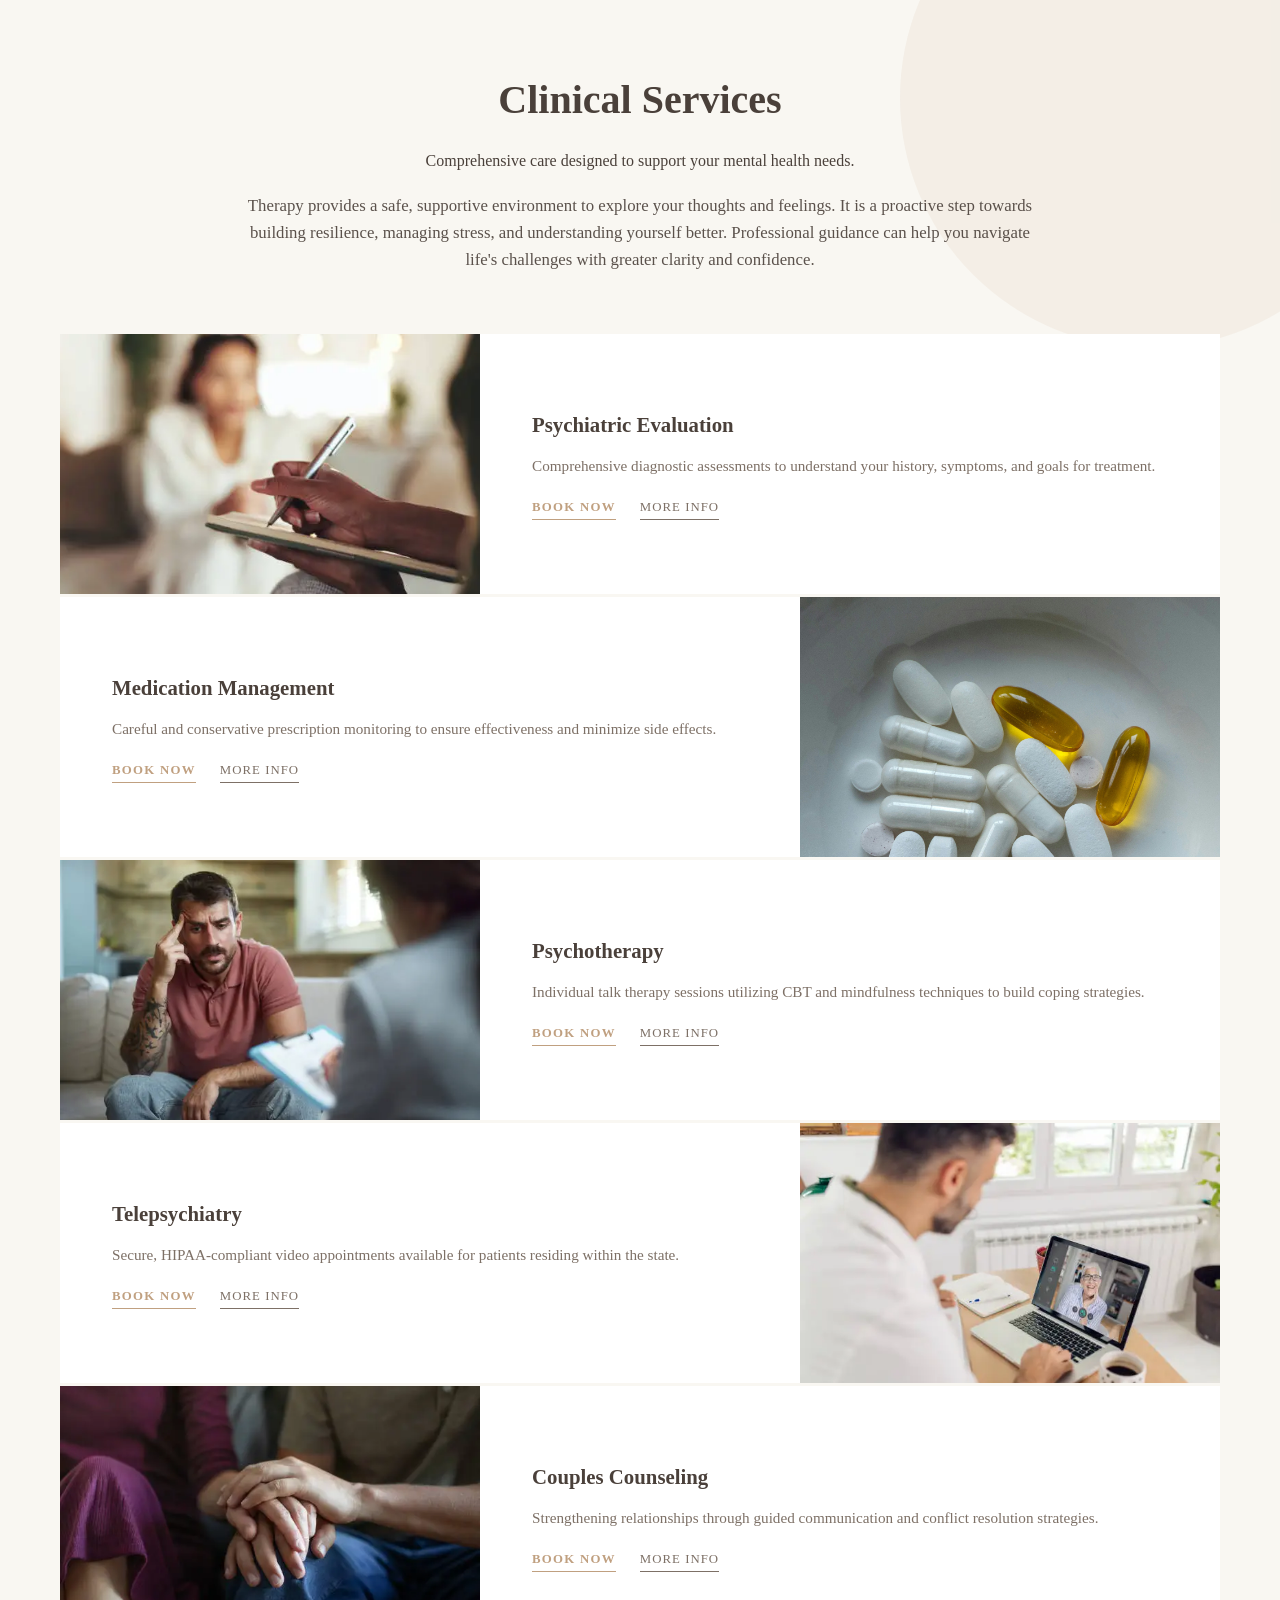
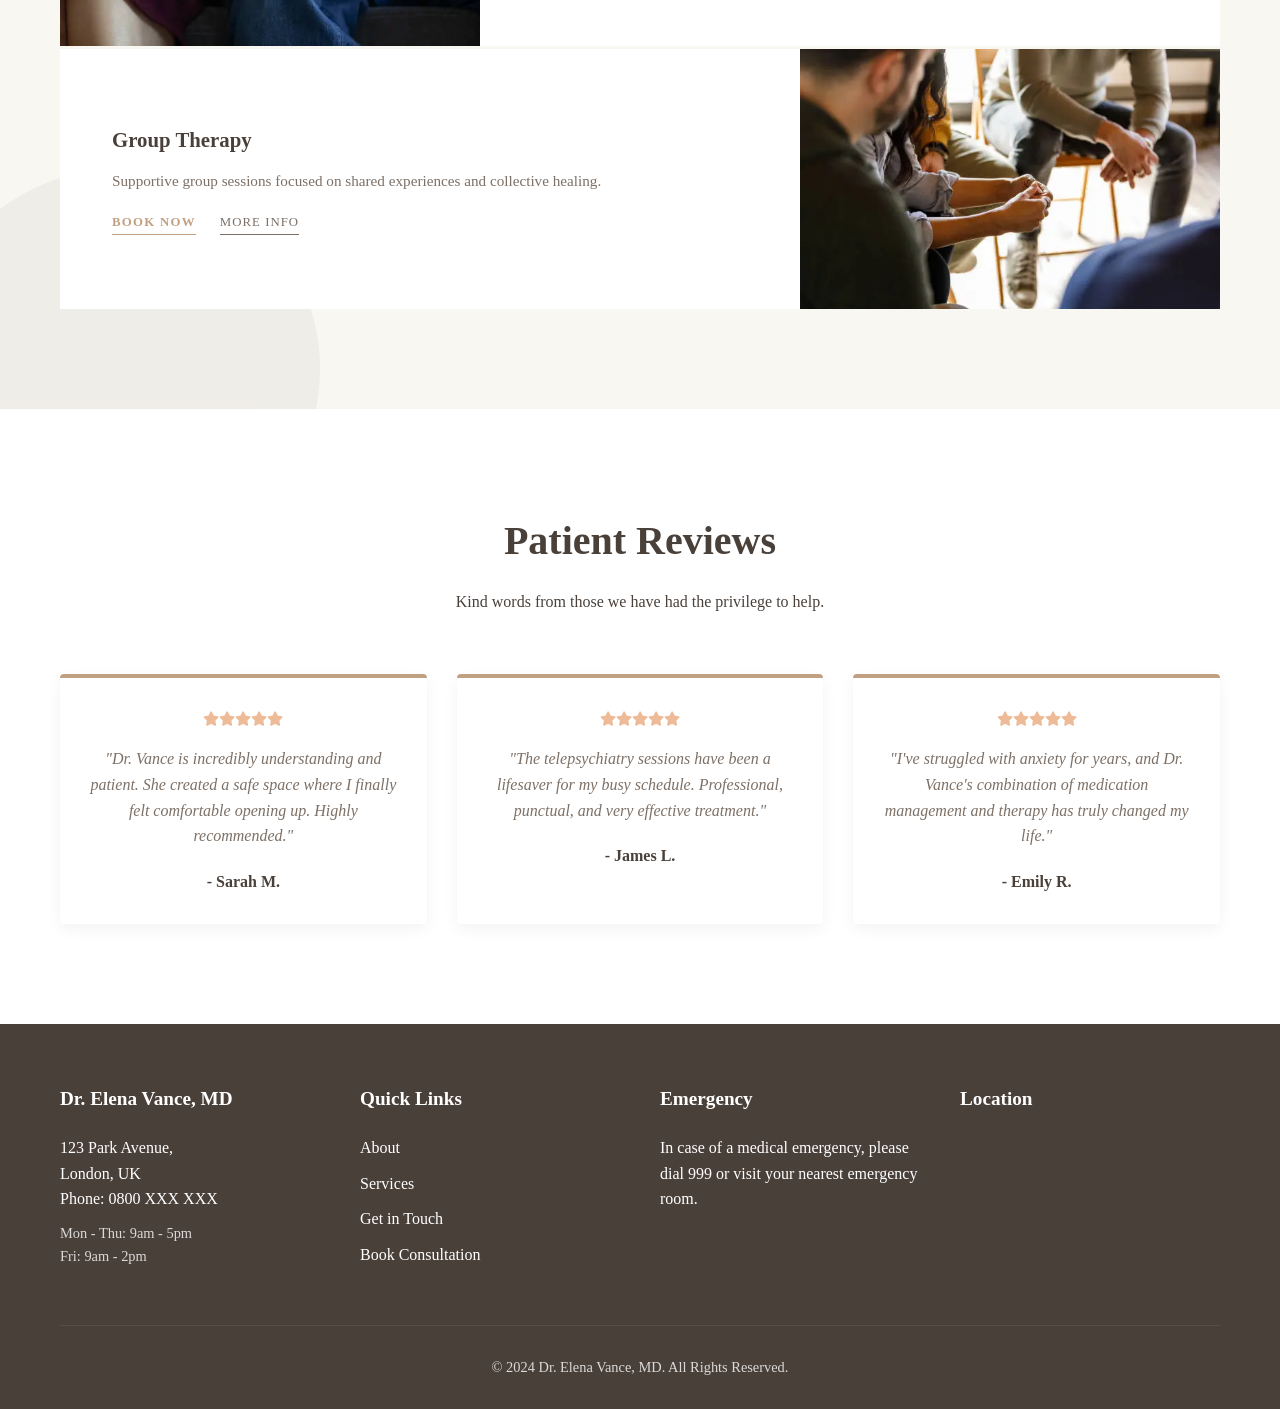
==== commit 52d81596: "updated pages" ====
--- a/index.html
+++ b/index.html
@@ -2,8 +2,10 @@
 <html lang="en">
 <head>
     <meta charset="UTF-8">
+    <link rel="icon" type="image/svg+xml" href="favicon.svg">
     <meta name="viewport" content="width=device-width, initial-scale=1.0">
     <title>Dr. Elena Vance | Psychiatrist & Psychotherapist</title>
+    <link rel="preload" href="images/psychiatrist-hero.jpg" as="image">
     <link rel="stylesheet" href="styles.css">
 </head>
 <body>
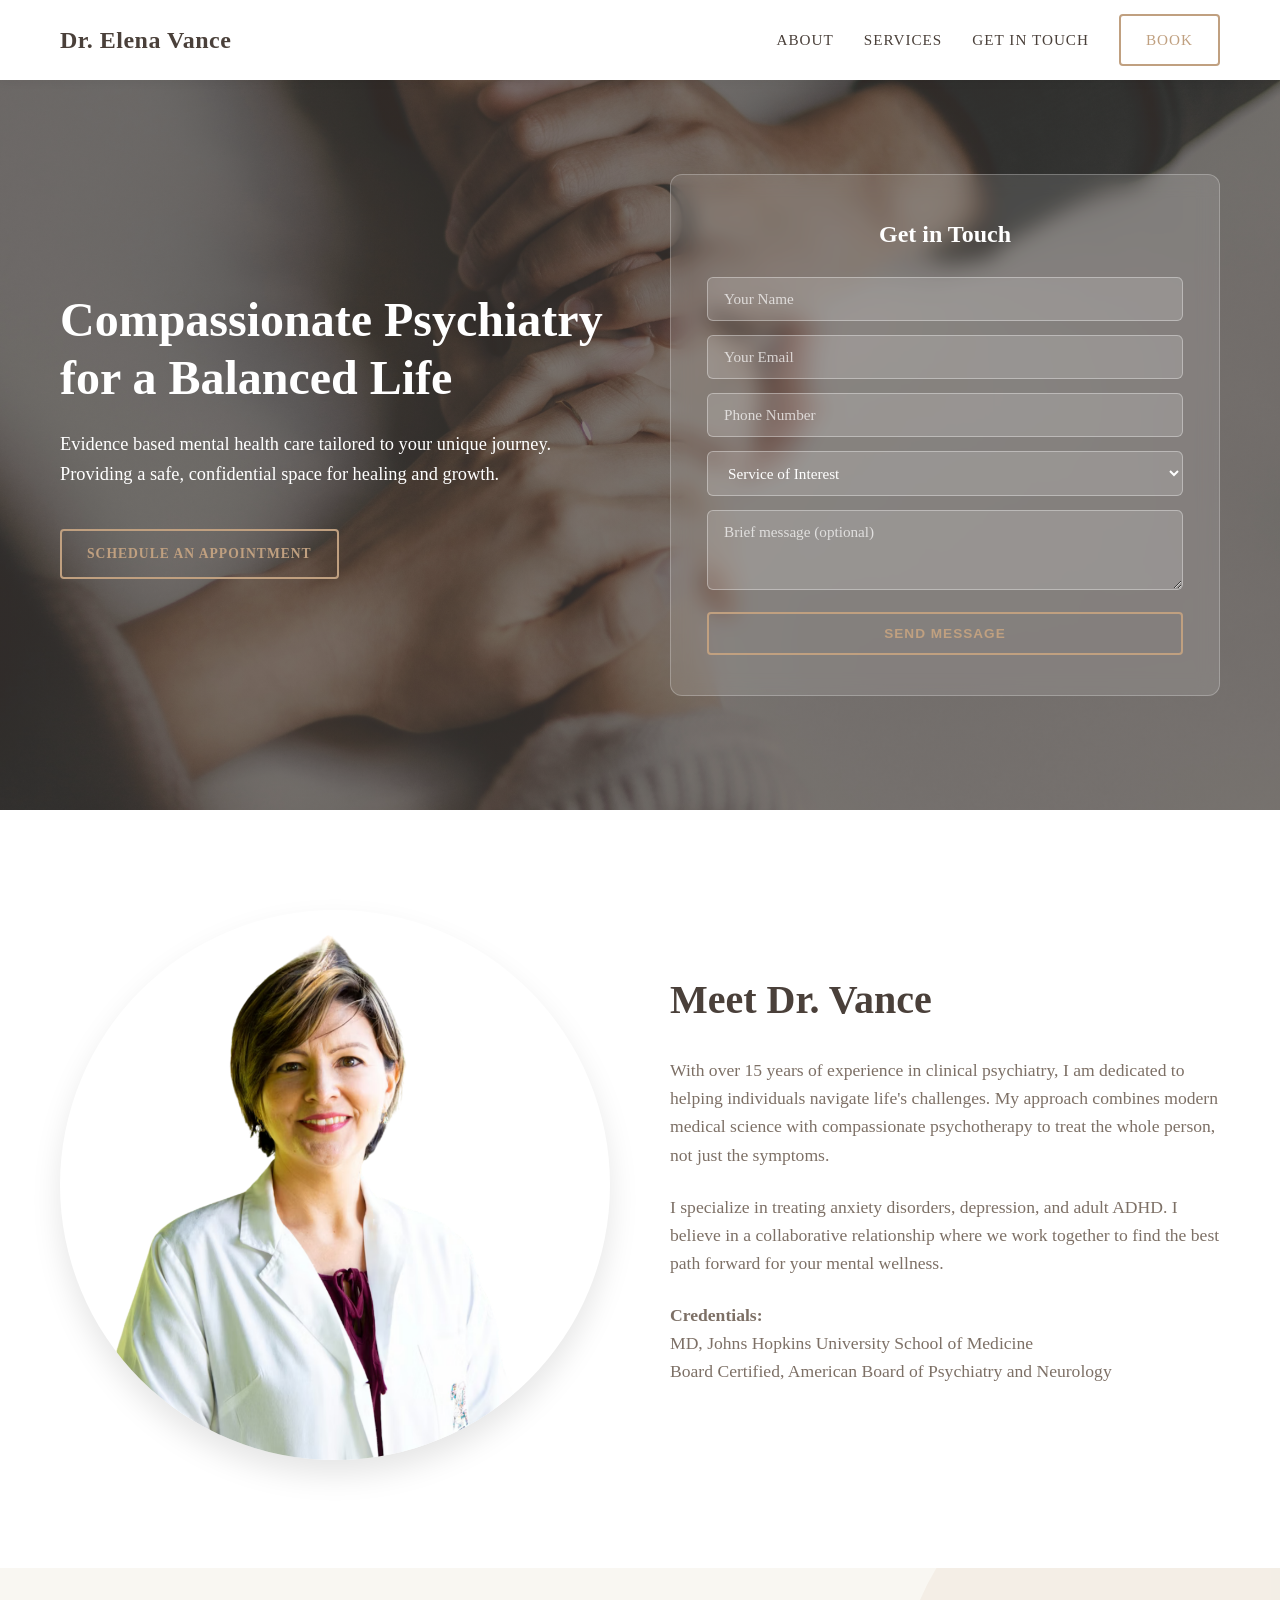
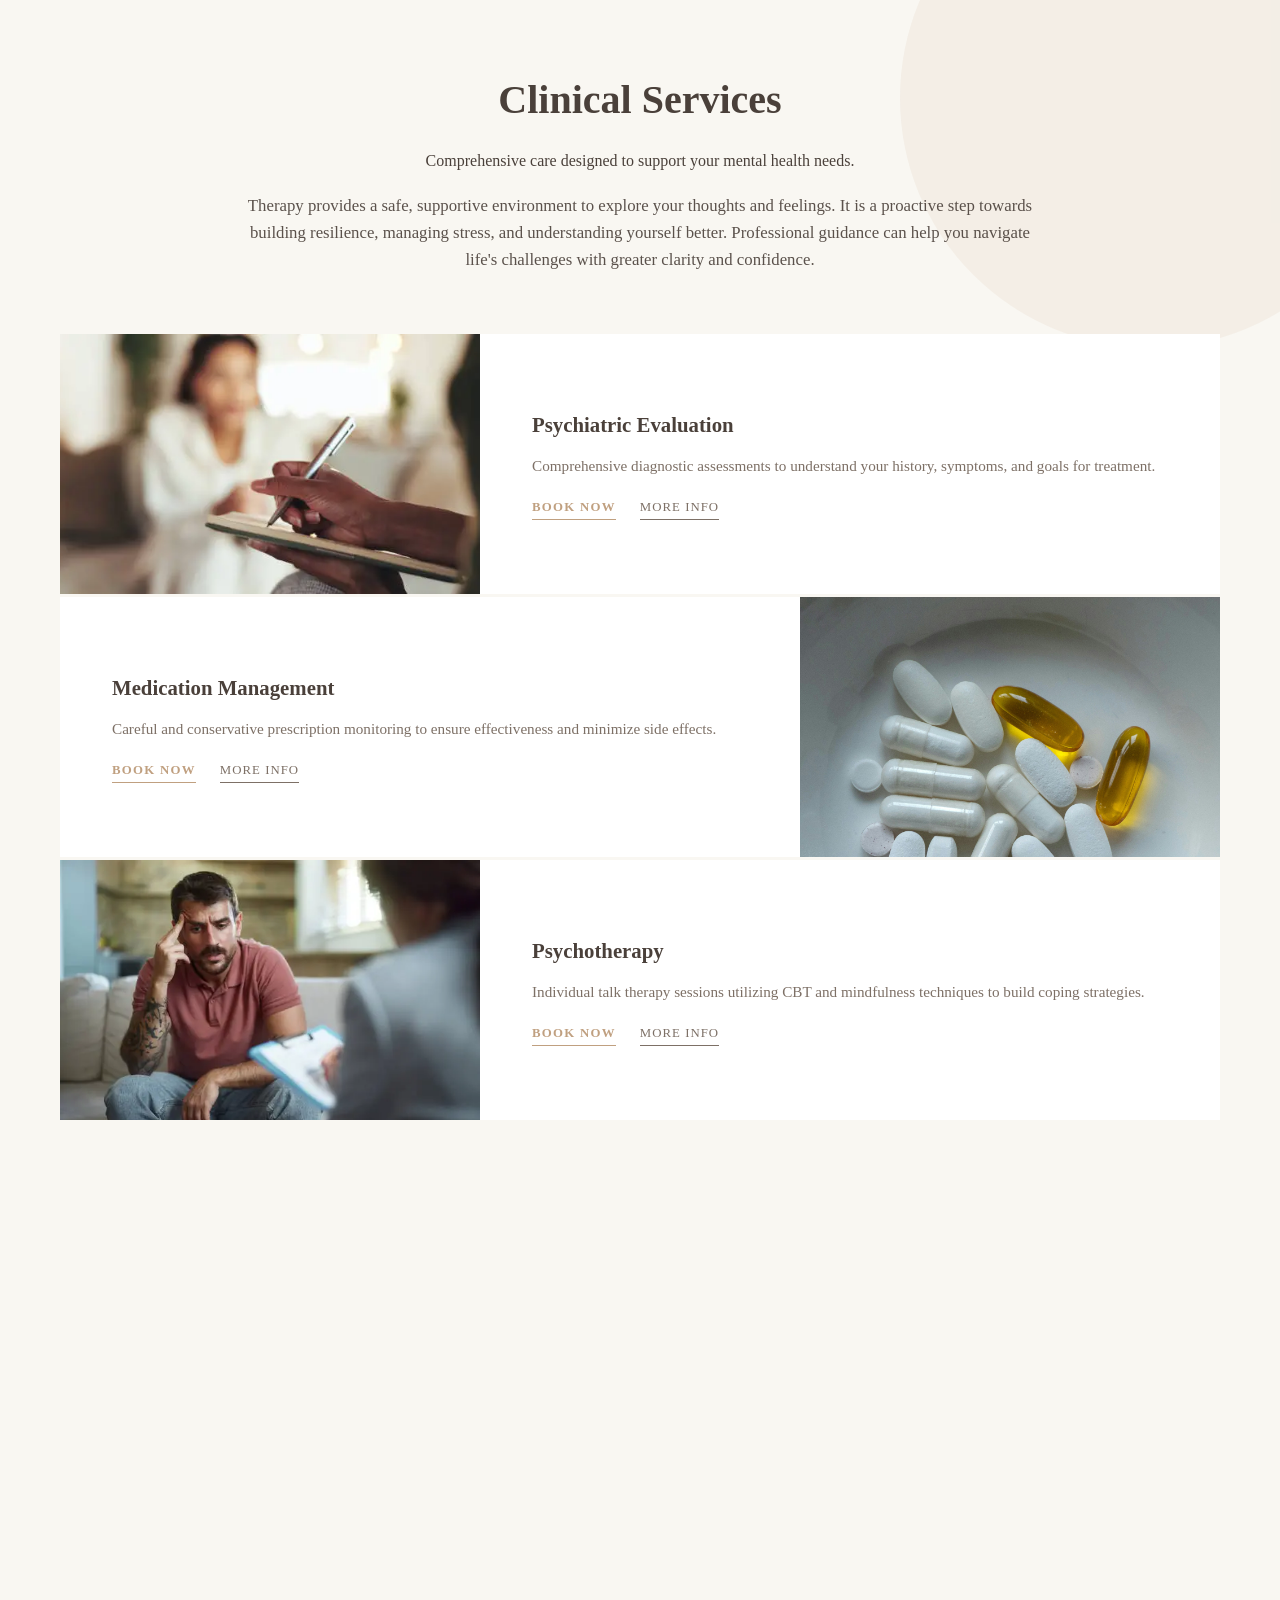
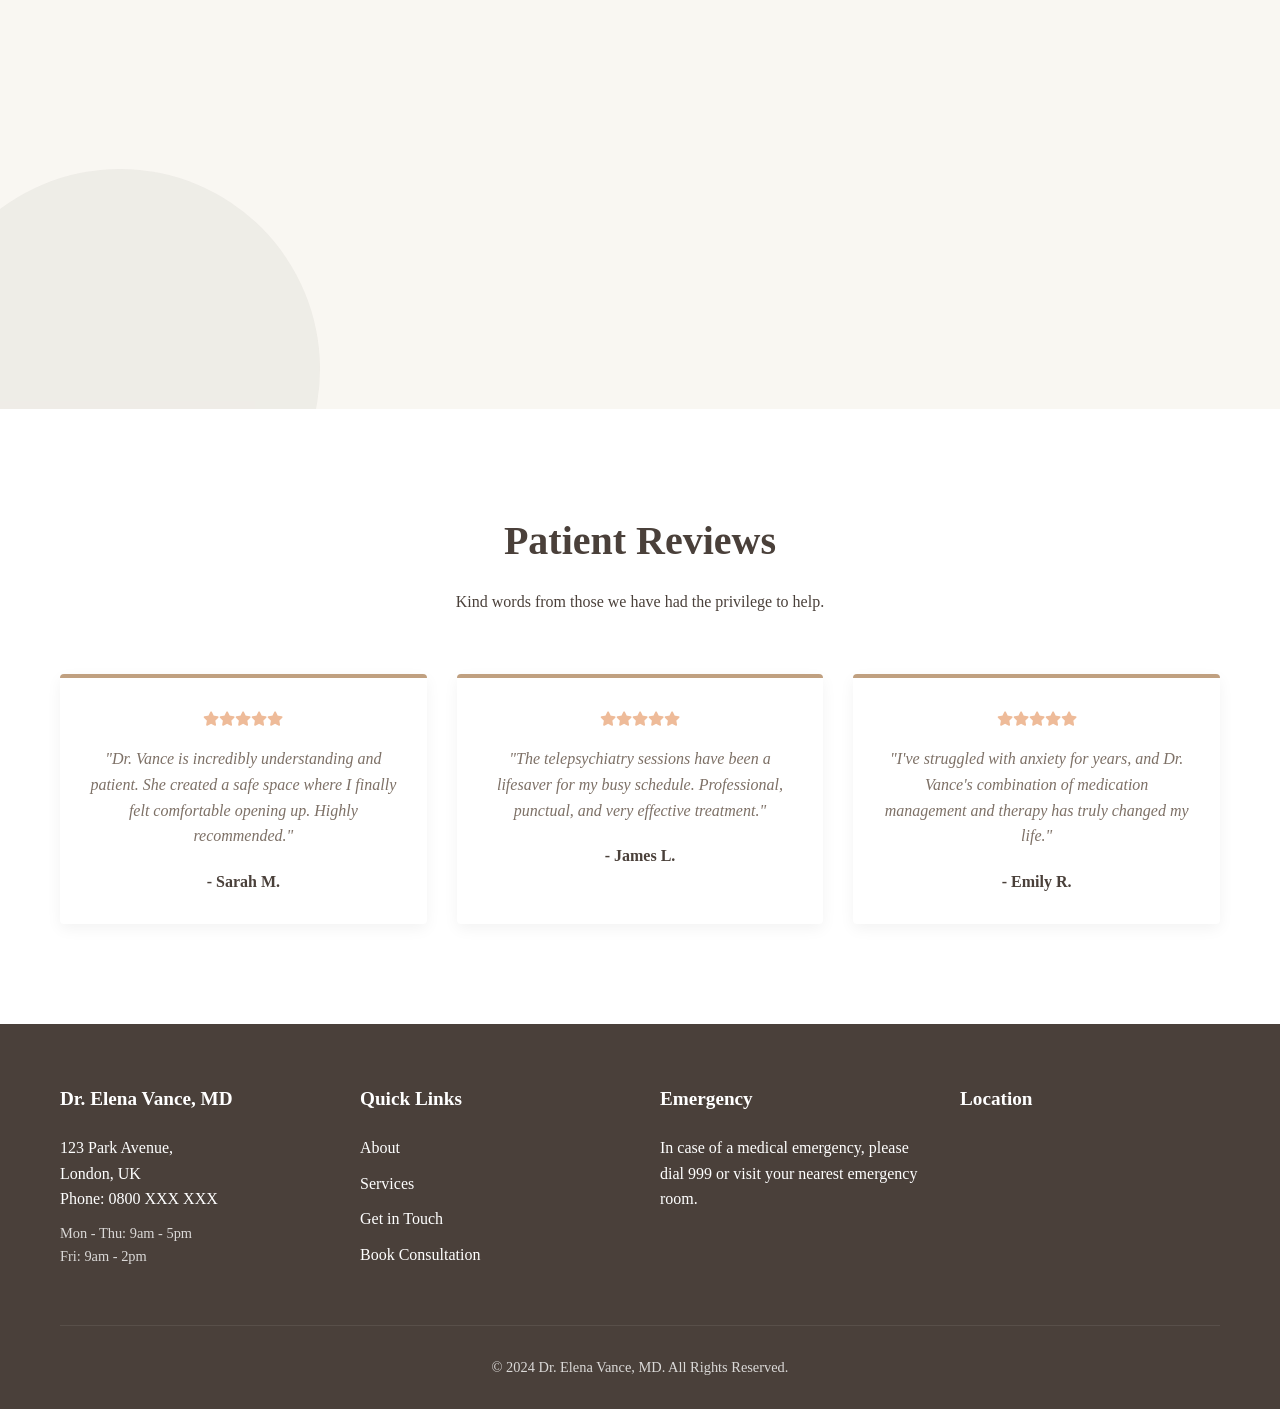
==== commit 1a71f271: "booking links added" ====
--- a/index.html
+++ b/index.html
@@ -100,7 +100,7 @@
                         <h3>Psychiatric Evaluation</h3>
                         <p>Comprehensive diagnostic assessments to understand your history, symptoms, and goals for treatment.</p>
                         <div class="service-card-links">
-                            <a href="contact.html" class="btn-card">Book Now</a>
+                            <a href="book.html" class="btn-card">Book Now</a>
                             <a href="services.html#evaluation" class="btn-card-info">More Info</a>
                         </div>
                     </div>
@@ -111,7 +111,7 @@
                         <h3>Medication Management</h3>
                         <p>Careful and conservative prescription monitoring to ensure effectiveness and minimize side effects.</p>
                         <div class="service-card-links">
-                            <a href="contact.html" class="btn-card">Book Now</a>
+                            <a href="book.html" class="btn-card">Book Now</a>
                             <a href="services.html#medication" class="btn-card-info">More Info</a>
                         </div>
                     </div>
@@ -122,7 +122,7 @@
                         <h3>Psychotherapy</h3>
                         <p>Individual talk therapy sessions utilizing CBT and mindfulness techniques to build coping strategies.</p>
                         <div class="service-card-links">
-                            <a href="contact.html" class="btn-card">Book Now</a>
+                            <a href="book.html" class="btn-card">Book Now</a>
                             <a href="services.html#psychotherapy" class="btn-card-info">More Info</a>
                         </div>
                     </div>
@@ -133,7 +133,7 @@
                         <h3>Telepsychiatry</h3>
                         <p>Secure, HIPAA-compliant video appointments available for patients residing within the state.</p>
                         <div class="service-card-links">
-                            <a href="contact.html" class="btn-card">Book Now</a>
+                            <a href="book.html" class="btn-card">Book Now</a>
                             <a href="services.html#telepsychiatry" class="btn-card-info">More Info</a>
                         </div>
                     </div>
@@ -144,7 +144,7 @@
                         <h3>Couples Counseling</h3>
                         <p>Strengthening relationships through guided communication and conflict resolution strategies.</p>
                         <div class="service-card-links">
-                            <a href="contact.html" class="btn-card">Book Now</a>
+                            <a href="book.html" class="btn-card">Book Now</a>
                             <a href="services.html#couples" class="btn-card-info">More Info</a>
                         </div>
                     </div>
@@ -155,7 +155,7 @@
                         <h3>Group Therapy</h3>
                         <p>Supportive group sessions focused on shared experiences and collective healing.</p>
                         <div class="service-card-links">
-                            <a href="contact.html" class="btn-card">Book Now</a>
+                            <a href="book.html" class="btn-card">Book Now</a>
                             <a href="services.html#group" class="btn-card-info">More Info</a>
                         </div>
                     </div>
--- a/styles.css
+++ b/styles.css
@@ -1007,7 +1007,9 @@
 
 /* Contact Page */
 .contact-header {
-    background: var(--primary-color);
+    background: linear-gradient(rgba(74, 64, 58, 0.75), rgba(74, 64, 58, 0.75)), url('images/psychiatrist-hero.jpg');
+    background-size: cover;
+    background-position: center;
     text-align: center;
     padding: 150px 0 80px 0;
     color: var(--white);
